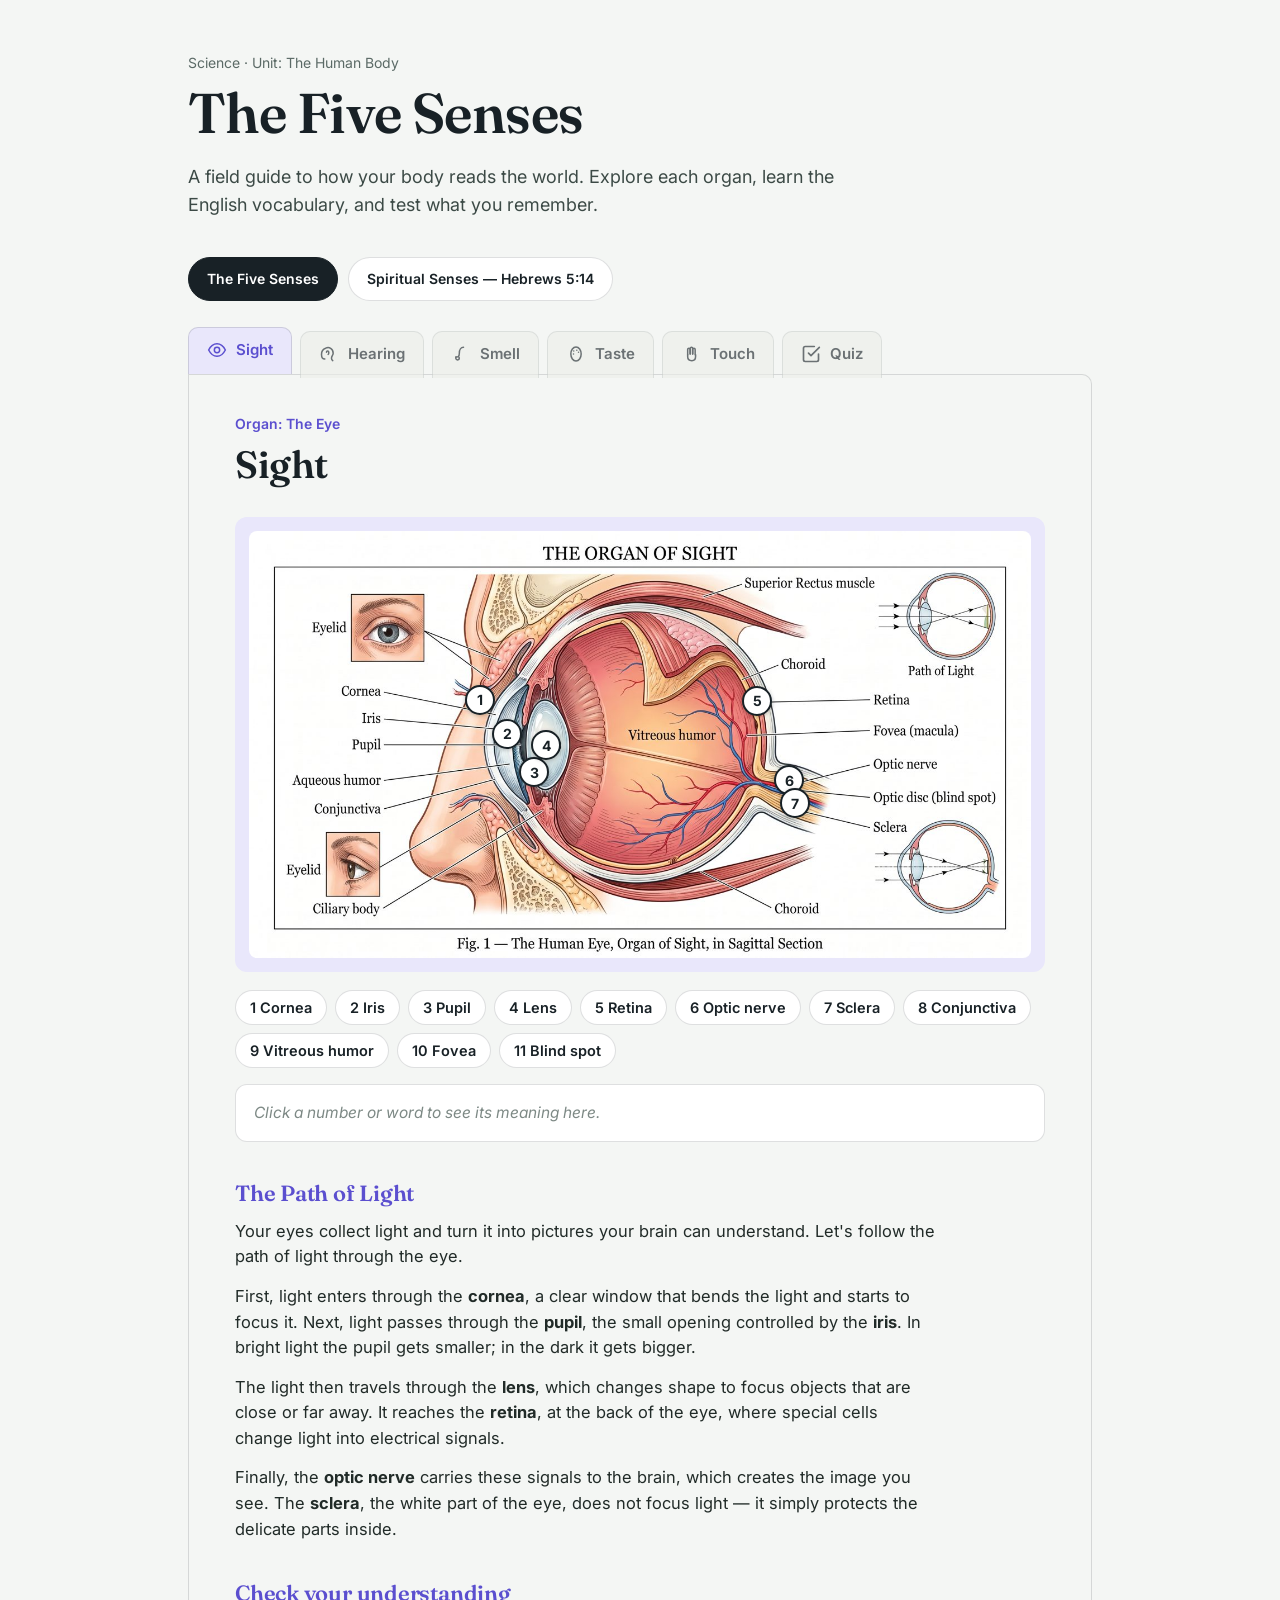
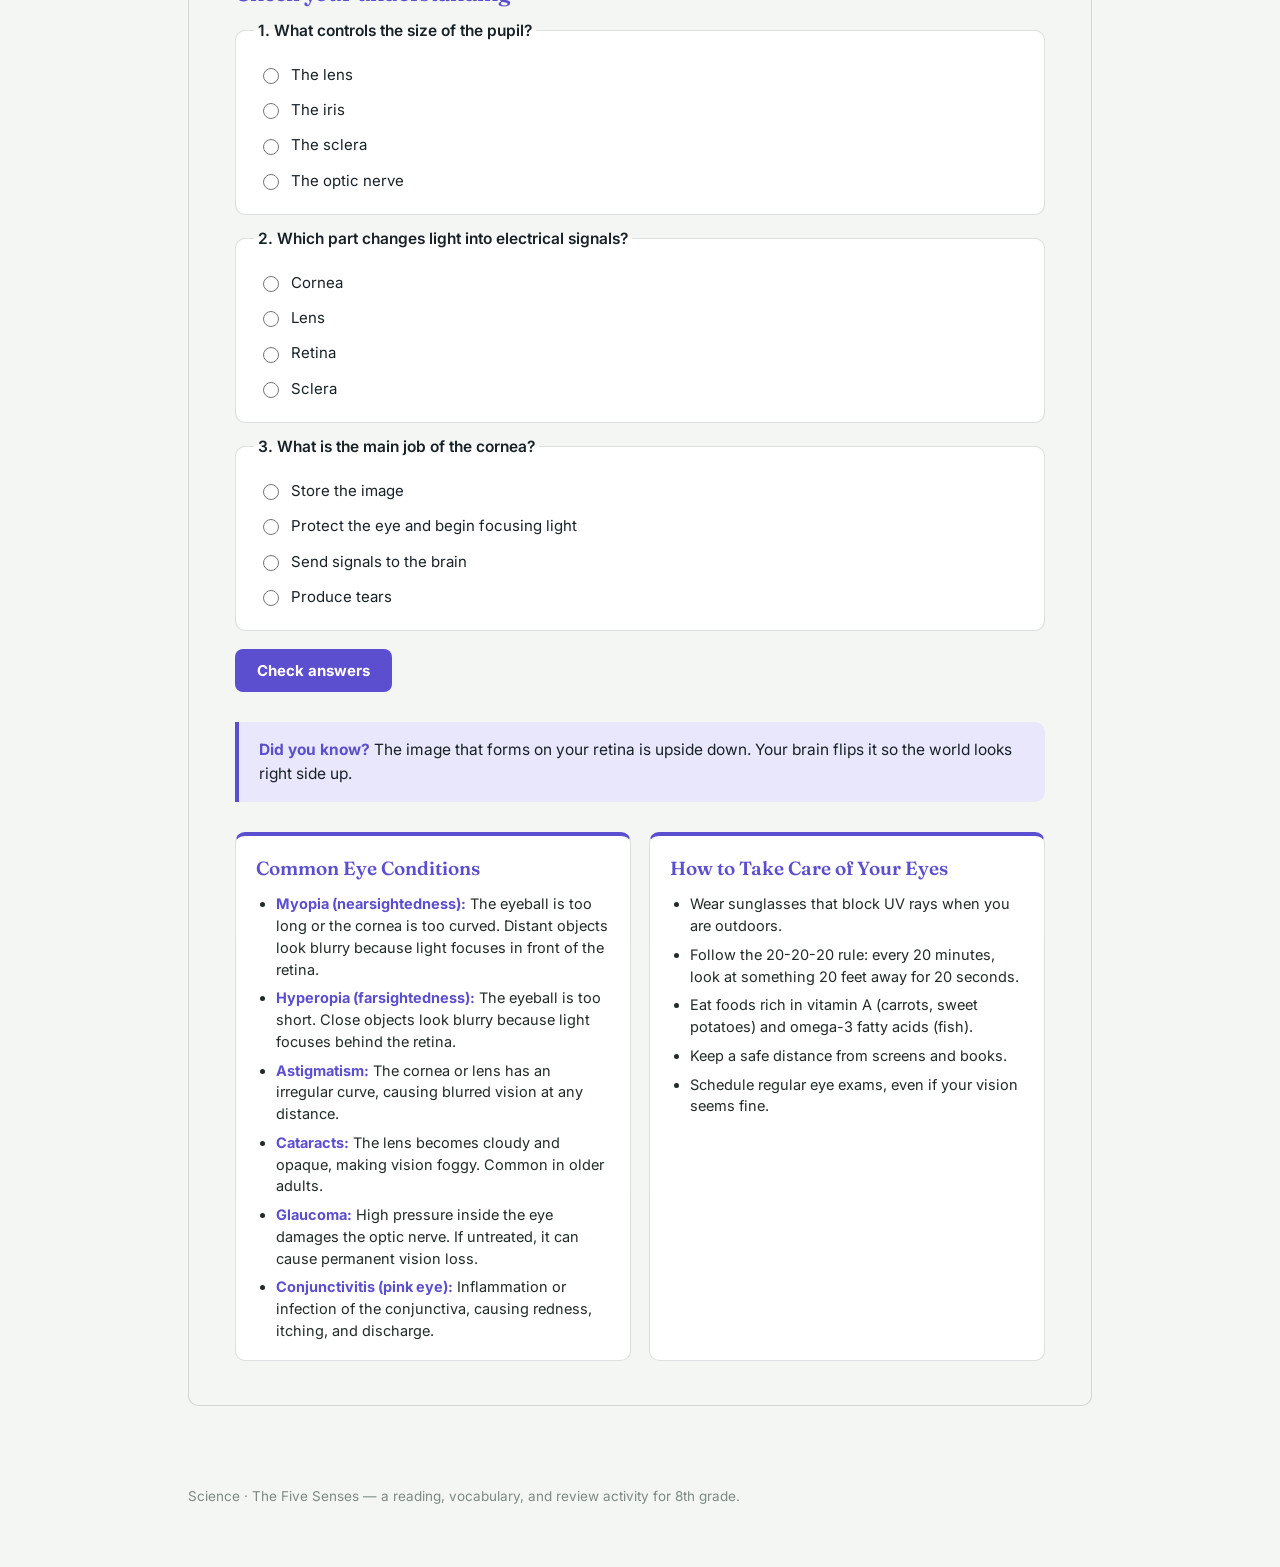
==== index.html @ 7118875b "Redesign part detail card and fix end-of-panel layout - Replace flex-row definition box with a block" ====
<!DOCTYPE html>
<html lang="en">
<head>
<meta charset="UTF-8">
<meta name="viewport" content="width=device-width, initial-scale=1.0">
<title>The Five Senses — A Field Guide</title>
<link rel="preconnect" href="https://fonts.googleapis.com">
<link href="https://fonts.googleapis.com/css2?family=Fraunces:ital,opsz,wght@0,9..144,400;0,9..144,600;0,9..144,700;1,9..144,500&family=Inter:wght@400;500;600;700&display=swap" rel="stylesheet">
<style>
  :root{
    --ink:#182126;
    --paper:#F4F6F4;
    --paper-2:#ECEFEA;
    --line: rgba(24,33,38,0.14);
    --sight:#5B4FCF;
    --sight-tint:#E9E7FB;
    --hearing:#D9822B;
    --hearing-tint:#FBEBD8;
    --smell:#2E9E63;
    --smell-tint:#E2F4E9;
    --taste:#D9436B;
    --taste-tint:#FBE3EA;
    --touch:#1E8F97;
    --touch-tint:#DFF1F2;
  }

  *{box-sizing:border-box;}
  html{scroll-behavior:smooth;}
  body{
    margin:0;
    background:var(--paper);
    color:var(--ink);
    font-family:'Inter', system-ui, sans-serif;
    line-height:1.55;
  }
  h1,h2,h3{
    font-family:'Fraunces', Georgia, serif;
    margin:0 0 0.4em 0;
    font-weight:600;
    letter-spacing:-0.01em;
  }

  .masthead{ max-width:960px; margin:0 auto; padding:52px 28px 20px; }
  .masthead .kicker{ font-size:14px; color:#5b6a66; margin-bottom:10px; }
  .masthead h1{ font-size:clamp(36px,6vw,56px); line-height:1.02; }
  .masthead p.lede{ max-width:60ch; font-size:18px; color:#3c4a46; margin-top:10px; }

  .tabbar{ max-width:960px; margin:26px auto 0; padding:0 28px; display:flex; gap:8px; flex-wrap:wrap; }
  .tab{
    font-family:'Inter',sans-serif; font-size:15px; font-weight:600; color:var(--ink);
    background:var(--paper-2); border:1px solid var(--line); border-bottom:none;
    padding:12px 18px 14px; border-radius:10px 10px 0 0; cursor:pointer;
    display:flex; align-items:center; gap:9px; opacity:0.62; transform:translateY(4px);
    transition:transform .16s ease, opacity .16s ease, background .16s ease;
  }
  .tab svg{width:20px;height:20px;flex:none;}
  .tab:hover{opacity:0.85;}
  .tab[aria-selected="true"]{ opacity:1; transform:translateY(0); background:var(--accent-tint, var(--paper)); border-color:var(--line); }
  .tab[data-target="sight"][aria-selected="true"]{ --accent-tint:var(--sight-tint); color:var(--sight); }
  .tab[data-target="hearing"][aria-selected="true"]{ --accent-tint:var(--hearing-tint); color:var(--hearing); }
  .tab[data-target="smell"][aria-selected="true"]{ --accent-tint:var(--smell-tint); color:var(--smell); }
  .tab[data-target="taste"][aria-selected="true"]{ --accent-tint:var(--taste-tint); color:var(--taste); }
  .tab[data-target="touch"][aria-selected="true"]{ --accent-tint:var(--touch-tint); color:var(--touch); }

  .panels{ max-width:960px; margin:0 auto 80px; padding:0 28px; }
  .panel{
    display:none; border:1px solid var(--line); border-radius:0 10px 10px 10px;
    padding:38px clamp(20px,4vw,46px) 44px; background:var(--paper); animation:fadein .35s ease;
  }
  .panel.active{display:block;}
  @keyframes fadein{ from{opacity:0; transform:translateY(6px);} to{opacity:1; transform:translateY(0);} }

  .panel[data-sense="sight"]{ --accent:var(--sight); --tint:var(--sight-tint); }
  .panel[data-sense="hearing"]{ --accent:var(--hearing); --tint:var(--hearing-tint); }
  .panel[data-sense="smell"]{ --accent:var(--smell); --tint:var(--smell-tint); }
  .panel[data-sense="taste"]{ --accent:var(--taste); --tint:var(--taste-tint); }
  .panel[data-sense="touch"]{ --accent:var(--touch); --tint:var(--touch-tint); }

  .organ-label{ font-size:14px; font-weight:600; color:var(--accent); margin-bottom:2px; }
  .panel h2{ font-size:clamp(28px,4vw,38px); color:var(--ink); }

  .diagram-wrap{ background:var(--tint); border-radius:12px; padding:14px; margin:22px 0 18px; }
  .img-frame{ position:relative; width:100%; border-radius:8px; overflow:hidden; line-height:0; background:#fff; }
  .img-frame img{ width:100%; height:auto; display:block; }

  .marker{
    position:absolute; width:30px; height:30px; margin-left:-15px; margin-top:-15px;
    border-radius:50%; background:#fff; border:2.5px solid var(--ink); cursor:pointer;
    display:flex; align-items:center; justify-content:center; padding:0;
    box-shadow:0 1px 4px rgba(0,0,0,0.25);
    transition:transform .15s ease, background .15s ease, border-color .15s ease;
  }
  .marker-num{ font-family:'Inter',sans-serif; font-weight:700; font-size:14px; color:var(--ink); pointer-events:none; }
  .marker:hover{ transform:scale(1.12); }
  .marker.active{ background:var(--accent); border-color:var(--accent); transform:scale(1.18); }
  .marker.active .marker-num{ color:#fff; }

  .chips{ display:flex; flex-wrap:wrap; gap:8px; margin:10px 0 16px; }
  .chip{
    font-family:'Inter',sans-serif; font-size:14.5px; font-weight:600; padding:8px 14px;
    border-radius:999px; border:1.5px solid var(--line); background:#fff; color:var(--ink);
    cursor:pointer; transition:all .15s ease;
  }
  .chip:hover{ border-color:var(--accent); }
  .chip.active{ background:var(--accent); border-color:var(--accent); color:#fff; }

  /* ---------- Part detail card (definition box) ---------- */
  .definition-box{
    background:#fff; border:1.5px solid var(--line); border-radius:12px;
    font-size:15.5px; overflow:hidden;
  }
  .definition-box .placeholder{ display:block; padding:16px 18px; color:#7d8985; font-style:italic; }
  .definition-box .def-word{ color:var(--accent); font-weight:700; margin-right:6px; }
  .definition-box .es{ color:#7d8985; font-size:14px; margin-left:6px;}

  /* header: number badge + part name + Spanish term + definition */
  .def-header{
    display:flex; flex-wrap:wrap; align-items:center; gap:6px 10px;
    padding:14px 18px; background:var(--tint); border-bottom:1.5px solid var(--line);
  }
  .def-num{
    flex:none; width:30px; height:30px; border-radius:50%;
    background:var(--accent); color:#fff; font-size:14px; font-weight:700;
    display:flex; align-items:center; justify-content:center;
  }
  .def-name{
    font-family:'Fraunces',Georgia,serif; font-size:21px; font-weight:600;
    color:var(--accent); line-height:1.15;
  }
  .def-es{
    font-size:13px; font-weight:600; color:#5b6a66; background:#fff;
    border:1px solid var(--line); border-radius:999px; padding:3px 10px;
  }
  .def-text{ flex-basis:100%; margin:2px 0 0; font-size:15px; line-height:1.5; color:#212b28; }

  /* body: function at full width, then a grid of condition/treatment/care cards */
  .def-section{ padding:16px 18px; }
  .def-func{ background:#fff; border-bottom:1.5px solid var(--line); }
  .def-func p{ font-size:15px; }
  .def-grid{
    display:grid; grid-template-columns:repeat(auto-fit,minmax(230px,1fr));
    gap:14px; padding:16px 18px; background:var(--paper-2);
  }
  .def-grid .def-section{
    background:#fff; border:1.5px solid var(--line); border-top-width:4px;
    border-radius:10px; padding:14px 16px;
  }
  .def-grid .def-dis{ border-top-color:#D9436B; background:#FDF3F6; }
  .def-grid .def-treat{ border-top-color:#5B4FCF; background:#F5F4FD; }
  .def-grid .def-care{ border-top-color:#2E9E63; background:#F1FAF4; }

  .definition-box .def-section h5{
    font-family:'Inter',sans-serif; font-size:13px; font-weight:700; text-transform:uppercase;
    letter-spacing:0.06em; margin:0 0 8px; display:flex; align-items:center; gap:6px;
  }
  .definition-box .def-section h5 .icon{ font-size:15px; }
  .definition-box .def-section ul{ margin:0; padding-left:18px; }
  .definition-box .def-section li{ margin-bottom:6px; font-size:14.5px; line-height:1.45; }
  .definition-box .def-section li:last-child{ margin-bottom:0; }
  .definition-box .def-section li strong{ color:var(--accent); }
  .definition-box .def-section p{ margin:0; font-size:14.5px; line-height:1.5; }
  .def-func h5{ color:var(--accent); }
  .def-dis h5{ color:#D9436B; }
  .def-treat h5{ color:#5B4FCF; }
  .def-care h5{ color:#2E9E63; }
  .def-grid .def-dis li strong{ color:#D9436B; }
  .def-grid .def-treat li strong{ color:#5B4FCF; }

  .reading{ margin-top:34px; }
  .reading h3{ font-size:22px; color:var(--accent); }
  .reading p{ font-size:16.5px; max-width:70ch; color:#212b28; margin:0 0 14px; }

  .quiz{ margin-top:34px; }
  .quiz h3{ font-size:22px; color:var(--accent); }
  .quizq{ border:1px solid var(--line); border-radius:10px; padding:14px 18px 16px; margin:0 0 12px; background:#fff; }
  .quizq legend{ font-weight:600; padding:0 4px; font-size:15.5px; }
  .quizq .opt{ display:flex; align-items:center; gap:9px; padding:6px 4px; font-size:15px; cursor:pointer; border-radius:7px; }
  .quizq .opt:hover{ background:var(--tint); }
  .quizq input{ accent-color:var(--accent); width:16px; height:16px; }
  .quizq.correct{ border-color:#2E9E63; background:#F1FAF4; }
  .quizq.incorrect{ border-color:#D9436B; background:#FDF1F4; }
  .quiz-btn{
    font-family:'Inter',sans-serif; font-weight:700; font-size:15px; color:#fff; background:var(--accent);
    border:none; padding:12px 22px; border-radius:8px; cursor:pointer; margin-top:6px;
  }
  .quiz-btn:hover{ filter:brightness(1.08); }
  .quiz-result{ margin-left:14px; font-weight:600; font-size:15px; }

  .funfact{
    margin-top:30px; background:var(--tint); border-left:4px solid var(--accent);
    border-radius:0 10px 10px 0; padding:16px 20px; font-size:15.5px;
  }
  .funfact strong{ color:var(--accent); }

  /* closing blocks: common conditions + care tips, side by side on wide screens */
  .end-grid{
    display:grid; grid-template-columns:repeat(auto-fit,minmax(280px,1fr));
    gap:18px; margin-top:30px;
  }
  .end-grid .conditions,
  .end-grid .care-tips{
    margin-top:0; background:#fff; border:1.5px solid var(--line);
    border-top:4px solid var(--accent); border-radius:10px; padding:18px 20px;
  }
  .end-grid h4{
    font-family:'Fraunces',Georgia,serif; font-size:19px; font-weight:600;
    color:var(--accent); margin:0 0 10px;
  }
  .end-grid ul{ margin:0; padding-left:20px; }
  .end-grid li{ font-size:14.5px; line-height:1.5; margin-bottom:7px; color:#212b28; }
  .end-grid li:last-child{ margin-bottom:0; }
  .end-grid li strong{ color:var(--accent); }

  .page-nav{ max-width:960px; margin:0 auto; padding:0 28px; display:flex; gap:10px; flex-wrap:wrap; }
  .page-nav a{
    font-family:'Inter',sans-serif; font-size:14px; font-weight:600; text-decoration:none;
    padding:10px 18px; border-radius:999px; border:1.5px solid var(--line); background:#fff; color:var(--ink);
    transition:all .15s ease;
  }
  .page-nav a:hover{ border-color:var(--gold); color:var(--gold); }
  .page-nav a.active{ background:var(--ink); color:#fff; border-color:var(--ink); }

  footer{ max-width:960px; margin:0 auto 60px; padding:0 28px; color:#7d8985; font-size:13.5px; }

  @media (max-width:600px){
    .panel{ padding:28px 18px 34px; }
    .tab{ padding:10px 13px 12px; font-size:14px; }
    .tab span.tab-text{ display:none; }
    .marker{ width:24px; height:24px; margin-left:-12px; margin-top:-12px; }
    .marker-num{ font-size:12px; }
    .def-grid{ grid-template-columns:1fr; padding:14px; gap:12px; }
    .def-header{ padding:12px 14px; }
    .def-name{ font-size:19px; }
    .def-section{ padding:14px; }
  }
</style>
</head>
<body>

<div class="masthead">
  <div class="kicker">Science · Unit: The Human Body</div>
  <h1>The Five Senses</h1>
  <p class="lede">A field guide to how your body reads the world. Explore each organ, learn the English vocabulary, and test what you remember.</p>
</div>

<div class="page-nav">
  <a href="index.html" class="active">The Five Senses</a>
  <a href="biblical_senses.html">Spiritual Senses — Hebrews 5:14</a>
</div>

<div class="tabbar" role="tablist">
  <button class="tab" data-target="sight" role="tab" aria-selected="true">
    <svg viewBox="0 0 24 24" fill="none"><path d="M2 12C4.5 7 8 4.5 12 4.5S19.5 7 22 12C19.5 17 16 19.5 12 19.5S4.5 17 2 12Z" stroke="currentColor" stroke-width="1.8"/><circle cx="12" cy="12" r="3.2" stroke="currentColor" stroke-width="1.8"/></svg>
    <span class="tab-text">Sight</span>
  </button>
  <button class="tab" data-target="hearing" role="tab" aria-selected="false">
    <svg viewBox="0 0 24 24" fill="none"><path d="M8 5C4.5 6 3 9.5 3 12.5C3 16 5 18 7 18M8 5C12 3 17 5.5 17 11C17 13.5 15 14.5 15 17C15 19 16.5 20 16.5 20" stroke="currentColor" stroke-width="1.8" stroke-linecap="round"/><path d="M9 10C9 8.5 10 8 11 8.5C12 9 12 12 11 12.5" stroke="currentColor" stroke-width="1.8" stroke-linecap="round"/></svg>
    <span class="tab-text">Hearing</span>
  </button>
  <button class="tab" data-target="smell" role="tab" aria-selected="false">
    <svg viewBox="0 0 24 24" fill="none"><path d="M15 4C12 4 10 7 10 11C10 15 8 16 6 15.5" stroke="currentColor" stroke-width="1.8" stroke-linecap="round"/><path d="M6 15.5C5 17.5 6.5 19.5 8.5 19C10 18.6 10.3 17 9.5 16" stroke="currentColor" stroke-width="1.8" stroke-linecap="round"/></svg>
    <span class="tab-text">Smell</span>
  </button>
  <button class="tab" data-target="taste" role="tab" aria-selected="false">
    <svg viewBox="0 0 24 24" fill="none"><ellipse cx="12" cy="12" rx="6.2" ry="8.5" stroke="currentColor" stroke-width="1.8"/><circle cx="9.3" cy="8.5" r="0.9" fill="currentColor"/><circle cx="13" cy="7.6" r="0.9" fill="currentColor"/><circle cx="15" cy="10" r="0.9" fill="currentColor"/><circle cx="9" cy="12" r="0.9" fill="currentColor"/></svg>
    <span class="tab-text">Taste</span>
  </button>
  <button class="tab" data-target="touch" role="tab" aria-selected="false">
    <svg viewBox="0 0 24 24" fill="none"><path d="M8 13V6.5C8 5.7 8.7 5 9.5 5C10.3 5 11 5.7 11 6.5V12" stroke="currentColor" stroke-width="1.8" stroke-linecap="round"/><path d="M11 12V5.5C11 4.7 11.7 4 12.5 4C13.3 4 14 4.7 14 5.5V12" stroke="currentColor" stroke-width="1.8" stroke-linecap="round"/><path d="M14 12V6.5C14 5.7 14.7 5 15.5 5C16.3 5 17 5.7 17 6.5V13" stroke="currentColor" stroke-width="1.8" stroke-linecap="round"/><path d="M8 13V15C8 18 10 20 13 20C16 20 17.5 18 17.5 15V13" stroke="currentColor" stroke-width="1.8" stroke-linecap="round"/></svg>
    <span class="tab-text">Touch</span>
  </button>
  <button class="tab" data-target="quiz" role="tab" aria-selected="false">
    <svg viewBox="0 0 24 24" fill="none"><path d="M9 11l3 3L22 4" stroke="currentColor" stroke-width="2" stroke-linecap="round" stroke-linejoin="round"/><path d="M21 12v7a2 2 0 01-2 2H5a2 2 0 01-2-2V5a2 2 0 012-2h11" stroke="currentColor" stroke-width="2" stroke-linecap="round" stroke-linejoin="round"/></svg>
    <span class="tab-text">Quiz</span>
  </button>
</div>

<div class="panels">

  <section class="panel active" data-sense="sight" id="panel-sight">
    <div class="organ-label">Organ: The Eye</div>
    <h2>Sight</h2>

    <div class="diagram-wrap">
      <div class="img-frame">
        <img src="[data-uri]" alt="Diagram of The Eye">
        <button class="marker" style="left:29.5%; top:39.5%;" data-part="sight-cornea" aria-label="Cornea"><span class="marker-num">1</span></button><button class="marker" style="left:33.0%; top:47.5%;" data-part="sight-iris" aria-label="Iris"><span class="marker-num">2</span></button><button class="marker" style="left:36.5%; top:56.5%;" data-part="sight-pupil" aria-label="Pupil"><span class="marker-num">3</span></button><button class="marker" style="left:38.0%; top:50.1%;" data-part="sight-lens" aria-label="Lens"><span class="marker-num">4</span></button><button class="marker" style="left:65.0%; top:39.7%;" data-part="sight-retina" aria-label="Retina"><span class="marker-num">5</span></button><button class="marker" style="left:69.1%; top:58.3%;" data-part="sight-optic" aria-label="Optic nerve"><span class="marker-num">6</span></button><button class="marker" style="left:69.8%; top:63.8%;" data-part="sight-sclera" aria-label="Sclera"><span class="marker-num">7</span></button>
      </div>
    </div>

    <div class="chips">
      <button class="chip" data-part="sight-cornea" data-def="<span class='def-word'>1 · Cornea</span> The clear, curved layer at the front of the eye. It protects the eye and helps focus light.<span class='es'>· córnea</span>" data-function="Refracts 65% of incoming light to begin focusing images onto the retina. Also acts as a protective barrier against dust, germs, and UV radiation." data-diseases="<li><strong>Keratoconus:</strong> The cornea thins and bulges into a cone shape, causing blurred and distorted vision. Common in teenagers and young adults.</li><li><strong>Corneal ulcer:</strong> An open sore on the cornea caused by infection (bacterial, fungal, or viral). Causes severe pain, redness, and light sensitivity.</li><li><strong>Fuchs' dystrophy:</strong> Gradual loss of endothelial cells on the inner cornea, causing swelling and cloudy vision. Usually inherited.</li>" data-treatments="<li><strong>Cross-linking (CXL):</strong> Uses UV light and vitamin B2 to strengthen corneal tissue and stop keratoconus from worsening.</li><li><strong>Amniotic membrane transplant (AMT):</strong> A thin membrane placed over the cornea to promote healing of ulcers.</li><li><strong>Corneal transplant:</strong> Replacing the damaged cornea with donor tissue. Success rates exceed 90%.</li>" data-care="<li>Wear UV-blocking sunglasses outdoors.</li><li>Avoid rubbing your eyes, especially if you have keratoconus.</li><li>Never wear contact lenses longer than recommended.</li><li>Use artificial tears if your eyes feel dry.</li>">1 Cornea</button><button class="chip" data-part="sight-iris" data-def="<span class='def-word'>2 · Iris</span> The colored part of the eye. It controls how much light enters through the pupil.<span class='es'>· iris</span>" data-function="Controls pupil size through two muscle groups: the dilator (opens pupil in dark) and sphincter (closes pupil in bright light). Its pigment determines eye color." data-diseases="<li><strong>Iritis:</strong> Inflammation of the iris causing eye pain, redness, and light sensitivity. Can be autoimmune or infectious.</li><li><strong>Aniridia:</strong> Complete or partial absence of the iris from birth. Causes light sensitivity and vision problems.</li><li><strong>Angle-closure glaucoma:</strong> The iris blocks drainage angle, causing sudden eye pressure increase. Emergency condition.</li>" data-treatments="<li><strong>Iritis:</strong> Treated with steroid eye drops to reduce inflammation and pupil-dilating drops to prevent scarring.</li><li><strong>Aniridia:</strong> Managed with tinted contact lenses or iris implants for cosmetic and light protection.</li><li><strong>Angle-closure:</strong> Emergency laser treatment (iridotomy) to create a small hole in the iris for fluid drainage.</li>" data-care="<li>Wear sunglasses if you are sensitive to bright light.</li><li>Report sudden eye pain or vision changes immediately.</li><li>Get regular eye exams to check eye pressure.</li>">2 Iris</button><button class="chip" data-part="sight-pupil" data-def="<span class='def-word'>3 · Pupil</span> The small black opening in the center of the iris. Light passes through it.<span class='es'>· pupila</span>" data-function="The black opening in the center of the iris. Dilates (gets bigger) in darkness to let in more light, constricts (gets smaller) in bright light to protect the retina." data-diseases="<li><strong>Abnormal pupil response:</strong> Can indicate neurological problems like optic nerve damage or brain injury.</li><li><strong>Adie's pupil:</strong> One pupil is permanently dilated and reacts slowly to light. Usually benign but requires evaluation.</li><li><strong>Horner's syndrome:</strong> A small pupil on one side accompanied by drooping eyelid and reduced sweating. Indicates nerve damage.</li>" data-treatments="<li><strong>Abnormal response:</strong> Treatment depends on the underlying cause -- may require neurological evaluation.</li><li><strong>Adie's pupil:</strong> Managed with special glasses (pinhole lenses) to reduce light sensitivity.</li><li><strong>Horner's syndrome:</strong> MRI or CT scans to find the cause; treatment targets the underlying condition.</li>" data-care="<li>Protect your eyes from bright light with sunglasses.</li><li>Any sudden change in pupil size or symmetry requires immediate medical attention.</li><li>During eye exams, pupils are dilated with drops to examine the retina.</li>">3 Pupil</button><button class="chip" data-part="sight-lens" data-def="<span class='def-word'>4 · Lens</span> A clear, flexible part behind the pupil. It focuses light onto the retina.<span class='es'>· cristalino</span>" data-function="A clear, flexible structure behind the iris that changes shape (accommodation) to focus light on the retina. Allows you to see both near and far objects clearly." data-diseases="<li><strong>Cataracts:</strong> The lens becomes cloudy and opaque, making vision foggy. The leading cause of blindness worldwide, mostly age-related.</li><li><strong>Presbyopia:</strong> Age-related loss of lens flexibility, making it hard to focus on close objects. Affects everyone over 40.</li><li><strong>Lens dislocation:</strong> The lens shifts out of position due to trauma or genetic conditions like Marfan syndrome.</li>" data-treatments="<li><strong>Cataracts:</strong> Phacoemulsification -- ultrasonic breakdown of the cloudy lens, replaced with an artificial intraocular lens (IOL). Recovery takes 1-2 weeks.</li><li><strong>Presbyopia:</strong> Corrected with reading glasses, bifocals, multifocal contact lenses, or refractive surgery.</li><li><strong>Lens dislocation:</strong> Surgical repositioning or removal of the displaced lens.</li>" data-care="<li>Wear sunglasses to slow UV-related lens yellowing.</li><li>Eat foods rich in vitamin C and antioxidants (citrus, berries, spinach).</li><li>Control blood sugar -- diabetes accelerates cataract formation.</li><li>Schedule regular eye exams after age 40.</li>">4 Lens</button><button class="chip" data-part="sight-retina" data-def="<span class='def-word'>5 · Retina</span> The layer at the back of the eye. It changes light into signals for the brain.<span class='es'>· retina</span>" data-function="The light-sensitive layer at the back of the eye containing rods (night vision, peripheral) and cones (color, detail). Converts light into electrical signals for the brain." data-diseases="<li><strong>Retinal detachment:</strong> The retina pulls away from its blood supply. Causes floaters, flashes, and vision loss. Surgical emergency.</li><li><strong>Diabetic retinopathy:</strong> Damaged blood vessels in the retina from uncontrolled diabetes. Leading cause of blindness in working-age adults.</li><li><strong>Macular degeneration:</strong> Deterioration of the central retina (macula). Causes loss of central vision. Leading cause of vision loss over 50.</li>" data-treatments="<li><strong>Retinal detachment:</strong> Pneumatic retinopexy (gas bubble injection), scleral buckle (silicone band), or vitrectomy surgery.</li><li><strong>Diabetic retinopathy:</strong> Anti-VEGF injections, laser photocoagulation, or vitrectomy in advanced cases.</li><li><strong>Macular degeneration:</strong> Anti-VEGF injections (monthly or as needed), AREDS2 vitamin supplements, and lifestyle changes.</li>" data-care="<li>Control diabetes and blood pressure to prevent diabetic retinopathy.</li><li>Wear UV-protective sunglasses.</li><li>Eat leafy greens and fish rich in omega-3 fatty acids.</li><li>Get a dilated eye exam every 1-2 years after age 50.</li><li>Seek immediate care for sudden floaters, flashes, or vision loss.</li>">5 Retina</button><button class="chip" data-part="sight-optic" data-def="<span class='def-word'>6 · Optic nerve</span> The nerve that carries visual signals from the retina to the brain.<span class='es'>· nervio óptico</span>" data-function="A bundle of over 1 million nerve fibers that carries electrical signals from the retina to the brain's visual cortex. The point where it exits the eye creates the blind spot." data-diseases="<li><strong>Optic neuritis:</strong> Inflammation of the optic nerve, often from multiple sclerosis. Causes painful vision loss that usually recovers.</li><li><strong>Glaucoma:</strong> High eye pressure damages optic nerve fibers, causing peripheral vision loss. Often painless until advanced.</li><li><strong>Optic nerve hypoplasia:</strong> Underdeveloped optic nerve from birth. Causes reduced vision that cannot be corrected.</li>" data-treatments="<li><strong>Optic neuritis:</strong> High-dose IV corticosteroids to speed recovery. Most patients recover vision within 2-3 months.</li><li><strong>Glaucoma:</strong> Prostaglandin eye drops to lower pressure, laser trabeculoplasty, or filtering surgery.</li><li><strong>Optic nerve hypoplasia:</strong> Vision therapy and educational support; no surgical cure exists.</li>" data-care="<li>Get regular eye pressure checks, especially if you have a family history of glaucoma.</li><li>Report any sudden loss of vision or pain with eye movement.</li><li>Maintain healthy blood pressure and avoid smoking.</li>">6 Optic nerve</button><button class="chip" data-part="sight-sclera" data-def="<span class='def-word'>7 · Sclera</span> The white, tough outer layer of the eye. It protects the eyeball.<span class='es'>· esclerótica</span>" data-function="The tough, white outer coat of the eye. Provides structural support and protection. Six extraocular muscles attach to it to control eye movement." data-diseases="<li><strong>Scleritis:</strong> Deep inflammation of the sclera causing severe eye pain and redness. Often linked to autoimmune diseases like rheumatoid arthritis.</li><li><strong>Episcleritis:</strong> Milder inflammation of tissue over the sclera. Causes redness but usually no pain or vision change.</li><li><strong>Scleral thinning:</strong> Age-related or disease-related thinning that can expose the blue uvea underneath (blue sclera).</li>" data-treatments="<li><strong>Scleritis:</strong> Oral NSAIDs or immunosuppressive drugs for severe cases. Steroid eye drops may help.</li><li><strong>Episcleritis:</strong> Usually resolves on its own. Artificial tears and mild anti-inflammatory drops for comfort.</li><li><strong>Scleral thinning:</strong> Monitored by an ophthalmologist. Scleral patch grafts may be needed in extreme cases.</li>" data-care="<li>Report any persistent redness or eye pain to your doctor.</li><li>Manage underlying autoimmune conditions with your rheumatologist.</li><li>Avoid trauma -- wear protective eyewear during sports.</li>">7 Sclera</button><button class="chip" data-part="sight-conjunctiva" data-def="<span class='def-word'>8 · Conjunctiva</span> A thin, transparent membrane covering the white of the eye and inner eyelids.<span class='es'>· conjuntiva</span>" data-function="A thin, transparent membrane covering the white of the eye and inner eyelids. Produces tears and mucus to lubricate the eye and trap dust and germs." data-diseases="<li><strong>Viral conjunctivitis (pink eye):</strong> Highly contagious infection causing red, watery eyes with discharge. Usually resolves in 7-14 days.</li><li><strong>Allergic conjunctivitis:</strong> Itchy, red, watery eyes from allergens like pollen or dust. Seasonal or year-round.</li><li><strong>Pterygium:</strong> A wedge-shaped growth of tissue extending onto the cornea. From UV exposure and dry, dusty environments.</li>" data-treatments="<li><strong>Viral conjunctivitis:</strong> No antibiotics needed -- cool compresses and artificial tears for comfort. Wash hands frequently to prevent spread.</li><li><strong>Allergic conjunctivitis:</strong> Antihistamine eye drops (ketotifen) or mast cell stabilizers.</li><li><strong>Pterygium:</strong> Surgical removal (pterygium excision) with conjunctival graft if it threatens vision.</li>" data-care="<li>Wear wraparound sunglasses to protect from UV and dust.</li><li>Replace eye makeup every 3 months to prevent bacterial contamination.</li><li>Never share towels or eye drops with someone who has pink eye.</li><li>Take breaks from screens to blink fully and maintain tear film.</li>">8 Conjunctiva</button><button class="chip" data-part="sight-vitreous" data-def="<span class='def-word'>9 · Vitreous humor</span> A clear, gel-like substance filling the space between the lens and retina.<span class='es'>· humor vítreo</span>" data-function="A clear, gel-like substance filling the space between the lens and retina. Maintains the eye's round shape and allows light to pass through to the retina." data-diseases="<li><strong>Floaters:</strong> Small clumps in the vitreous that cast shadows on the retina. Common with age. Usually harmless but sudden increase needs urgent exam.</li><li><strong>Posterior vitreous detachment (PVD):</strong> The vitreous pulls away from the retina with aging. Causes floaters and flashes. Usually harmless but can cause retinal tears.</li><li><strong>Vitreous hemorrhage:</strong> Bleeding into the vitreous from damaged retinal blood vessels (diabetes, trauma). Causes sudden vision loss.</li>" data-treatments="<li><strong>Floaters:</strong> Usually harmless -- the brain adapts and learns to ignore them. Monitor for changes.</li><li><strong>PVD:</strong> Requires urgent eye exam to rule out retinal tears. Most cases resolve safely on their own.</li><li><strong>Vitreous hemorrhage:</strong> Laser photocoagulation or vitrectomy surgery to remove blood and treat the underlying cause.</li>" data-care="<li>Seek immediate care for sudden new floaters, flashing lights, or a curtain-like shadow over vision.</li><li>Control diabetes to prevent vitreous hemorrhage.</li><li>Annual dilated eye exams after age 50 are essential.</li>">9 Vitreous humor</button><button class="chip" data-part="sight-fovea" data-def="<span class='def-word'>10 · Fovea</span> A tiny pit in the center of the macula containing the highest concentration of cone cells.<span class='es'>· fóvea</span>" data-function="A tiny pit in the center of the macula containing the highest concentration of cone cells. Responsible for sharp, detailed central vision needed for reading, driving, and recognizing faces." data-diseases="<li><strong>Macular hole:</strong> A small break in the fovea causing blurry or distorted central vision. More common in women over 60.</li><li><strong>Macular edema:</strong> Swelling in the macula from leaking blood vessels. Causes distorted central vision. Complication of diabetes or eye surgery.</li><li><strong>Central serous chorioretinopathy:</strong> Fluid builds up under the fovea, causing blurred or distorted vision. Common in stressed middle-aged men.</li>" data-treatments="<li><strong>Macular hole:</strong> Vitrectomy surgery with gas bubble placement. Face-down positioning for 1-2 weeks. 95% success rate.</li><li><strong>Macular edema:</strong> Anti-VEGF injections or corticosteroid implants (Ozurdex, Iluvien).</li><li><strong>Central serous chorioretinopathy:</strong> Often resolves on its own. Laser or photodynamic therapy in persistent cases.</li>" data-care="<li>Monitor vision daily with an Amsler grid (check for distortion).</li><li>Eat foods rich in lutein and zeaxanthin (eggs, corn, kale).</li><li>Protect eyes from UV light.</li><li>Report any distortion or blurring of central vision immediately.</li>">10 Fovea</button><button class="chip" data-part="sight-blindspot" data-def="<span class='def-word'>11 · Blind spot</span> The point on the retina where the optic nerve exits the eye.<span class='es'>· punto ciego</span>" data-function="The point on the retina where the optic nerve exits the eye. No photoreceptor cells are present here, so no light can be detected. Your brain fills in the missing information." data-diseases="<li><strong>Papilledema:</strong> Swelling of the optic disc (blind spot area) from increased intracurebral pressure. A medical emergency.</li><li><strong>Optic disc drusen:</strong> Calcified deposits in the optic nerve head that can enlarge the blind spot. Usually benign.</li><li><strong>Glaucomatous cupping:</strong> Enlargement of the blind spot from optic nerve damage in glaucoma.</li>" data-treatments="<li><strong>Papilledema:</strong> Urgent neurological workup -- MRI/CT scan and lumbar puncture to find and treat the cause.</li><li><strong>Optic disc drusen:</strong> Monitored with visual field tests and OCT scans. No treatment usually needed.</li><li><strong>Glaucomatous cupping:</strong> Managed with pressure-lowering eye drops, laser, or surgery to prevent further nerve damage.</li>" data-care="<li>Regular eye exams can detect optic disc changes early.</li><li>Report persistent headaches, especially with vision changes.</li><li>Know that everyone has a blind spot -- it is normal.</li>">11 Blind spot</button>
    </div>
    <div class="definition-box" id="defbox-sight"><span class="placeholder">Click a number or word to see its meaning here.</span></div>

    <div class="reading">
      <h3>The Path of Light</h3>
      <p>Your eyes collect light and turn it into pictures your brain can understand. Let's follow the path of light through the eye.</p>
      <p>First, light enters through the <strong>cornea</strong>, a clear window that bends the light and starts to focus it. Next, light passes through the <strong>pupil</strong>, the small opening controlled by the <strong>iris</strong>. In bright light the pupil gets smaller; in the dark it gets bigger.</p>
      <p>The light then travels through the <strong>lens</strong>, which changes shape to focus objects that are close or far away. It reaches the <strong>retina</strong>, at the back of the eye, where special cells change light into electrical signals.</p>
      <p>Finally, the <strong>optic nerve</strong> carries these signals to the brain, which creates the image you see. The <strong>sclera</strong>, the white part of the eye, does not focus light — it simply protects the delicate parts inside.</p>
    </div>

    <div class="quiz" data-quiz="sight">
      <h3>Check your understanding</h3>
      <fieldset class="quizq" data-correct="b">
        <legend>1. What controls the size of the pupil?</legend>
        <label class="opt"><input type="radio" name="sight-q1" value="a"> The lens</label>
        <label class="opt"><input type="radio" name="sight-q1" value="b"> The iris</label>
        <label class="opt"><input type="radio" name="sight-q1" value="c"> The sclera</label>
        <label class="opt"><input type="radio" name="sight-q1" value="d"> The optic nerve</label>
      </fieldset>
      <fieldset class="quizq" data-correct="c">
        <legend>2. Which part changes light into electrical signals?</legend>
        <label class="opt"><input type="radio" name="sight-q2" value="a"> Cornea</label>
        <label class="opt"><input type="radio" name="sight-q2" value="b"> Lens</label>
        <label class="opt"><input type="radio" name="sight-q2" value="c"> Retina</label>
        <label class="opt"><input type="radio" name="sight-q2" value="d"> Sclera</label>
      </fieldset>
      <fieldset class="quizq" data-correct="b">
        <legend>3. What is the main job of the cornea?</legend>
        <label class="opt"><input type="radio" name="sight-q3" value="a"> Store the image</label>
        <label class="opt"><input type="radio" name="sight-q3" value="b"> Protect the eye and begin focusing light</label>
        <label class="opt"><input type="radio" name="sight-q3" value="c"> Send signals to the brain</label>
        <label class="opt"><input type="radio" name="sight-q3" value="d"> Produce tears</label>
      </fieldset>
      <button class="quiz-btn" type="button" data-check="sight">Check answers</button>
      <span class="quiz-result" data-result="sight"></span>
    </div>

    <div class="funfact"><strong>Did you know?</strong> The image that forms on your retina is upside down. Your brain flips it so the world looks right side up.</div>

    <div class="end-grid">
    <div class="conditions">
      <h4>Common Eye Conditions</h4>
      <ul>
        <li><strong>Myopia (nearsightedness):</strong> The eyeball is too long or the cornea is too curved. Distant objects look blurry because light focuses in front of the retina.</li>
        <li><strong>Hyperopia (farsightedness):</strong> The eyeball is too short. Close objects look blurry because light focuses behind the retina.</li>
        <li><strong>Astigmatism:</strong> The cornea or lens has an irregular curve, causing blurred vision at any distance.</li>
        <li><strong>Cataracts:</strong> The lens becomes cloudy and opaque, making vision foggy. Common in older adults.</li>
        <li><strong>Glaucoma:</strong> High pressure inside the eye damages the optic nerve. If untreated, it can cause permanent vision loss.</li>
        <li><strong>Conjunctivitis (pink eye):</strong> Inflammation or infection of the conjunctiva, causing redness, itching, and discharge.</li>
      </ul>
    </div>

    <div class="care-tips">
      <h4>How to Take Care of Your Eyes</h4>
      <ul>
        <li>Wear sunglasses that block UV rays when you are outdoors.</li>
        <li>Follow the 20-20-20 rule: every 20 minutes, look at something 20 feet away for 20 seconds.</li>
        <li>Eat foods rich in vitamin A (carrots, sweet potatoes) and omega-3 fatty acids (fish).</li>
        <li>Keep a safe distance from screens and books.</li>
        <li>Schedule regular eye exams, even if your vision seems fine.</li>
      </ul>
    </div>
    </div>
  </section>

  <section class="panel" data-sense="hearing" id="panel-hearing">
    <div class="organ-label">Organ: The Ear</div>
    <h2>Hearing</h2>

    <div class="diagram-wrap">
      <div class="img-frame">
        <img src="[data-uri]" alt="Diagram of The Ear">
        <button class="marker" style="left:10.9%; top:32.7%;" data-part="hearing-pinna" aria-label="Pinna"><span class="marker-num">1</span></button><button class="marker" style="left:30.2%; top:57.0%;" data-part="hearing-canal" aria-label="Ear canal"><span class="marker-num">2</span></button><button class="marker" style="left:50.6%; top:52.1%;" data-part="hearing-eardrum" aria-label="Eardrum"><span class="marker-num">3</span></button><button class="marker" style="left:51.3%; top:40.4%;" data-part="hearing-ossicles" aria-label="Ossicles"><span class="marker-num">4</span></button><button class="marker" style="left:74.4%; top:51.9%;" data-part="hearing-cochlea" aria-label="Cochlea"><span class="marker-num">5</span></button><button class="marker" style="left:79.5%; top:38.2%;" data-part="hearing-nerve" aria-label="Auditory nerve"><span class="marker-num">6</span></button>
      </div>
    </div>

    <div class="chips">
      <button class="chip" data-part="hearing-pinna" data-def="<span class='def-word'>1 · Pinna</span> The visible part of the ear. It collects sound waves and directs them inward.<span class='es'>· pabellón auricular</span>" data-function="The visible part of the outer ear. Made of cartilage covered by skin. Its funnel shape collects sound waves and channels them into the ear canal. Also helps determine the direction of sound." data-diseases="<li><strong>Cauliflower ear:</strong> Blood clot (hematoma) from trauma that deforms the ear cartilage. Common in wrestlers and rugby players.</li><li><strong>Ear infections (otitis externa):</strong> Infection of the pinna skin from swimming or inserting objects.</li><li><strong>Ear deformities:</strong> Congenital differences in pinna shape like prominent ears or microtia (underdeveloped ear).</li>" data-treatments="<li><strong>Aural hematoma:</strong> Needle drainage and compression dressing within 24 hours. If untreated, surgical removal of scar tissue may be needed.</li><li><strong>Congenital deformities:</strong> Otoplasty surgery (ear pinning) for protruding ears. Reconstruction with rib cartilage for microtia.</li><li><strong>Skin cancer:</strong> Surgical excision, Mohs surgery, or radiation therapy.</li>" data-care="<li>Wear a helmet during contact sports to prevent cauliflower ear.</li><li>Apply sunscreen to ears when outdoors.</li><li>Protect ears from extreme cold to prevent frostbite.</li><li>Never pierce ears with unsterilized equipment.</li>">1 Pinna</button><button class="chip" data-part="hearing-canal" data-def="<span class='def-word'>2 · Ear canal</span> A tube that carries sound waves from the pinna to the eardrum.<span class='es'>· conducto auditivo</span>" data-function="A tube about 2.5 cm long that carries sound from the pinna to the eardrum. Produces cerumen (earwax) that traps dust and protects the ear from infection." data-diseases="<li><strong>Cerumen impaction:</strong> Excess earwax blocking the canal, causing hearing loss and discomfort. Affects 1 in 20 adults.</li><li><strong>Swimmer's ear (otitis externa):</strong> Infection of the ear canal from water retention. Causes pain, swelling, and discharge.</li><li><strong>Canal stenosis:</strong> Narrowing of the ear canal from chronic inflammation or trauma.</li>" data-treatments="<li><strong>Cerumen impaction:</strong> Wax softening drops (carbamide peroxide), irrigation with warm water, or manual removal with curette by a professional.</li><li><strong>Swimmer's ear:</strong> Antibiotic ear drops (ciprofloxacin, polymyxin B) for 7-14 days. Keep ears dry during treatment.</li><li><strong>Canal stenosis:</strong> Surgical widening (canaloplasty) in severe cases.</li>" data-care="<li>Never insert cotton swabs, fingers, or objects into the ear canal -- they push wax deeper.</li><li>Use ear drops after swimming to keep the canal dry.</li><li>Leave earwax alone -- it is the ear's natural cleaning system.</li><li>If you feel hearing loss, see a doctor rather than self-treating.</li>">2 Ear canal</button><button class="chip" data-part="hearing-eardrum" data-def="<span class='def-word'>3 · Eardrum</span> A thin, tight membrane that vibrates when sound waves hit it.<span class='es'>· tímpano</span>" data-function="A thin, cone-shaped membrane that vibrates when sound waves strike it. These vibrations are passed to the ossicles. Also protects the middle ear from water, bacteria, and foreign objects." data-diseases="<li><strong>Perforated eardrum:</strong> A hole or tear in the eardrum from infection, loud noise, or trauma. Causes pain, hearing loss, and sometimes drainage.</li><li><strong>Otitis media:</strong> Middle ear infection behind the eardrum. Causes pain, fever, and fluid buildup. Most common in children.</li><li><strong>Tympanosclerosis:</strong> Scarring and calcification of the eardrum from chronic infections. Can stiffen the membrane and reduce hearing.</li>" data-treatments="<li><strong>Perforated eardrum:</strong> Most heal on their own in 2-3 months. Tympanoplasty (surgical patch) for large or persistent holes.</li><li><strong>Otitis media:</strong> Antibiotics (amoxicillin) for bacterial infections. Tubes (myringotomy) for recurrent cases in children.</li><li><strong>Tympanosclerosis:</strong> Monitored if minor. Tympanoplasty if hearing is affected.</li>" data-care="<li>Never put objects in your ear -- even cotton swabs can cause perforation.</li><li>Treat ear infections promptly to prevent eardrum damage.</li><li>Blow your nose gently (one nostril at a time) to avoid pressure damage.</li><li>Use ear protection during air travel when sick to prevent barotrauma.</li>">3 Eardrum</button><button class="chip" data-part="hearing-ossicles" data-def="<span class='def-word'>4 · Ossicles</span> Three tiny bones that amplify (strengthen) the vibrations from the eardrum.<span class='es'>· huesecillos</span>" data-function="Three tiny bones in the middle ear: hammer (malleus), anvil (incus), and stirrup (stapes). They amplify vibrations from the eardrum and transmit them to the cochlea. The stirrup is the smallest bone in the body." data-diseases="<li><strong>Otosclerosis:</strong> Abnormal bone growth that fixes the stapes in place, causing progressive conductive hearing loss. More common in women.</li><li><strong>Ossicular chain disruption:</strong> Trauma that separates the ossicle chain, causing sudden hearing loss.</li><li><strong>Cholesteatoma:</strong> Abnormal skin growth in the middle ear that can erode the ossicles and cause hearing loss.</li>" data-treatments="<li><strong>Otosclerosis:</strong> Stapedectomy or stapedotomy -- replacing the fixed stapes with a tiny prosthesis. Success rate over 90%.</li><li><strong>Ossicular chain disruption:</strong> Ossiculoplasty -- reconstructing the ossicle chain with prosthetic implants.</li><li><strong>Cholesteatoma:</strong> Surgical removal (canal wall up or down mastoidectomy) to prevent bone erosion.</li>" data-care="<li>Seek medical attention for persistent hearing loss or ear drainage.</li><li>Treat ear infections to prevent ossicle damage.</li><li>During air travel, swallow frequently or use decongestants to equalize pressure.</li>">4 Ossicles</button><button class="chip" data-part="hearing-cochlea" data-def="<span class='def-word'>5 · Cochlea</span> A spiral-shaped organ filled with liquid. It changes vibrations into electrical signals.<span class='es'>· cóclea</span>" data-function="A snail-shaped, fluid-filled organ in the inner ear. Contains thousands of tiny hair cells that convert sound vibrations into electrical signals sent to the brain via the auditory nerve." data-diseases="<li><strong>Presbycusis:</strong> Age-related hearing loss from gradual hair cell death. Affects high frequencies first. Affects 1 in 3 people over 65.</li><li><strong>Noise-induced hearing loss:</strong> Permanent damage to hair cells from loud sounds. Most common preventable cause of hearing loss.</li><li><strong>Ménière's disease:</strong> Excess fluid in the cochlea causing episodes of vertigo, tinnitus, and fluctuating hearing loss.</li>" data-treatments="<li><strong>Presbycusis:</strong> Hearing aids with digital noise reduction. Cochlear implants for severe-to-profound loss.</li><li><strong>Noise-induced hearing loss:</strong> Prevention is key. Hearing aids for existing damage. No treatment can restore lost hair cells yet.</li><li><strong>Ménière's disease:</strong> Low-salt diet, diuretics, intratympanic gentamicin injections, or vestibular nerve section for severe cases.</li>" data-care="<li>Keep headphone volume below 60% and limit use to 60 minutes at a time.</li><li>Wear earplugs at concerts and in noisy environments.</li><li>Avoid sudden exposure to very loud sounds.</li><li>Get a baseline hearing test at age 40, then every 3-5 years.</li>">5 Cochlea</button><button class="chip" data-part="hearing-nerve" data-def="<span class='def-word'>6 · Auditory nerve</span> The nerve that carries sound signals from the cochlea to the brain.<span class='es'>· nervio auditivo</span>" data-function="The cranial nerve (VIII) that carries electrical signals from the cochlea to the brain's auditory cortex. Also carries balance information from the vestibular system." data-diseases="<li><strong>Vestibular schwannoma (acoustic neuroma):</strong> Benign tumor on the auditory nerve. Causes gradual hearing loss and balance problems on one side.</li><li><strong>Auditory neuropathy spectrum disorder (ANSD):</strong> Sound enters the ear normally but is not transmitted properly to the brain. Causes variable hearing loss.</li><li><strong>Acoustic trauma:</strong> Sudden damage from an extremely loud sound (explosion, gunshot). Can cause immediate hearing loss and tinnitus.</li>" data-treatments="<li><strong>Vestibular schwannoma:</strong> Observation for small tumors, stereotactic radiosurgery (Gamma Knife), or microsurgical removal for larger ones.</li><li><strong>ANSD:</strong> Hearing aids for mild cases, cochlear implants for severe cases. Auditory training therapy.</li><li><strong>Acoustic trauma:</strong> High-dose corticosteroids within 2 weeks of injury may restore some hearing.</li>" data-care="<li>Report sudden hearing loss or one-sided tinnitus immediately -- time-sensitive treatment.</li><li>Use hearing protection around heavy machinery or firearms.</li><li>Keep regular audiometric checkups.</li>">6 Auditory nerve</button><button class="chip" data-part="hearing-semicircular" data-def="<span class='def-word'>7 · Semicircular canals</span> Three fluid-filled loops in the inner ear that detect rotational head movements.<span class='es'>· canales semicirculares</span>" data-function="Three fluid-filled loops in the inner ear arranged at right angles to each other. Detect rotational head movements and send signals to the brain to maintain balance and coordinate eye movements." data-diseases="<li><strong>BPPV (benign paroxysmal positional vertigo):</strong> Tiny calcium crystals break loose and enter the canals, causing brief episodes of intense vertigo with head movements.</li><li><strong>Labyrinthitis:</strong> Inflammation of the inner ear (including semicircular canals) from infection. Causes vertigo, nausea, and hearing loss.</li><li><strong>Vestibular hypofunction:</strong> Reduced function of the vestibular system from aging, infection, or medication. Causes chronic imbalance.</li>" data-treatments="<li><strong>BPPV:</strong> Epley maneuver -- a series of head movements to reposition crystals out of the canals. Curable in 80% of cases with one treatment.</li><li><strong>Labyrinthitis:</strong> Vestibular rehabilitation therapy (VRT), antihistamines for vertigo, and steroids in early stages.</li><li><strong>Vestibular hypofunction:</strong> VRT exercises to retrain the brain to use remaining balance signals. Takes 6-12 weeks.</li>" data-care="<li>Move slowly when getting up from bed or a chair if you have BPPV.</li><li>Stay hydrated -- dehydration worsens dizziness.</li><li>Avoid sudden head movements during vertigo episodes.</li><li>Complete VRT exercises as prescribed for best recovery.</li>">7 Semicircular canals</button><button class="chip" data-part="hearing-eustachian" data-def="<span class='def-word'>8 · Eustachian tube</span> A narrow tube connecting the middle ear to the back of the nose.<span class='es'>· trompa de Eustaquio</span>" data-function="A narrow tube connecting the middle ear to the back of the nose (nasopharynx). Equalizes air pressure on both sides of the eardrum. Opens when you swallow, yawn, or chew." data-diseases="<li><strong>Eustachian tube dysfunction:</strong> The tube fails to open properly, causing muffled hearing, popping, and a feeling of fullness in the ear. Common with colds and allergies.</li><li><strong>Otitis media with effusion (OME):</strong> Fluid accumulates in the middle ear because the Eustachian tube is blocked. Common in children.</li><li><strong>Patulous Eustachian tube:</strong> The tube stays open too much, causing autophony (hearing your own voice and breathing loudly in your ear).</li>" data-treatments="<li><strong>Eustachian tube dysfunction:</strong> Nasal steroids (fluticasone), decongestants, and autoinsufflation (Valsalva maneuver). Balloon tuboplasty for chronic cases.</li><li><strong>OME:</strong> Watchful waiting in children -- most resolve in 3 months. Ear tubes (myringotomy) if persistent.</li><li><strong>Patulous tube:</strong> Weight gain if underweight, estrogen nasal drops, or surgical narrowing of the tube.</li>" data-care="<li>Swallow, chew gum, or yawn during altitude changes to equalize pressure.</li><li>Treat nasal congestion promptly -- it blocks the Eustachian tube.</li><li>Never fly with an active ear infection.</li><li>Use nasal saline spray to keep the tube clear.</li>">8 Eustachian tube</button>
    </div>
    <div class="definition-box" id="defbox-hearing"><span class="placeholder">Click a number or word to see its meaning here.</span></div>

    <div class="reading">
      <h3>The Path of Sound</h3>
      <p>Every sound starts as a vibration in the air called a sound wave. Your ear collects these waves and turns them into information your brain can understand.</p>
      <p>First, the <strong>pinna</strong> collects sound waves and sends them into the <strong>ear canal</strong>. The waves travel to the <strong>eardrum</strong>, a thin membrane, and make it vibrate.</p>
      <p>These vibrations move three tiny bones called the <strong>ossicles</strong>. They amplify the vibrations and pass them to the <strong>cochlea</strong>, a spiral organ filled with liquid, where tiny hair cells turn the vibrations into electrical signals.</p>
      <p>Finally, the <strong>auditory nerve</strong> carries these signals to the brain, which interprets them as sound — music, voices, or noise.</p>
    </div>

    <div class="quiz" data-quiz="hearing">
      <h3>Check your understanding</h3>
      <fieldset class="quizq" data-correct="b">
        <legend>1. What happens to the eardrum when sound waves arrive?</legend>
        <label class="opt"><input type="radio" name="hearing-q1" value="a"> It produces liquid</label>
        <label class="opt"><input type="radio" name="hearing-q1" value="b"> It vibrates</label>
        <label class="opt"><input type="radio" name="hearing-q1" value="c"> It changes color</label>
        <label class="opt"><input type="radio" name="hearing-q1" value="d"> It stops the sound</label>
      </fieldset>
      <fieldset class="quizq" data-correct="a">
        <legend>2. What is the job of the ossicles?</legend>
        <label class="opt"><input type="radio" name="hearing-q2" value="a"> Amplify vibrations</label>
        <label class="opt"><input type="radio" name="hearing-q2" value="b"> Produce saliva</label>
        <label class="opt"><input type="radio" name="hearing-q2" value="c"> Detect light</label>
        <label class="opt"><input type="radio" name="hearing-q2" value="d"> Store memories</label>
      </fieldset>
      <fieldset class="quizq" data-correct="c">
        <legend>3. Which part changes vibrations into electrical signals?</legend>
        <label class="opt"><input type="radio" name="hearing-q3" value="a"> Pinna</label>
        <label class="opt"><input type="radio" name="hearing-q3" value="b"> Ear canal</label>
        <label class="opt"><input type="radio" name="hearing-q3" value="c"> Cochlea</label>
        <label class="opt"><input type="radio" name="hearing-q3" value="d"> Eardrum</label>
      </fieldset>
      <button class="quiz-btn" type="button" data-check="hearing">Check answers</button>
      <span class="quiz-result" data-result="hearing"></span>
    </div>

    <div class="funfact"><strong>Did you know?</strong> The stirrup, one of the ossicles, is the smallest bone in your whole body — smaller than a grain of rice.</div>

    <div class="end-grid">
    <div class="conditions">
      <h4>Common Ear Conditions</h4>
      <ul>
        <li><strong>Tinnitus:</strong> A constant ringing, buzzing, or hissing sound in the ears with no external source. Often caused by loud noise exposure.</li>
        <li><strong>Presbycusis:</strong> Age-related hearing loss that gradually reduces the ability to hear high-pitched sounds.</li>
        <li><strong>Otitis media:</strong> An infection of the middle ear, common in children, that causes pain and fluid buildup behind the eardrum.</li>
        <li><strong>Ménière's disease:</strong> A disorder of the inner ear that causes vertigo (spinning sensation), tinnitus, and hearing loss.</li>
        <li><strong>Noise-induced hearing loss:</strong> Damage to the hair cells in the cochlea caused by prolonged exposure to loud sounds. It is permanent and cannot be reversed.</li>
      </ul>
    </div>

    <div class="care-tips">
      <h4>How to Take Care of Your Ears</h4>
      <ul>
        <li>Keep volume below 60% when using headphones or earbuds.</li>
        <li>Wear earplugs in loud environments (concerts, construction sites).</li>
        <li>Keep ears dry after swimming to prevent infections.</li>
        <li>Never insert cotton swabs or sharp objects into the ear canal.</li>
        <li>Get your hearing checked regularly, especially if you work around loud noise.</li>
      </ul>
    </div>
    </div>
  </section>

  <section class="panel" data-sense="smell" id="panel-smell">
    <div class="organ-label">Organ: The Nose</div>
    <h2>Smell</h2>

    <div class="diagram-wrap">
      <div class="img-frame">
        <img src="[data-uri]" alt="Diagram of The Nose">
        <button class="marker" style="left:19.7%; top:69.1%;" data-part="smell-nostril" aria-label="Nostril"><span class="marker-num">1</span></button><button class="marker" style="left:32.8%; top:46.7%;" data-part="smell-cavity" aria-label="Nasal cavity"><span class="marker-num">2</span></button><button class="marker" style="left:59.0%; top:48.5%;" data-part="smell-receptors" aria-label="Olfactory receptors"><span class="marker-num">3</span></button><button class="marker" style="left:62.5%; top:30.5%;" data-part="smell-bulb" aria-label="Olfactory bulb"><span class="marker-num">4</span></button><button class="marker" style="left:53.5%; top:40.0%;" data-part="smell-nerve" aria-label="Olfactory nerve"><span class="marker-num">5</span></button>
      </div>
    </div>

    <div class="chips">
      <button class="chip" data-part="smell-nostril" data-def="<span class='def-word'>1 · Nostril</span> One of the two openings where air and smells enter the nose.<span class='es'>· fosa nasal</span>" data-function="The external opening of each nasal passage. Hairs inside the nostrils filter large particles (dust, insects) from entering the nasal cavity. The left and right nostrils alternate dominance in airflow." data-diseases="<li><strong>Nasal vestibulitis:</strong> Infection of the nostril skin from plucking nose hairs. Causes redness, bumps, and pain.</li><li><strong>Nasal polyps:</strong> Soft, painless growths on the lining of the nostrils or sinuses that can block airflow and reduce smell.</li><li><strong>Deviated septum:</strong> The wall between nostrils is off-center, restricting airflow through one or both sides.</li>" data-treatments="<li><strong>Nasal vestibulitis:</strong> Topical antibiotics (mupirocin) and warm compresses. Avoid plucking nose hairs.</li><li><strong>Nasal polyps:</strong> Corticosteroid sprays (fluticasone) to shrink polyps. Surgery (polypectomy) for large polyps.</li><li><strong>Deviated septum:</strong> Nasal steroid sprays for symptoms. Septoplasty surgery for severe cases.</li>" data-care="<li>Trim nose hair rather than plucking it to prevent infection.</li><li>Use a saline nasal spray to keep nostrils moist.</li><li>Avoid picking your nose -- it can introduce bacteria.</li><li>Breathe through your nose when possible to filter and warm air.</li>">1 Nostril</button><button class="chip" data-part="smell-cavity" data-def="<span class='def-word'>2 · Nasal cavity</span> The space inside the nose where air travels.<span class='es'>· cavidad nasal</span>" data-function="The large air-filled space behind the nostrils, divided by the nasal septum. Lined with mucous membranes and tiny hairs (cilia) that warm, humidify, and clean inhaled air. Contains the olfactory epithelium for smell." data-diseases="<li><strong>Sinusitis:</strong> Inflammation or infection of the sinus cavities surrounding the nasal cavity. Causes facial pain, congestion, and reduced smell.</li><li><strong>Rhinitis:</strong> Inflammation of the nasal mucosa causing runny nose, sneezing, and congestion. Allergic or non-allergic.</li><li><strong>Nasal congestion:</strong> Swollen blood vessels in the nasal passages. Can be from colds, allergies, or structural problems.</li>" data-treatments="<li><strong>Sinusitis:</strong> Saline rinses, nasal steroid sprays, and antibiotics for bacterial infections. Endoscopic sinus surgery for chronic cases.</li><li><strong>Rhinitis:</strong> Antihistamines for allergic rhinitis, nasal corticosteroid sprays, and avoidance of triggers.</li><li><strong>Nasal congestion:</strong> Decongestants (short-term), nasal steroid sprays, and saline irrigation.</li>" data-care="<li>Use a neti pot or saline squeeze bottle daily to flush the nasal cavity.</li><li>Keep indoor humidity between 30-50% to prevent dryness.</li><li>Avoid known allergens and irritants (smoke, strong perfumes).</li><li>Stay hydrated to keep mucus thin and flowing.</li>">2 Nasal cavity</button><button class="chip" data-part="smell-receptors" data-def="<span class='def-word'>3 · Olfactory receptors</span> Special cells that detect tiny smell molecules in the air.<span class='es'>· receptores olfativos</span>" data-function="Specialized nerve cells in the upper nasal cavity that detect odor molecules. Each receptor type detects specific chemical groups. Humans have about 400 types. Signals are sent to the olfactory bulb for processing." data-diseases="<li><strong>Anosmia:</strong> Complete loss of smell. Can be from viral infections (COVID-19, flu), head trauma, or neurodegenerative diseases (Parkinson's, Alzheimer's).</li><li><strong>Hyposmia:</strong> Partial reduction in smell ability. Common after nasal surgery, with aging, or from chronic sinus disease.</li><li><strong>Parosmia:</strong> Distorted sense of smell -- pleasant odors smell foul. Often occurs during recovery from anosmia.</li>" data-treatments="<li><strong>Anosmia:</strong> Smell training (sniffing 4 scents daily for months), treating underlying cause. Most viral anosmia resolves in weeks.</li><li><strong>Hyposmia:</strong> Nasal steroid sprays, treatment of nasal polyps or sinus disease. Smell training.</li><li><strong>Parosmia:</strong> Usually self-resolving over months. Avoid strong triggers. Smell training helps recovery.</li>" data-care="<li>Practice smell training: sniff rose, eucalyptus, lemon, and clove for 20 seconds each, twice daily.</li><li>Protect your nose from head injuries during sports.</li><li>Avoid smoking and chemical fumes that damage receptors.</li><li>Report sudden loss of smell to a doctor promptly.</li>">3 Olfactory receptors</button><button class="chip" data-part="smell-bulb" data-def="<span class='def-word'>4 · Olfactory bulb</span> A structure that collects signals from the olfactory receptors.<span class='es'>· bulbo olfativo</span>" data-function="A neural structure at the base of the front brain that receives signals from olfactory receptors. It is the first processing station for smell information. Unlike other senses, smell signals reach the brain without first passing through the thalamus." data-diseases="<li><strong>Olfactory groove meningioma:</strong> Benign tumor near the olfactory bulb that can compress it and cause smell loss.</li><li><strong>Frontal lobe damage:</strong> Trauma or stroke affecting the frontal lobe can disrupt olfactory bulb function.</li><li><strong>Normal aging:</strong> The olfactory bulb gradually loses neurons with age, reducing smell sensitivity.</li>" data-treatments="<li><strong>Meningioma:</strong> Surgical removal or stereotactic radiosurgery depending on size and location.</li><li><strong>Frontal lobe damage:</strong> Rehabilitation therapy, smell training. Recovery depends on extent of damage.</li><li><strong>Age-related decline:</strong> Smell training, maintaining good cardiovascular health, and avoiding toxins.</li>" data-care="<li>Keep your brain active with learning and social engagement.</li><li>Exercise regularly -- it increases blood flow to the brain including olfactory areas.</li><li>Eat a diet rich in antioxidants (berries, leafy greens) to protect neural tissue.</li>">4 Olfactory bulb</button><button class="chip" data-part="smell-nerve" data-def="<span class='def-word'>5 · Olfactory nerve</span> The nerve that carries smell signals to the brain.<span class='es'>· nervio olfativo</span>" data-function="Cranial nerve I. Carries smell signals from the olfactory bulb to the olfactory cortex, amygdala, and hippocampus in the brain. This direct connection to emotion and memory centers explains why smells trigger strong memories." data-diseases="<li><strong>Post-traumatic anosmia:</strong> Head injury can tear the delicate olfactory nerve fibers. One of the most common causes of permanent smell loss.</li><li><strong>COVID-19 related anosmia:</strong> The virus can damage olfactory nerve support cells, causing sudden smell loss. Usually recovers in weeks to months.</li><li><strong>Kallmann syndrome:</strong> Genetic condition where the olfactory nerve fails to develop, causing absent smell from birth.</li>" data-treatments="<li><strong>Post-traumatic anosmia:</strong> Smell training, time (up to 18 months for recovery). Some cases are permanent.</li><li><strong>COVID-19 anosmia:</strong> Smell training, nasal steroid sprays. Most recover within 2-6 weeks. Persistent cases may need specialist referral.</li><li><strong>Kallmann syndrome:</strong> No cure for smell loss. Hormone replacement therapy for associated growth and puberty issues.</li>" data-care="<li>Wear helmets during contact sports to prevent head injury.</li><li>Practice smell training after any smell loss.</li><li>Report sudden smell loss to your doctor -- early treatment improves outcomes.</li>">5 Olfactory nerve</button><button class="chip" data-part="smell-septum" data-def="<span class='def-word'>6 · Nasal septum</span> The thin wall of cartilage and bone that divides the nasal cavity.<span class='es'>· tabique nasal</span>" data-function="The thin wall of cartilage and bone that divides the nasal cavity into left and right halves. Provides structural support to the nose and helps direct airflow. Covered by mucous membrane." data-diseases="<li><strong>Deviated septum:</strong> Off-center septum that blocks one nasal passage. Affects 80% of people to some degree. Can cause chronic congestion, nosebleeds, and sinus infections.</li><li><strong>Septal hematoma:</strong> Blood collection between cartilage and membrane after trauma. Requires emergency drainage to prevent cartilage death.</li><li><strong>Perforated septum:</strong> A hole in the septum from trauma, drug use, or excessive nose picking. Causes whistling, crusting, and nosebleeds.</li>" data-treatments="<li><strong>Deviated septum:</strong> Nasal decongestants and steroid sprays for mild cases. Septoplasty (surgical correction) for severe obstruction.</li><li><strong>Septal hematoma:</strong> Emergency surgical drainage within 24-48 hours to prevent permanent damage.</li><li><strong>Perforated septum:</strong> Nasal saline, ointments for small perforations. Surgical repair (septal button or flap) for larger ones.</li>" data-care="<li>Never pick your nose aggressively -- it can damage the septum.</li><li>Treat allergies promptly to reduce nasal rubbing and inflammation.</li><li>Wear protective gear during contact sports to prevent septal injury.</li><li>Use a humidifier in dry environments to prevent septal crusting.</li>">6 Nasal septum</button><button class="chip" data-part="smell-turbinates" data-def="<span class='def-word'>7 · Turbinates</span> Curved bony structures on the lateral walls of the nasal cavity.<span class='es'>· cornetes nasales</span>" data-function="Curved bony structures on the lateral walls of the nasal cavity covered by soft tissue. Three pairs (superior, middle, inferior) increase surface area to warm, humidify, and filter inhaled air. The inferior turbinates are largest and regulate most airflow." data-diseases="<li><strong>Turbinate hypertrophy:</strong> Enlarged turbinates that block nasal airflow, causing chronic congestion and mouth breathing. From allergies or chronic rhinitis.</li><li><strong>Vasomotor rhinitis:</strong> Turbinates overreact to non-allergic triggers (temperature changes, strong odors), causing runny nose and congestion.</li><li><strong>Turbinate reduction syndrome:</strong> Over-resection of turbinates during surgery causes excessive dryness, crusting, and a sensation of nasal blockage.</li>" data-treatments="<li><strong>Turbinate hypertrophy:</strong> Nasal steroid sprays, antihistamines. Radiofrequency turbinate reduction or partial turbinectomy for severe cases.</li><li><strong>Vasomotor rhinitis:</strong> Ipratropium bromide nasal spray, antihistamines. Avoid triggers.</li><li><strong>Post-surgical syndrome:</strong> Saline rinses, nasal moisturizers. Rarely requires surgical revision.</li>" data-care="<li>Use saline nasal spray daily to keep turbinates moist and functioning.</li><li>Avoid triggers like strong perfumes, smoke, and extreme temperature changes.</li><li>Treat allergies early to prevent chronic turbinate swelling.</li><li>Breathe through your nose, not your mouth, to allow turbinates to properly condition air.</li>">7 Turbinates</button>
    </div>
    <div class="definition-box" id="defbox-smell"><span class="placeholder">Click a number or word to see its meaning here.</span></div>

    <div class="reading">
      <h3>The Path of Smell</h3>
      <p>Every smell begins with tiny molecules floating in the air. When you breathe in, these molecules enter your nose through the <strong>nostrils</strong> and travel into the <strong>nasal cavity</strong>.</p>
      <p>At the top of the nasal cavity, millions of <strong>olfactory receptors</strong> detect the smell molecules. They send signals to the <strong>olfactory bulb</strong>, a small structure just above the nasal cavity.</p>
      <p>The <strong>olfactory nerve</strong> carries these signals from the bulb directly to the brain, which compares them with smells you already know and identifies the smell — coffee, flowers, or rain.</p>
    </div>

    <div class="quiz" data-quiz="smell">
      <h3>Check your understanding</h3>
      <fieldset class="quizq" data-correct="b">
        <legend>1. Where do smell molecules first enter your body?</legend>
        <label class="opt"><input type="radio" name="smell-q1" value="a"> Ear canal</label>
        <label class="opt"><input type="radio" name="smell-q1" value="b"> Nostrils</label>
        <label class="opt"><input type="radio" name="smell-q1" value="c"> Taste buds</label>
        <label class="opt"><input type="radio" name="smell-q1" value="d"> Skin</label>
      </fieldset>
      <fieldset class="quizq" data-correct="a">
        <legend>2. What do olfactory receptors do?</legend>
        <label class="opt"><input type="radio" name="smell-q2" value="a"> Detect smell molecules</label>
        <label class="opt"><input type="radio" name="smell-q2" value="b"> Produce sound</label>
        <label class="opt"><input type="radio" name="smell-q2" value="c"> Digest food</label>
        <label class="opt"><input type="radio" name="smell-q2" value="d"> Detect light</label>
      </fieldset>
      <fieldset class="quizq" data-correct="c">
        <legend>3. What carries smell signals to the brain?</legend>
        <label class="opt"><input type="radio" name="smell-q3" value="a"> Optic nerve</label>
        <label class="opt"><input type="radio" name="smell-q3" value="b"> Auditory nerve</label>
        <label class="opt"><input type="radio" name="smell-q3" value="c"> Olfactory nerve</label>
        <label class="opt"><input type="radio" name="smell-q3" value="d"> Spinal nerve</label>
      </fieldset>
      <button class="quiz-btn" type="button" data-check="smell">Check answers</button>
      <span class="quiz-result" data-result="smell"></span>
    </div>

    <div class="funfact"><strong>Did you know?</strong> Smell is closely connected to memory. That is why a smell can suddenly remind you of a place or a person.</div>

    <div class="end-grid">
    <div class="conditions">
      <h4>Common Nose &amp; Smell Conditions</h4>
      <ul>
        <li><strong>Anosmia:</strong> Complete loss of the sense of smell. It can be caused by viral infections (like COVID-19), head injuries, or neurological conditions.</li>
        <li><strong>Hyposmia:</strong> A reduced ability to detect smells. It may be temporary (from a cold) or permanent.</li>
        <li><strong>Parosmia:</strong> Smells are distorted — something pleasant may smell foul. Often occurs during recovery from anosmia.</li>
        <li><strong>Rhinitis:</strong> Inflammation of the nasal lining, causing a runny or stuffy nose, sneezing, and reduced smell. Can be allergic or non-allergic.</li>
        <li><strong>Sinusitis:</strong> Inflammation or infection of the sinuses (air-filled cavities around the nose), causing pain, pressure, and temporary loss of smell.</li>
      </ul>
    </div>

    <div class="care-tips">
      <h4>How to Take Care of Your Nose &amp; Smell</h4>
      <ul>
        <li>Blow your nose gently, one nostril at a time, to avoid pushing mucus into the sinuses.</li>
        <li>Use a saline rinse to keep nasal passages clean and moist.</li>
        <li>Avoid smoking and strong chemical irritants that damage olfactory receptors.</li>
        <li>Use a humidifier in dry environments to prevent nasal dryness.</li>
        <li>If you lose your sense of smell suddenly, see a doctor — early treatment improves recovery.</li>
      </ul>
    </div>
    </div>
  </section>

  <section class="panel" data-sense="taste" id="panel-taste">
    <div class="organ-label">Organ: The Tongue</div>
    <h2>Taste</h2>

    <div class="diagram-wrap">
      <div class="img-frame">
        <img src="[data-uri]" alt="Diagram of The Tongue">
        <button class="marker" style="left:28.8%; top:35.7%;" data-part="taste-papillae" aria-label="Papillae"><span class="marker-num">1</span></button><button class="marker" style="left:83.3%; top:12.4%;" data-part="taste-buds" aria-label="Taste buds"><span class="marker-num">2</span></button><button class="marker" style="left:88.8%; top:26.0%;" data-part="taste-cells" aria-label="Taste cells"><span class="marker-num">3</span></button><button class="marker" style="left:87.2%; top:41.0%;" data-part="taste-nerve" aria-label="Gustatory nerve"><span class="marker-num">4</span></button>
      </div>
    </div>

    <div class="chips">
      <button class="chip" data-part="taste-papillae" data-def="<span class='def-word'>1 · Papillae</span> Small bumps on the surface of the tongue. Most taste buds are located inside them.<span class='es'>· papilas</span>" data-function="Three types of papillae line the tongue surface. Fungiform (front and sides, mushroom-shaped) contain taste buds. Circumvallate (back of tongue, large) detect bitter. Filiform (most of tongue) provide texture sensation but no taste buds." data-diseases="<li><strong>Glossitis:</strong> Inflammation of papillae causing smooth, red tongue. From iron, B12, or folate deficiency, or infections.</li><li><strong>Transient lingual papillitis (lie bumps):</strong> Inflamed fungiform papillae appearing as white-topped red bumps. Painful but resolve in days.</li><li><strong>Filiform papillae hypertrophy:</strong> Overgrowth causing hairy tongue appearance. From poor oral hygiene or antibiotics.</li>" data-treatments="<li><strong>Glossitis:</strong> Vitamin supplements (B12, iron, folate). Treat underlying deficiency.</li><li><strong>Lie bumps:</strong> Salt rinses, topical benzocaine. Usually self-resolving.</li><li><strong>Hairy tongue:</strong> Tongue scraping, improved hygiene, discontinued offending medications.</li>" data-care="<li>Brush your tongue gently with a tongue scraper daily.</li><li>Maintain good oral hygiene to prevent papillae overgrowth.</li><li>Eat a balanced diet with adequate B vitamins and iron.</li>">1 Papillae</button><button class="chip" data-part="taste-buds" data-def="<span class='def-word'>2 · Taste buds</span> Small groups of cells inside the papillae. They detect chemicals from food.<span class='es'>· botones gustativos</span>" data-function="Small sensory organs embedded in papillae. Each bud contains 50-100 taste cells arranged like segments of an orange. Taste buds regenerate every 10-14 days. We are born with about 10,000; the number decreases with age." data-diseases="<li><strong>Ageusia:</strong> Complete loss of taste. Often occurs with anosmia since flavor depends on both taste and smell.</li><li><strong>Hypogeusia:</strong> Reduced ability to taste. Certain flavors (salty and sweet) become harder to detect.</li><li><strong>Fungiform papillae hypertrophy:</strong> Enlarged taste buds on the tongue tip, sometimes from acid reflux or spicy food irritation.</li>" data-treatments="<li><strong>Ageusia:</strong> Treat underlying cause (medication review, zinc supplements, smell training). Most recover with time.</li><li><strong>Hypogeusia:</strong> Zinc supplements, switching medications if drug-induced, addressing nutritional deficiencies.</li><li><strong>Traumatic taste loss:</strong> Usually recovers as taste buds regenerate within 2 weeks.</li>" data-care="<li>Maintain good oral hygiene to keep taste buds functioning.</li><li>Avoid very hot foods that can damage taste buds.</li><li>Stay hydrated -- saliva is essential for dissolving taste chemicals.</li><li>Don't smoke -- it damages taste buds and reduces taste sensitivity.</li>">2 Taste buds</button><button class="chip" data-part="taste-cells" data-def="<span class='def-word'>3 · Taste cells</span> Cells inside each taste bud. They react to sweet, sour, salty, bitter, or umami flavors.<span class='es'>· células gustativas</span>" data-function="Specialized epithelial cells within taste buds that detect the five basic tastes: sweet (sugars), sour (acids), salty (sodium), bitter (toxins), and umami (glutamate/protein). Each cell responds to one taste type and sends signals to the brain." data-diseases="<li><strong>Ageusia:</strong> Complete loss of taste sensation. Can be from viral infections, medications (ACE inhibitors, chemotherapy), or nerve damage.</li><li><strong>Dysgeusia:</strong> Distorted or abnormal taste. Food may taste metallic, salty, or foul. Common side effect of medications and radiation therapy.</li><li><strong>Burning mouth syndrome:</strong> Chronic burning sensation on the tongue without visible cause. Often linked to neuropathic pain.</li>" data-treatments="<li><strong>Ageusia:</strong> Identify and remove offending medications. Zinc supplementation. Taste buds regenerate in 10-14 days after removal of cause.</li><li><strong>Dysgeusia:</strong> Change medications if possible. Oral rinses, zinc supplements. Usually resolves after treatment ends.</li><li><strong>Burning mouth syndrome:</strong> Low-dose clonazepam, capsaicin rinse, cognitive behavioral therapy for chronic cases.</li>" data-care="<li>Avoid foods that trigger dysgeusia (highly acidic or metallic-tasting foods).</li><li>Chew sugar-free gum to stimulate saliva production.</li><li>Keep a food diary if you notice abnormal taste reactions.</li><li>Stay hydrated throughout the day.</li>">3 Taste cells</button><button class="chip" data-part="taste-nerve" data-def="<span class='def-word'>4 · Gustatory nerve</span> The nerve that carries taste signals from the tongue to the brain.<span class='es'>· nervio gustativo</span>" data-function="Three cranial nerves carry taste signals: facial nerve (VII) from the front two-thirds of the tongue, glossopharyngeal nerve (IX) from the back third, and vagus nerve (X) from the throat and epiglottis. They send taste signals to the brainstem." data-diseases="<li><strong>Bell's palsy:</strong> Facial nerve paralysis that can temporarily reduce taste on the front two-thirds of the tongue.</li><li><strong>Glossopharyngeal neuralgia:</strong> Severe throat and tongue pain from nerve dysfunction. Rare but debilitating.</li><li><strong>Post-surgical taste loss:</strong> Taste nerve damage during oral or throat surgery (tonsillectomy, dental procedures).</li>" data-treatments="<li><strong>Bell's palsy:</strong> Corticosteroids (prednisone) started within 72 hours. Taste usually recovers as facial function returns.</li><li><strong>Glossopharyngeal neuralgia:</strong> Carbamazepine or oxcarbazepine for pain. Microvascular decompression surgery for severe cases.</li><li><strong>Post-surgical loss:</strong> Usually temporary as nerves regenerate (weeks to months). Taste retraining exercises help recovery.</li>" data-care="<li>Practice taste retraining with sweet, sour, salty, and bitter solutions daily after nerve injury.</li><li>Avoid very spicy or acidic foods during recovery.</li><li>Report persistent taste changes to your doctor -- nerve function can often be restored.</li>">4 Gustatory nerve</button><button class="chip" data-part="taste-salivary" data-def="<span class='def-word'>5 · Salivary glands</span> Three pairs of major glands that produce saliva to begin digestion.<span class='es'>· glándulas salivales</span>" data-function="Three pairs of major glands (parotid, submandibular, sublingual) produce 1-1.5 liters of saliva daily. Saliva contains enzymes (amylase) that begin digestion, lubricates food for swallowing, and dissolves taste chemicals so they can reach taste buds." data-diseases="<li><strong>Sialolithiasis (salivary stones):</strong> Calcium deposits blocking salivary ducts. Causes painful swelling of the gland, especially while eating.</li><li><strong>Sjögren's syndrome:</strong> Autoimmune disease attacking salivary and tear glands. Causes dry mouth and dry eyes.</li><li><strong>Mumps:</strong> Viral infection causing painful swelling of the parotid glands. Largely prevented by MMR vaccination.</li>" data-treatments="<li><strong>Sialolithiasis:</strong> Hydration, sour candy to stimulate flow, massage. Large stones may need surgical removal or lithotripsy.</li><li><strong>Sjögren's syndrome:</strong> Artificial saliva, pilocarpine to stimulate flow, immunosuppressants for severe cases.</li><li><strong>Mumps:</strong> Supportive care (fluids, rest, pain relief). MMR vaccine prevents most cases.</li>" data-care="<li>Stay well hydrated to maintain saliva production.</li><li>Chew sugar-free gum to stimulate salivary flow.</li><li>Avoid medications that cause dry mouth when possible (antihistamines, antidepressants).</li><li>Report persistent dry mouth to your doctor -- it can indicate systemic disease.</li>">5 Salivary glands</button><button class="chip" data-part="taste-muscle" data-def="<span class='def-word'>6 · Tongue muscle</span> Eight intrinsic and extrinsic muscles that allow precise movements.<span class='es'>· músculo lingual</span>" data-function="The tongue contains eight intrinsic and extrinsic muscles that allow precise movements for speech, chewing, swallowing, and tasting. It can move in all directions and is one of the strongest muscles in the body relative to its size." data-diseases="<li><strong>Glossodynia (burning tongue):</strong> Chronic pain or burning on the tongue without visible cause. More common in postmenopausal women.</li><li><strong>Tongue-tie (ankyloglossia):</strong> Short frenulum restricting tongue movement. Can affect speech, eating, and breastfeeding in infants.</li><li><strong>Oral cancer:</strong> Malignant growth on the tongue, often related to tobacco and alcohol use. Painful ulcer that doesn't heal.</li>" data-treatments="<li><strong>Glossodynia:</strong> Low-dose clonazepam, capsaicin mouth rinse, alpha-lipoic acid supplements. Cognitive behavioral therapy for chronic pain.</li><li><strong>Tongue-tie:</strong> Frenotomy (simple snip) for infants. Frenuloplasty for older children and adults with speech difficulty.</li><li><strong>Oral cancer:</strong> Surgery, radiation, chemotherapy, or immunotherapy depending on stage. Early detection is key.</li>" data-care="<li>Perform tongue stretches and exercises if you have restricted movement.</li><li>Avoid tobacco and excessive alcohol to reduce oral cancer risk.</li><li>Include tongue inspection in your oral hygiene routine -- check for unusual patches or sores.</li><li>Visit your dentist regularly for oral cancer screenings.</li>">6 Tongue muscle</button>
    </div>
    <div class="definition-box" id="defbox-taste"><span class="placeholder">Click a number or word to see its meaning here.</span></div>

    <div class="reading">
      <h3>The Path of Taste</h3>
      <p>When you eat, saliva dissolves tiny chemicals from your food. Only dissolved chemicals can be tasted. They touch the <strong>papillae</strong>, the small bumps you can see on your tongue.</p>
      <p>Inside the papillae are <strong>taste buds</strong>, and each taste bud contains many <strong>taste cells</strong>. Taste cells react to five basic tastes: sweet, sour, salty, bitter, and umami (a savory taste).</p>
      <p>When a taste cell detects a flavor, it sends a signal through the <strong>gustatory nerve</strong> to the brain, which identifies the taste and combines it with smell to create flavor.</p>
    </div>

    <div class="quiz" data-quiz="taste">
      <h3>Check your understanding</h3>
      <fieldset class="quizq" data-correct="a">
        <legend>1. What must happen to food chemicals before you can taste them?</legend>
        <label class="opt"><input type="radio" name="taste-q1" value="a"> They must be dissolved in saliva</label>
        <label class="opt"><input type="radio" name="taste-q1" value="b"> They must be heated</label>
        <label class="opt"><input type="radio" name="taste-q1" value="c"> They must touch your nostrils</label>
        <label class="opt"><input type="radio" name="taste-q1" value="d"> They must be chewed twice</label>
      </fieldset>
      <fieldset class="quizq" data-correct="b">
        <legend>2. Where are taste buds located?</legend>
        <label class="opt"><input type="radio" name="taste-q2" value="a"> In the ear canal</label>
        <label class="opt"><input type="radio" name="taste-q2" value="b"> Inside the papillae</label>
        <label class="opt"><input type="radio" name="taste-q2" value="c"> In the nasal cavity</label>
        <label class="opt"><input type="radio" name="taste-q2" value="d"> In the epidermis</label>
      </fieldset>
      <fieldset class="quizq" data-correct="c">
        <legend>3. Which of these is NOT one of the five basic tastes?</legend>
        <label class="opt"><input type="radio" name="taste-q3" value="a"> Sweet</label>
        <label class="opt"><input type="radio" name="taste-q3" value="b"> Bitter</label>
        <label class="opt"><input type="radio" name="taste-q3" value="c"> Spicy</label>
        <label class="opt"><input type="radio" name="taste-q3" value="d"> Umami</label>
      </fieldset>
      <button class="quiz-btn" type="button" data-check="taste">Check answers</button>
      <span class="quiz-result" data-result="taste"></span>
    </div>

    <div class="funfact"><strong>Did you know?</strong> Flavor is a mix of taste AND smell. That is why food tastes different when you have a cold and your nose is blocked.</div>

    <div class="end-grid">
    <div class="conditions">
      <h4>Common Taste Conditions</h4>
      <ul>
        <li><strong>Ageusia:</strong> Complete loss of taste. It often occurs alongside anosmia (loss of smell) because flavor depends on both senses.</li>
        <li><strong>Hypogeusia:</strong> A reduced ability to taste. Certain flavors (especially salty and sweet) may become harder to detect.</li>
        <li><strong>Dysgeusia:</strong> A distorted sense of taste. Food may taste metallic, salty, or foul even when it is fresh.</li>
        <li><strong>Burning mouth syndrome:</strong> A painful sensation of burning on the tongue and roof of the mouth, often without a visible cause. It can be chronic and stressful.</li>
        <li><strong>Geographic tongue:</strong> Smooth, red patches with white borders appear on the tongue. It is harmless but can cause sensitivity to certain foods.</li>
      </ul>
    </div>

    <div class="care-tips">
      <h4>How to Take Care of Your Tongue &amp; Taste</h4>
      <ul>
        <li>Maintain good oral hygiene: brush your tongue gently along with your teeth.</li>
        <li>Stay well hydrated — saliva is essential for dissolving food chemicals so you can taste them.</li>
        <li>Eat a balanced diet with enough vitamin B12 and zinc, which support taste cell health.</li>
        <li>Avoid extremely hot food or drinks that can damage taste buds.</li>
        <li>If you notice a persistent change in taste, consult a doctor — it may signal an infection or medication side effect.</li>
      </ul>
    </div>
    </div>
  </section>

  <section class="panel" data-sense="touch" id="panel-touch">
    <div class="organ-label">Organ: The Skin</div>
    <h2>Touch</h2>

    <div class="diagram-wrap">
      <div class="img-frame">
        <img src="[data-uri]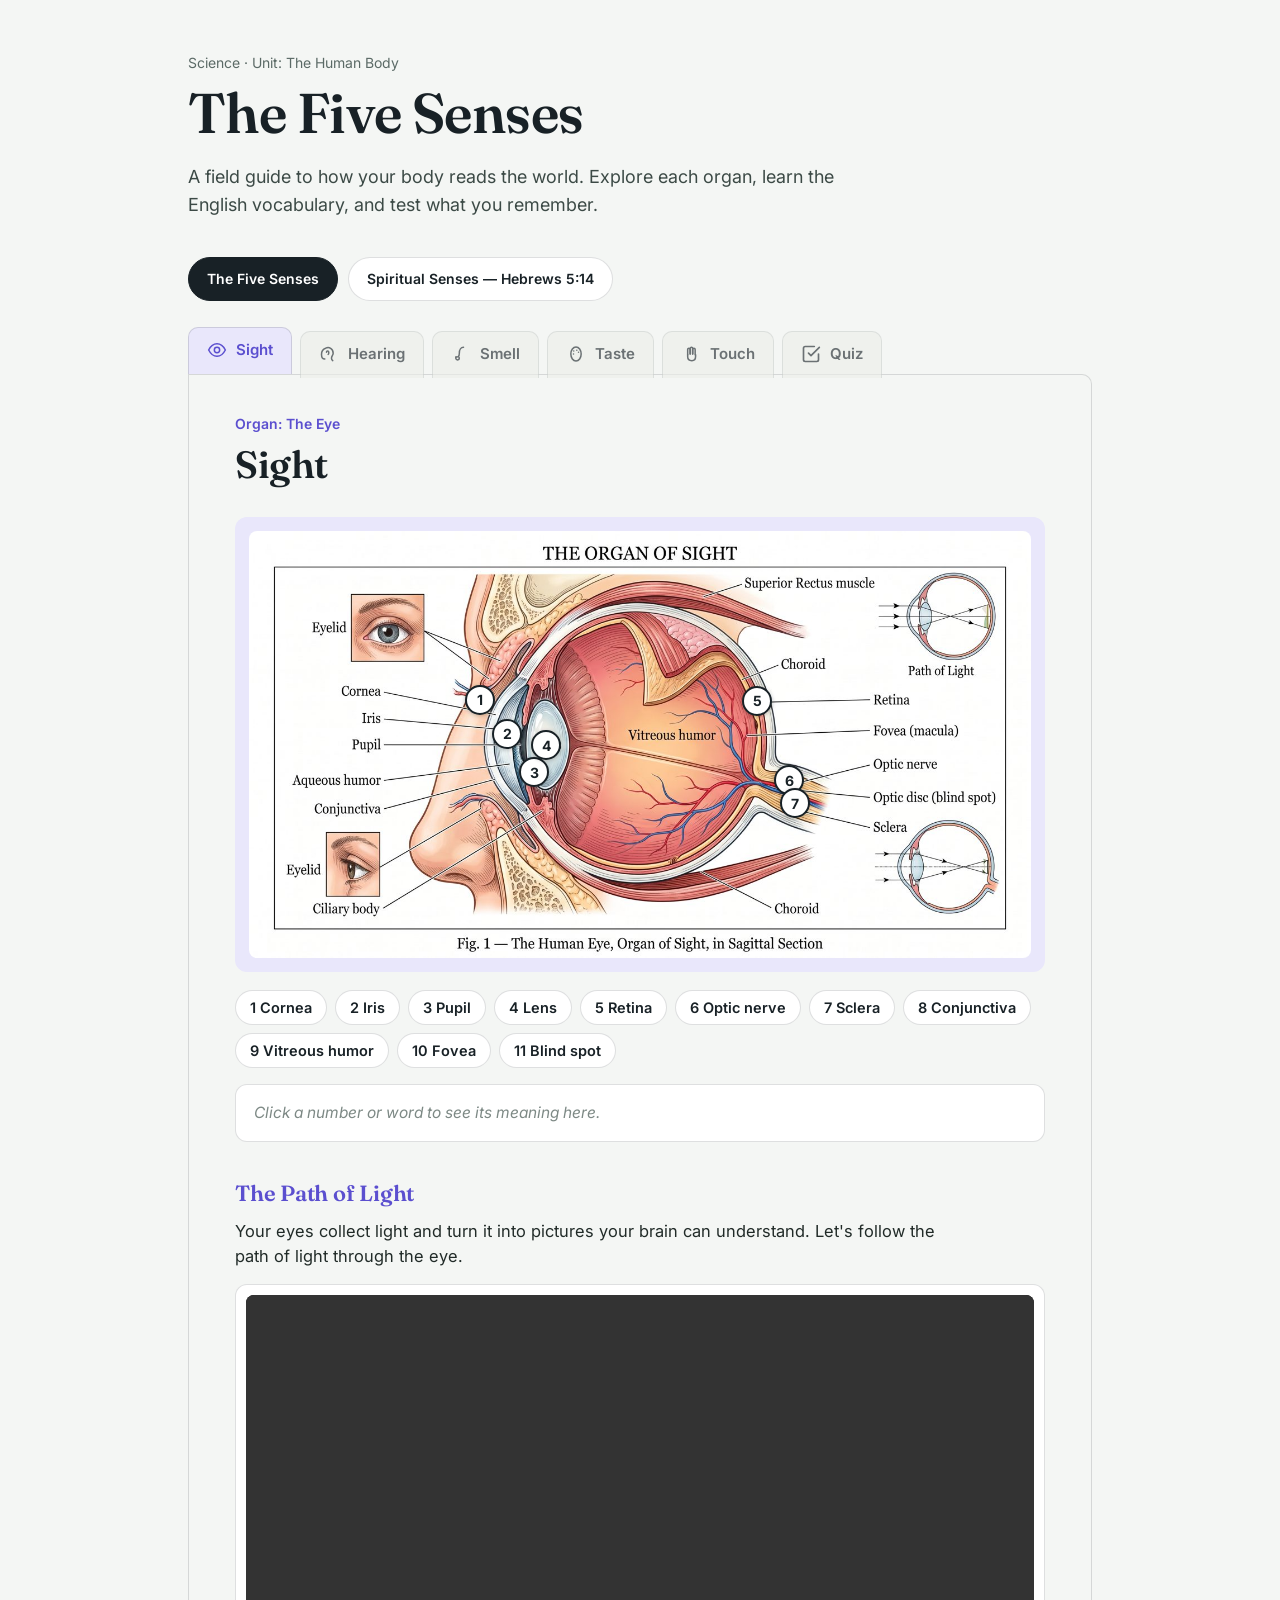
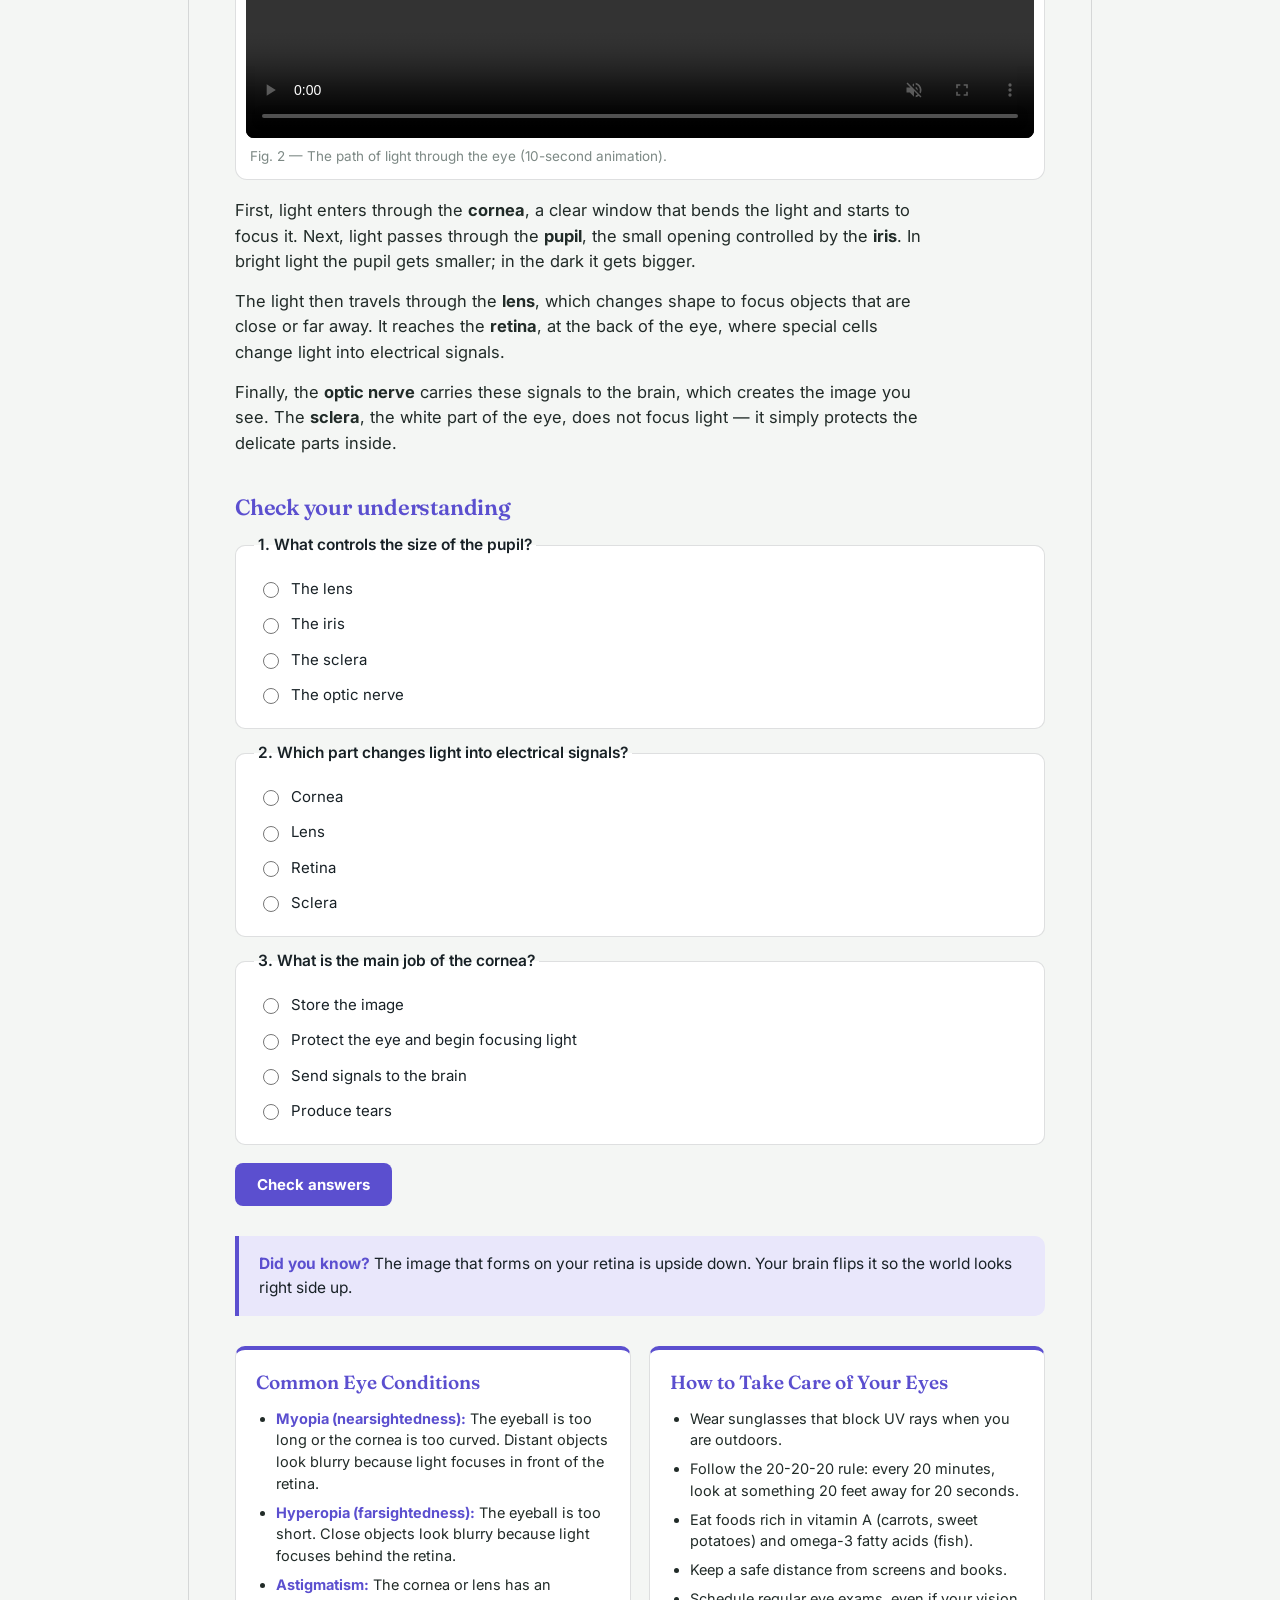
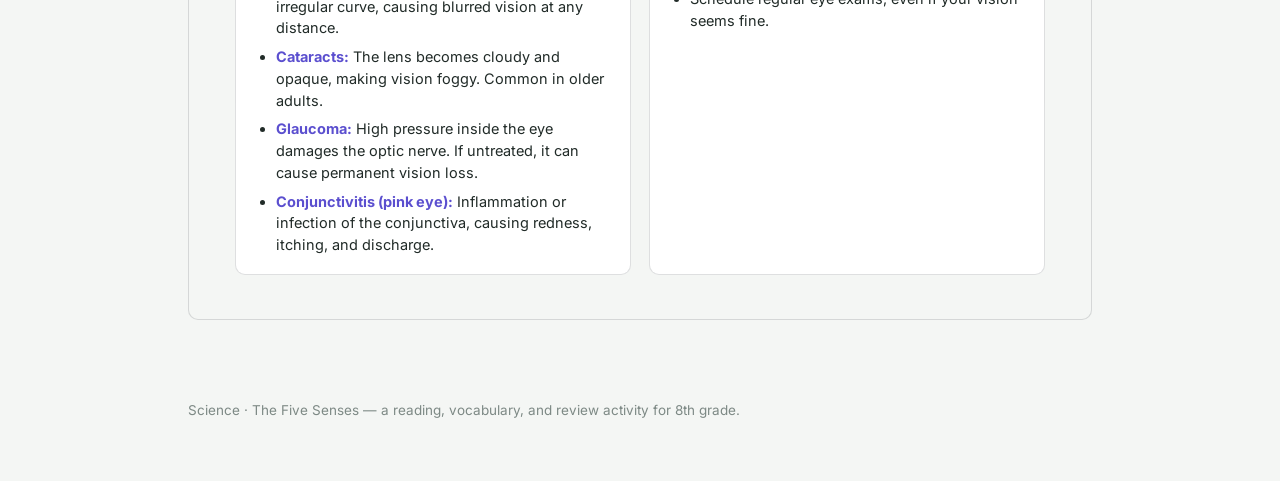
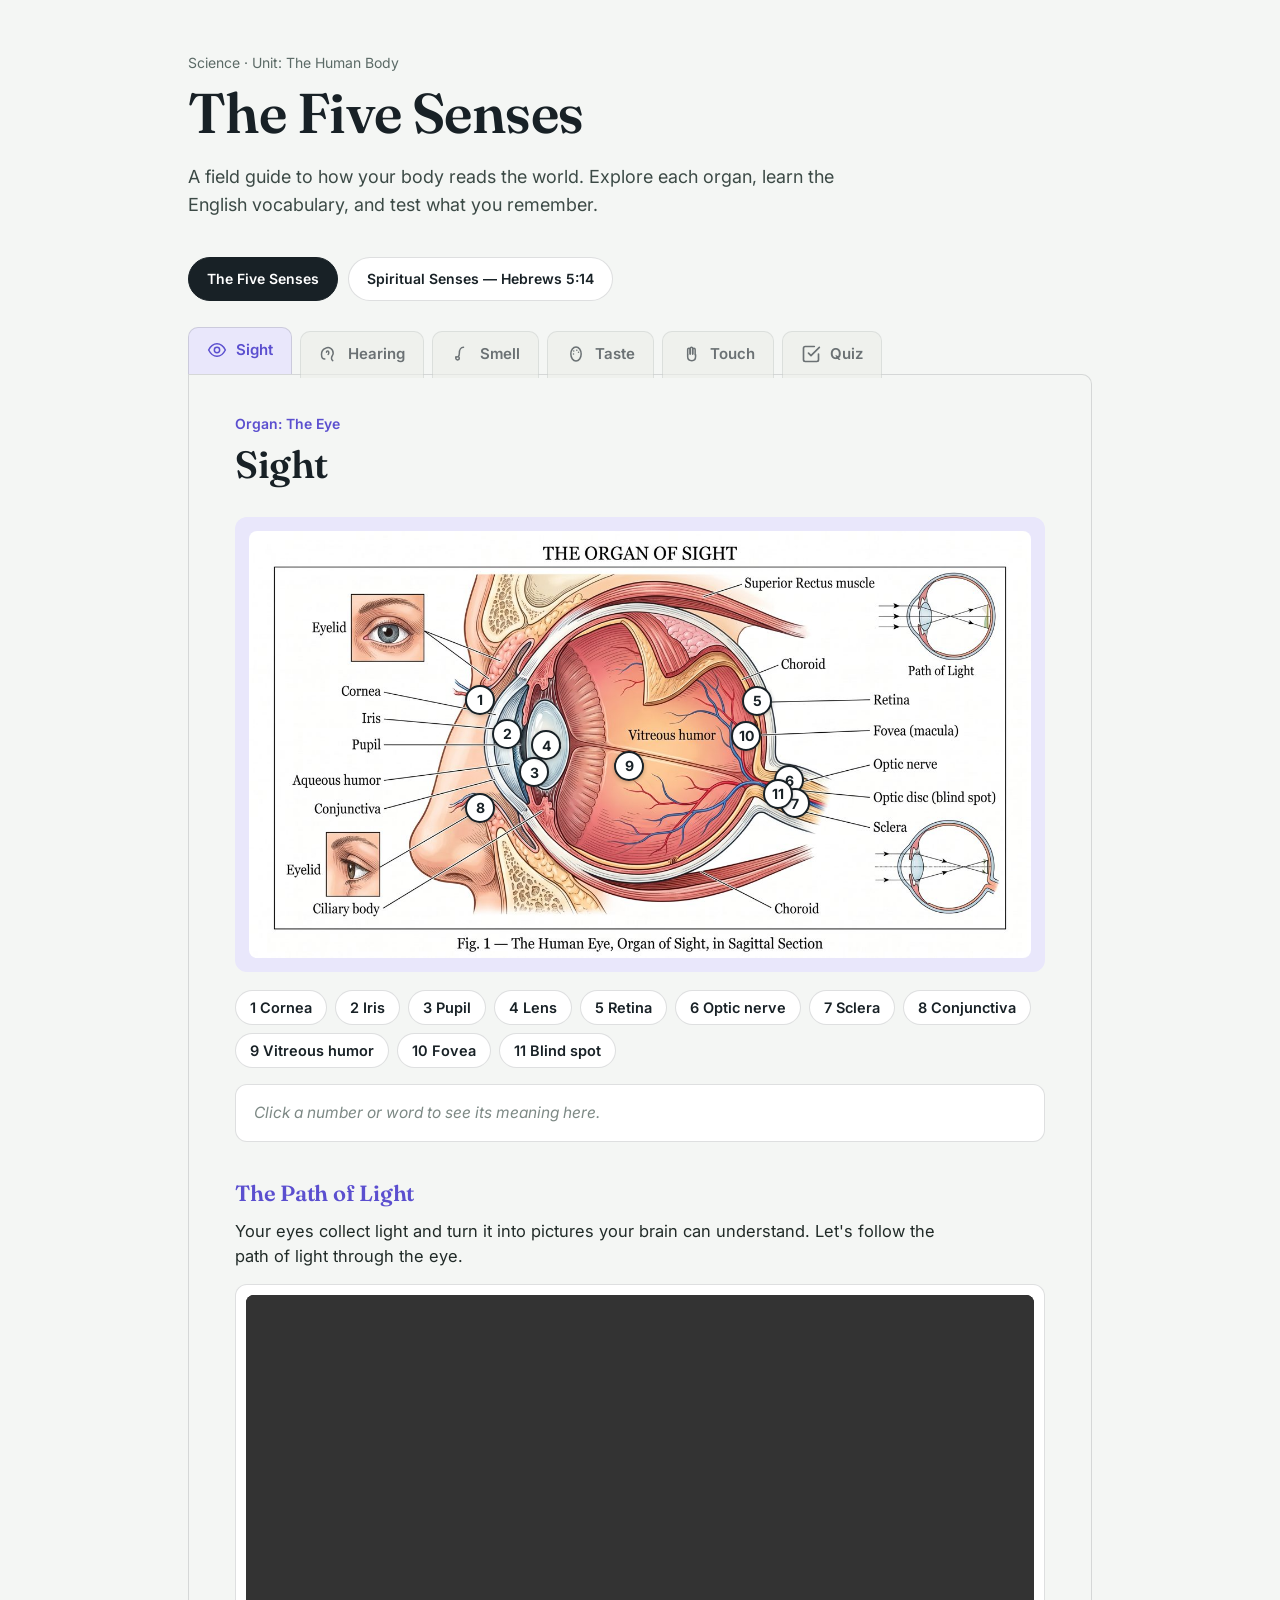
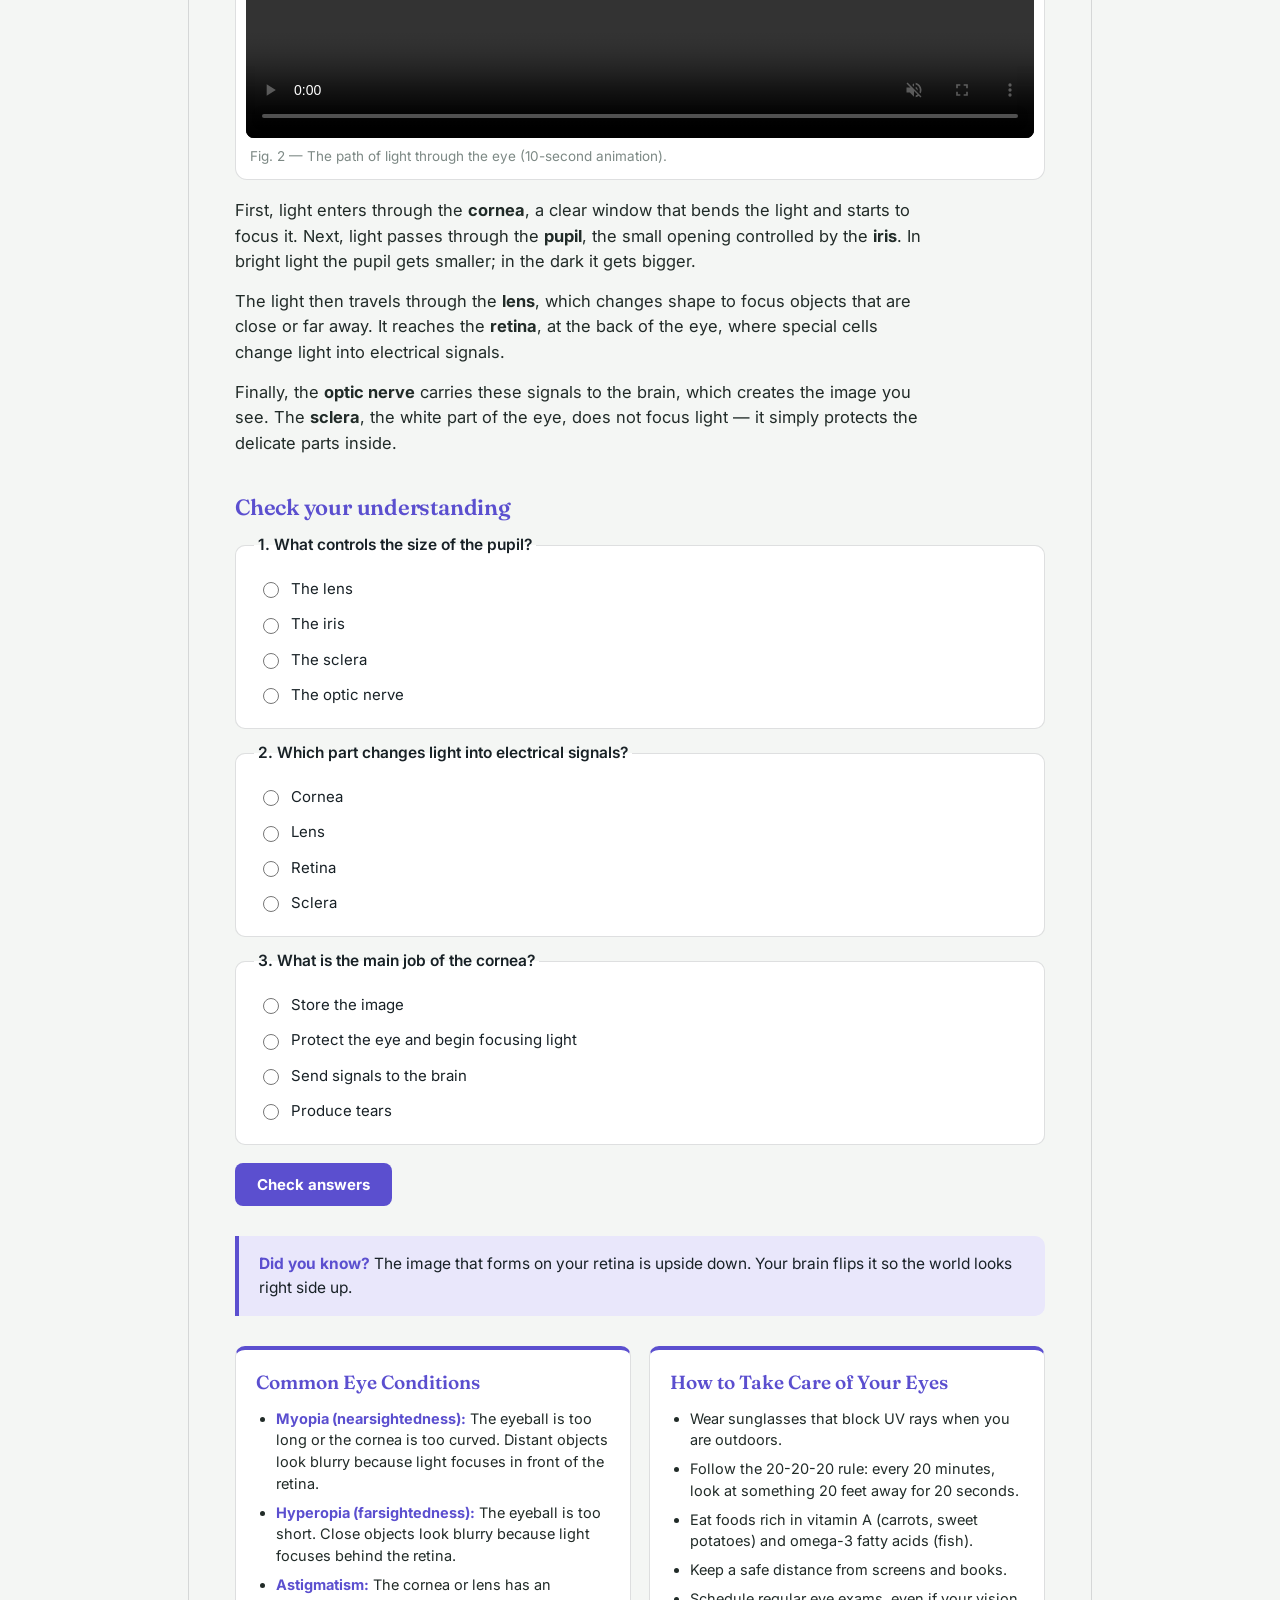
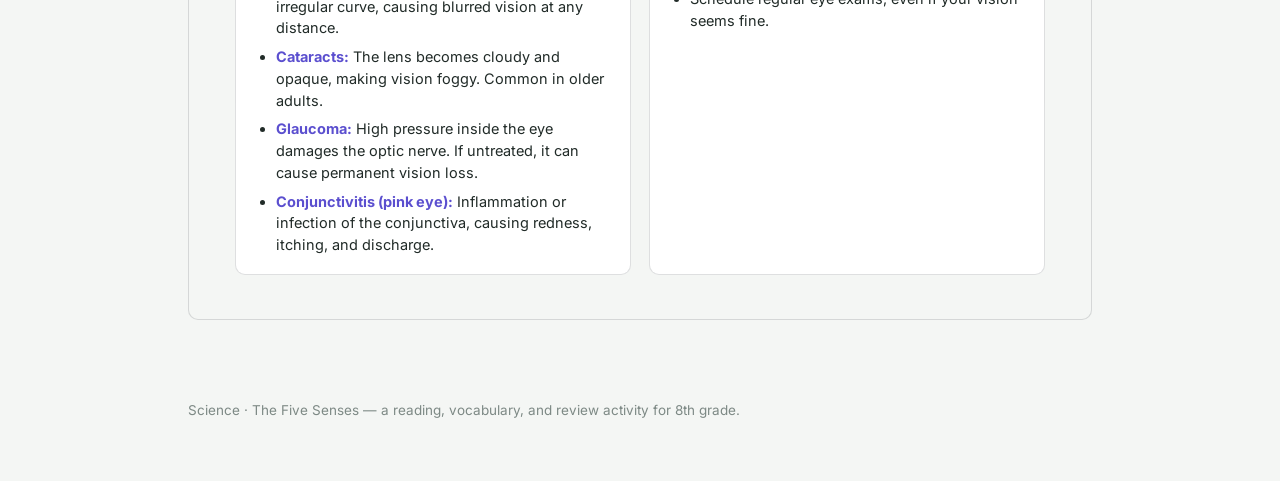
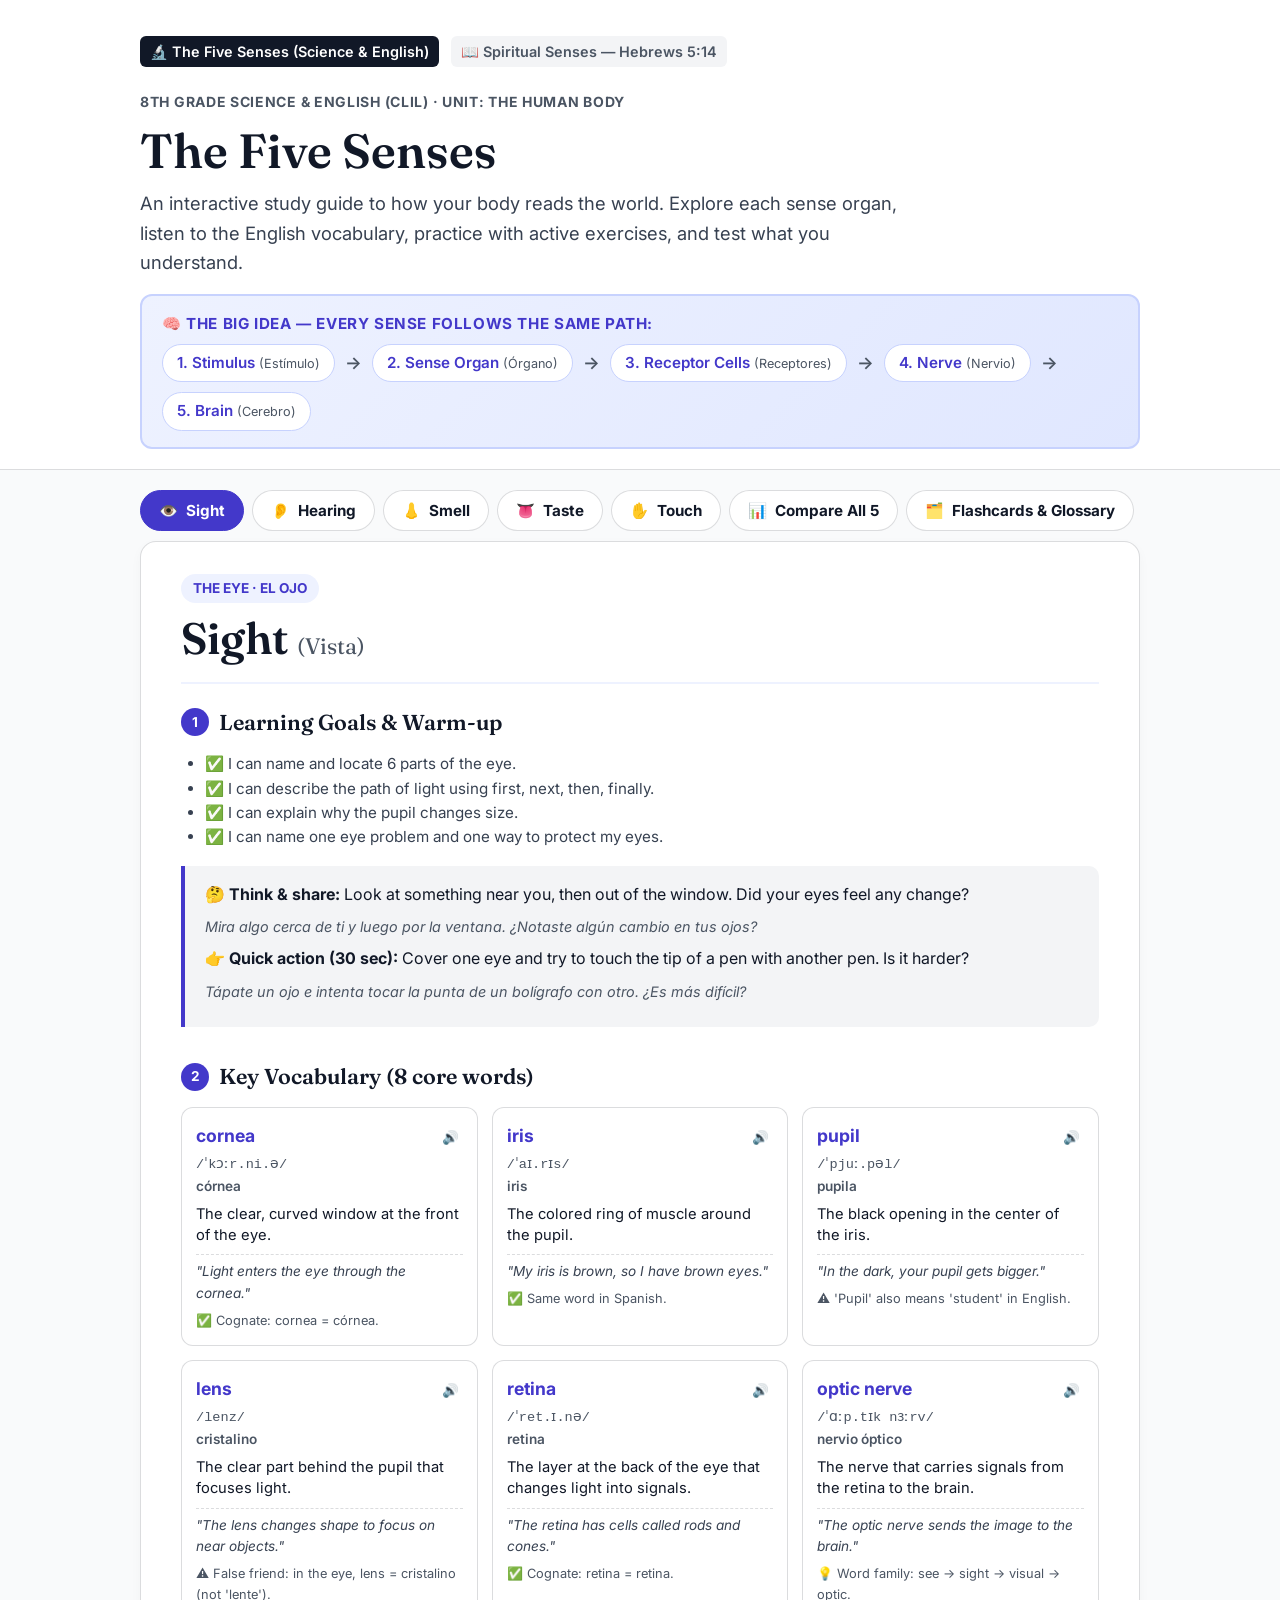
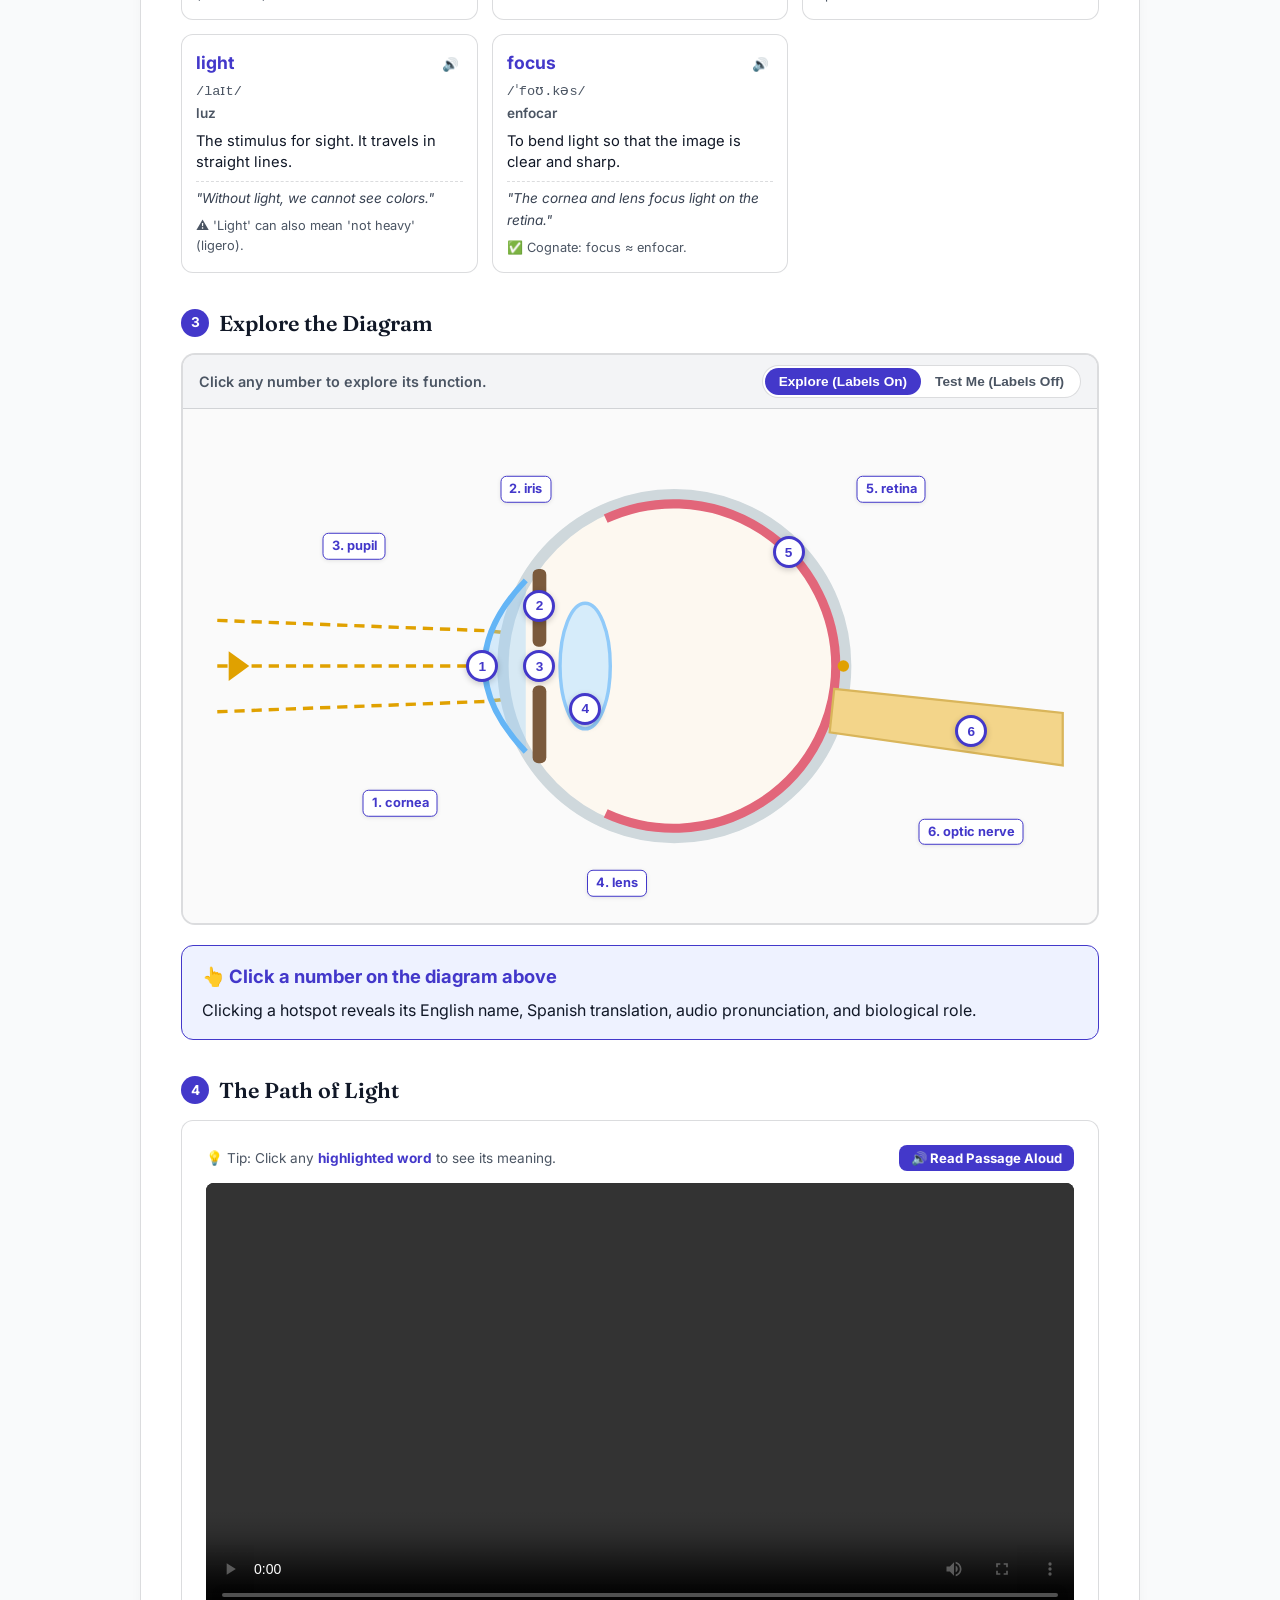
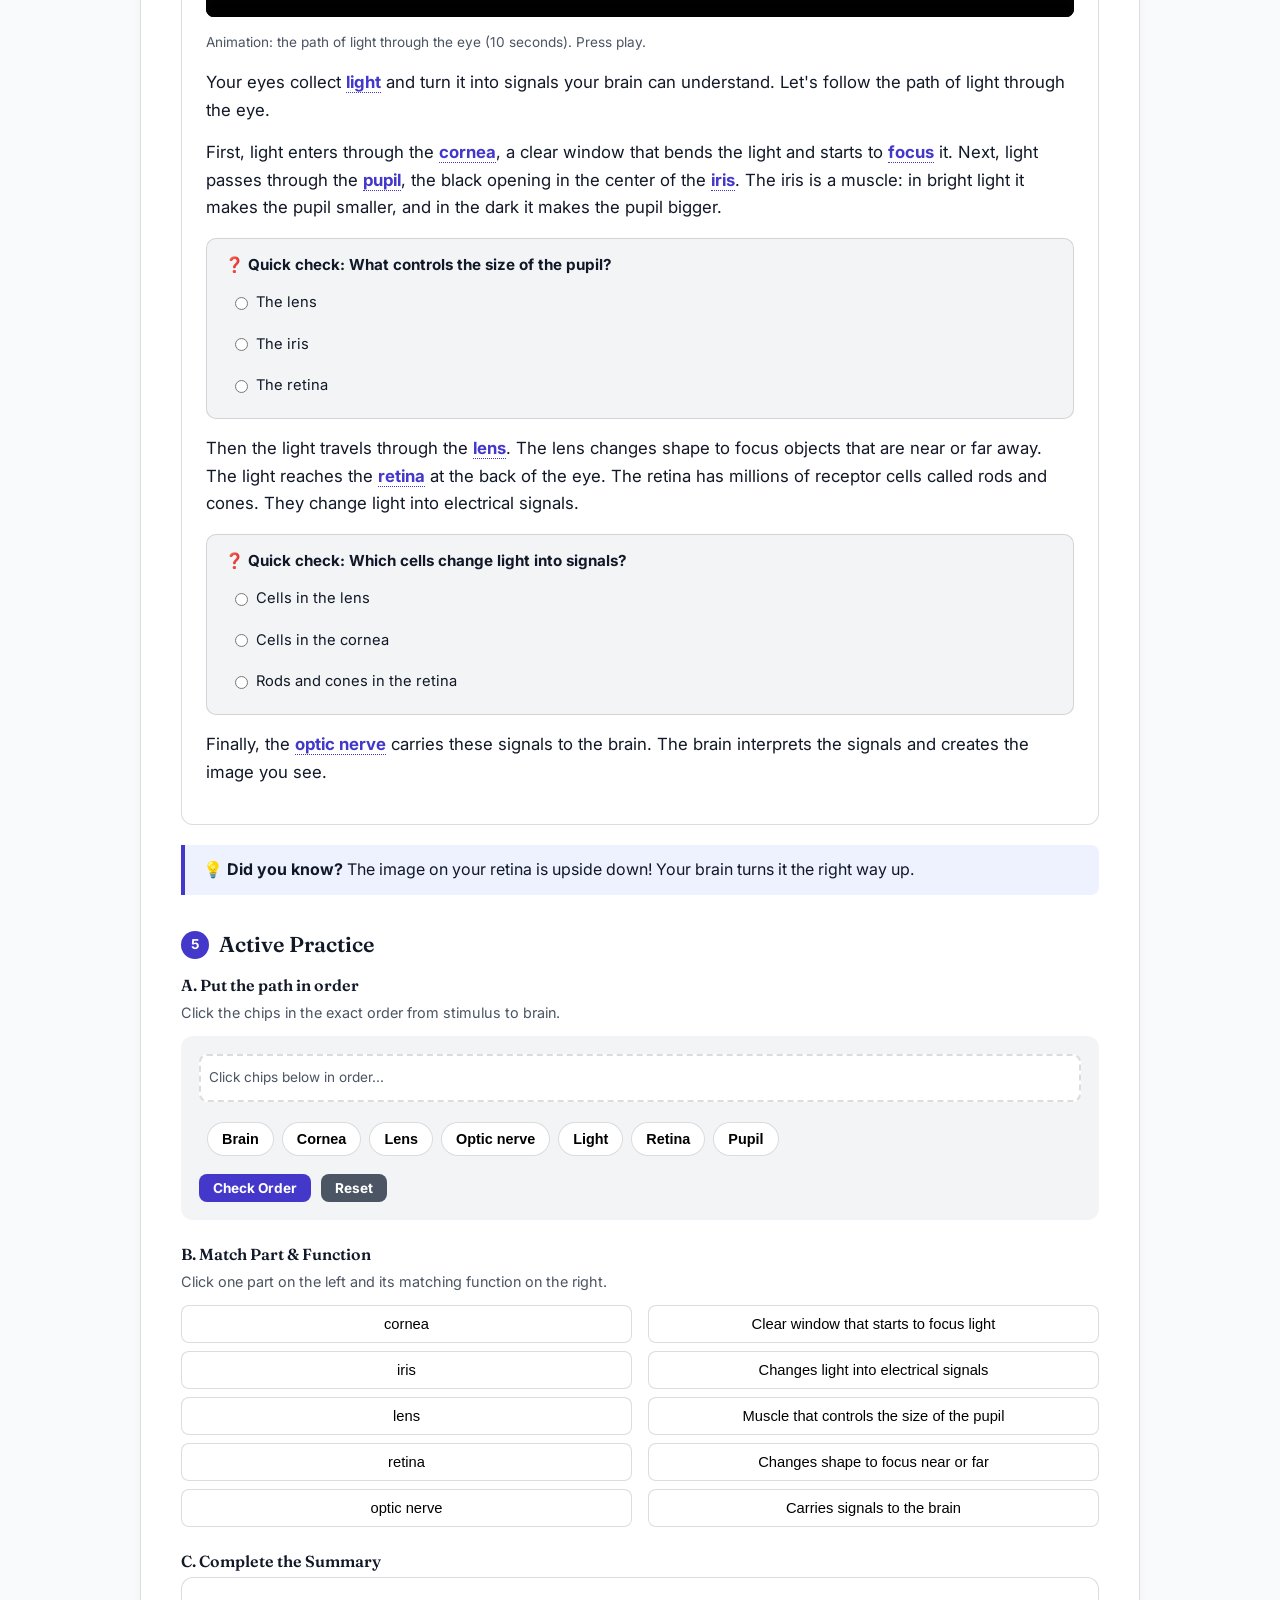
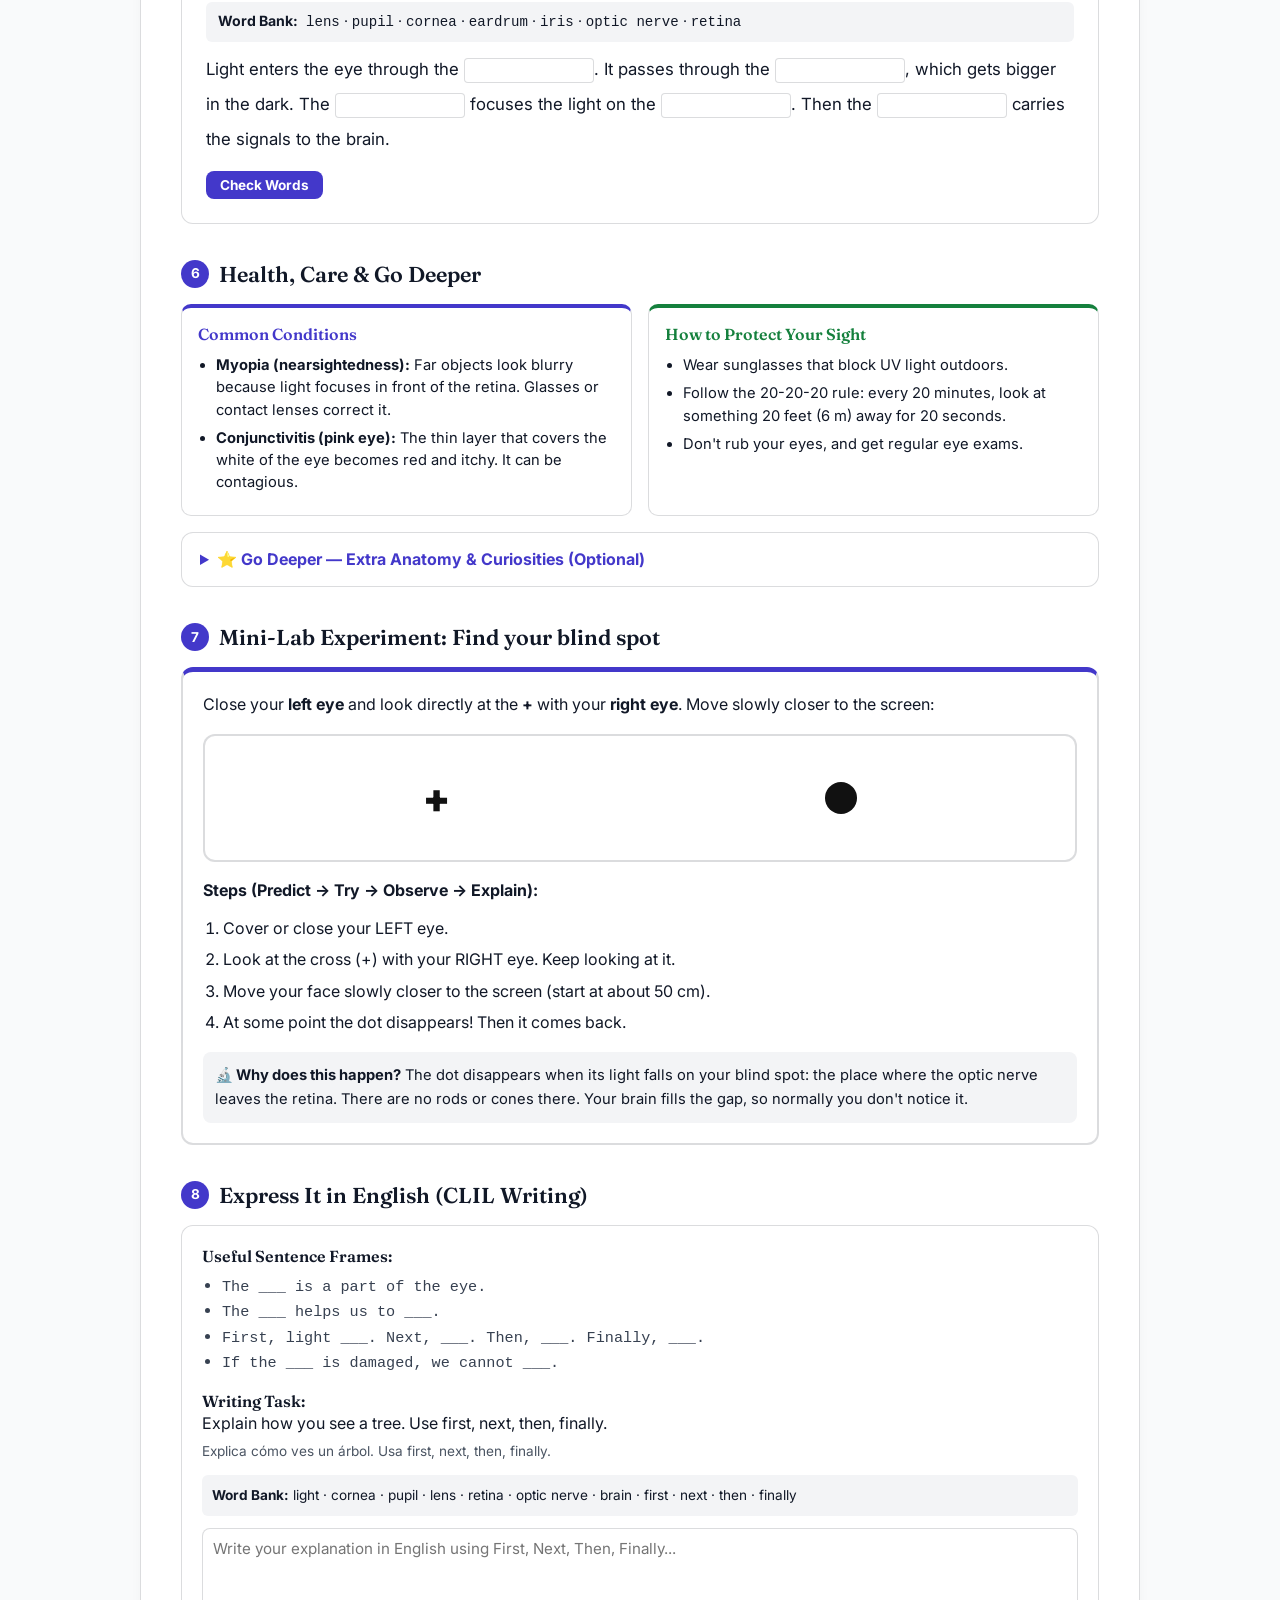
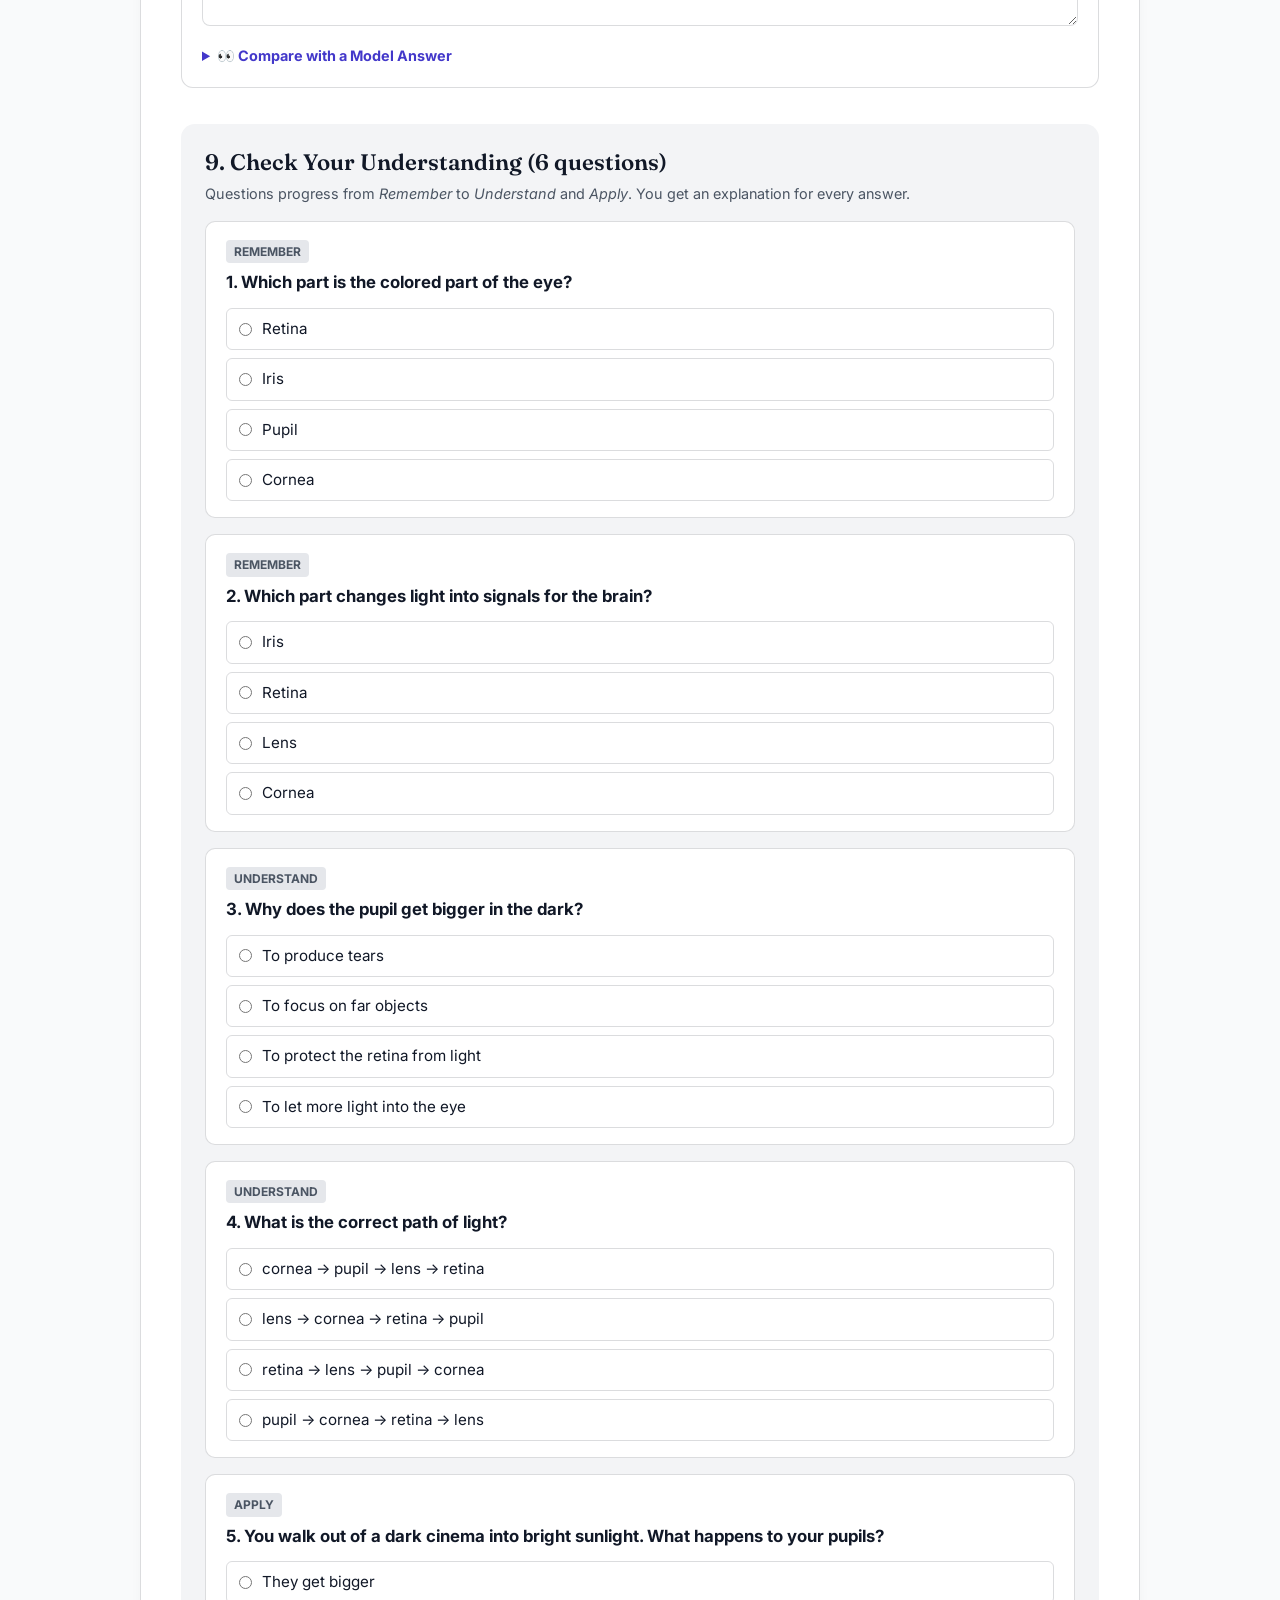
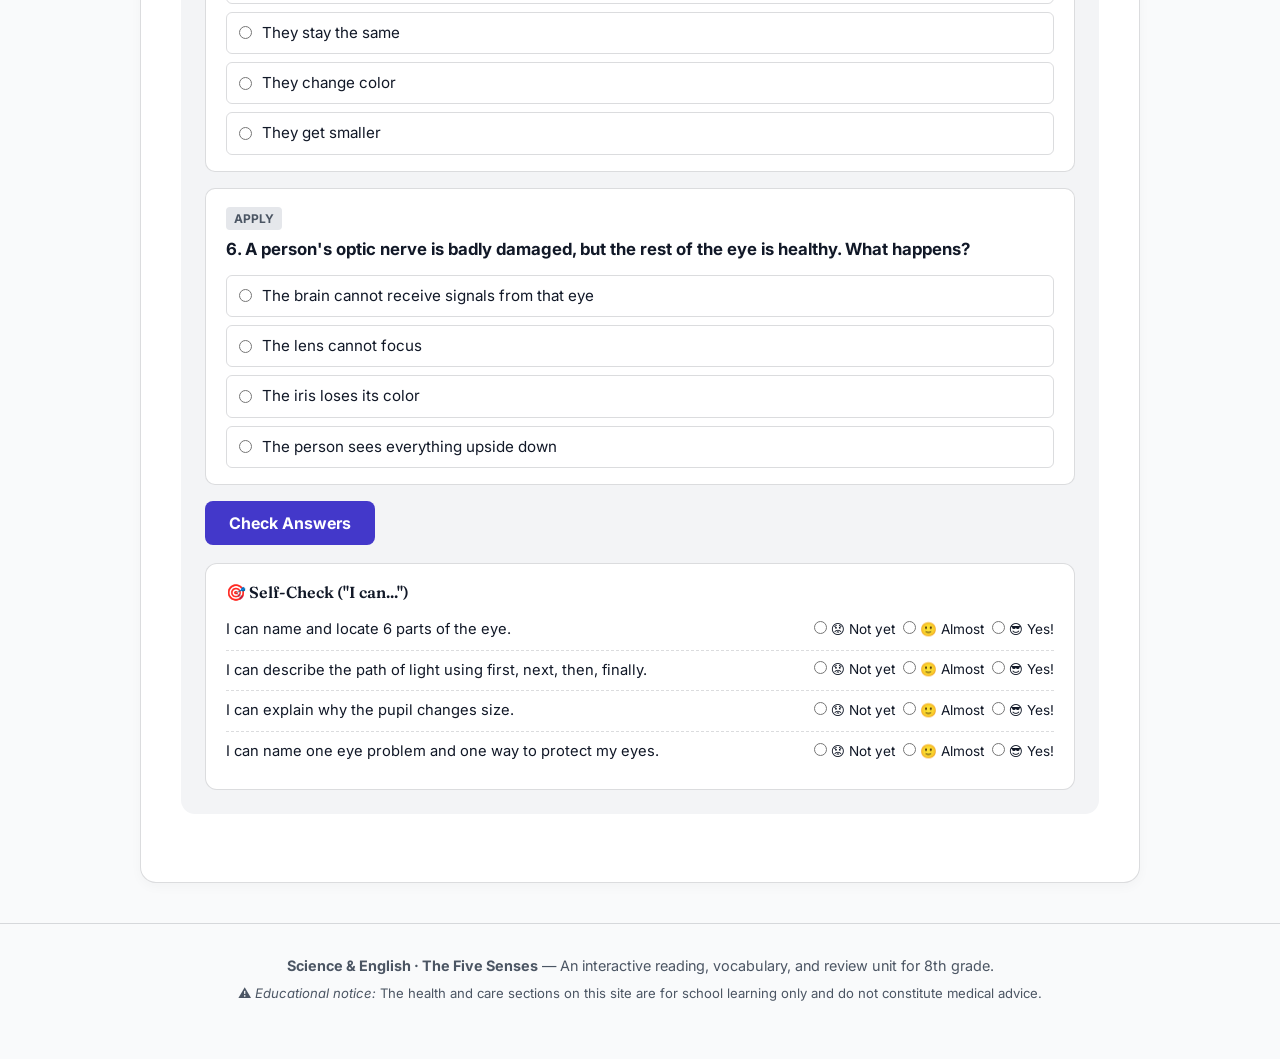
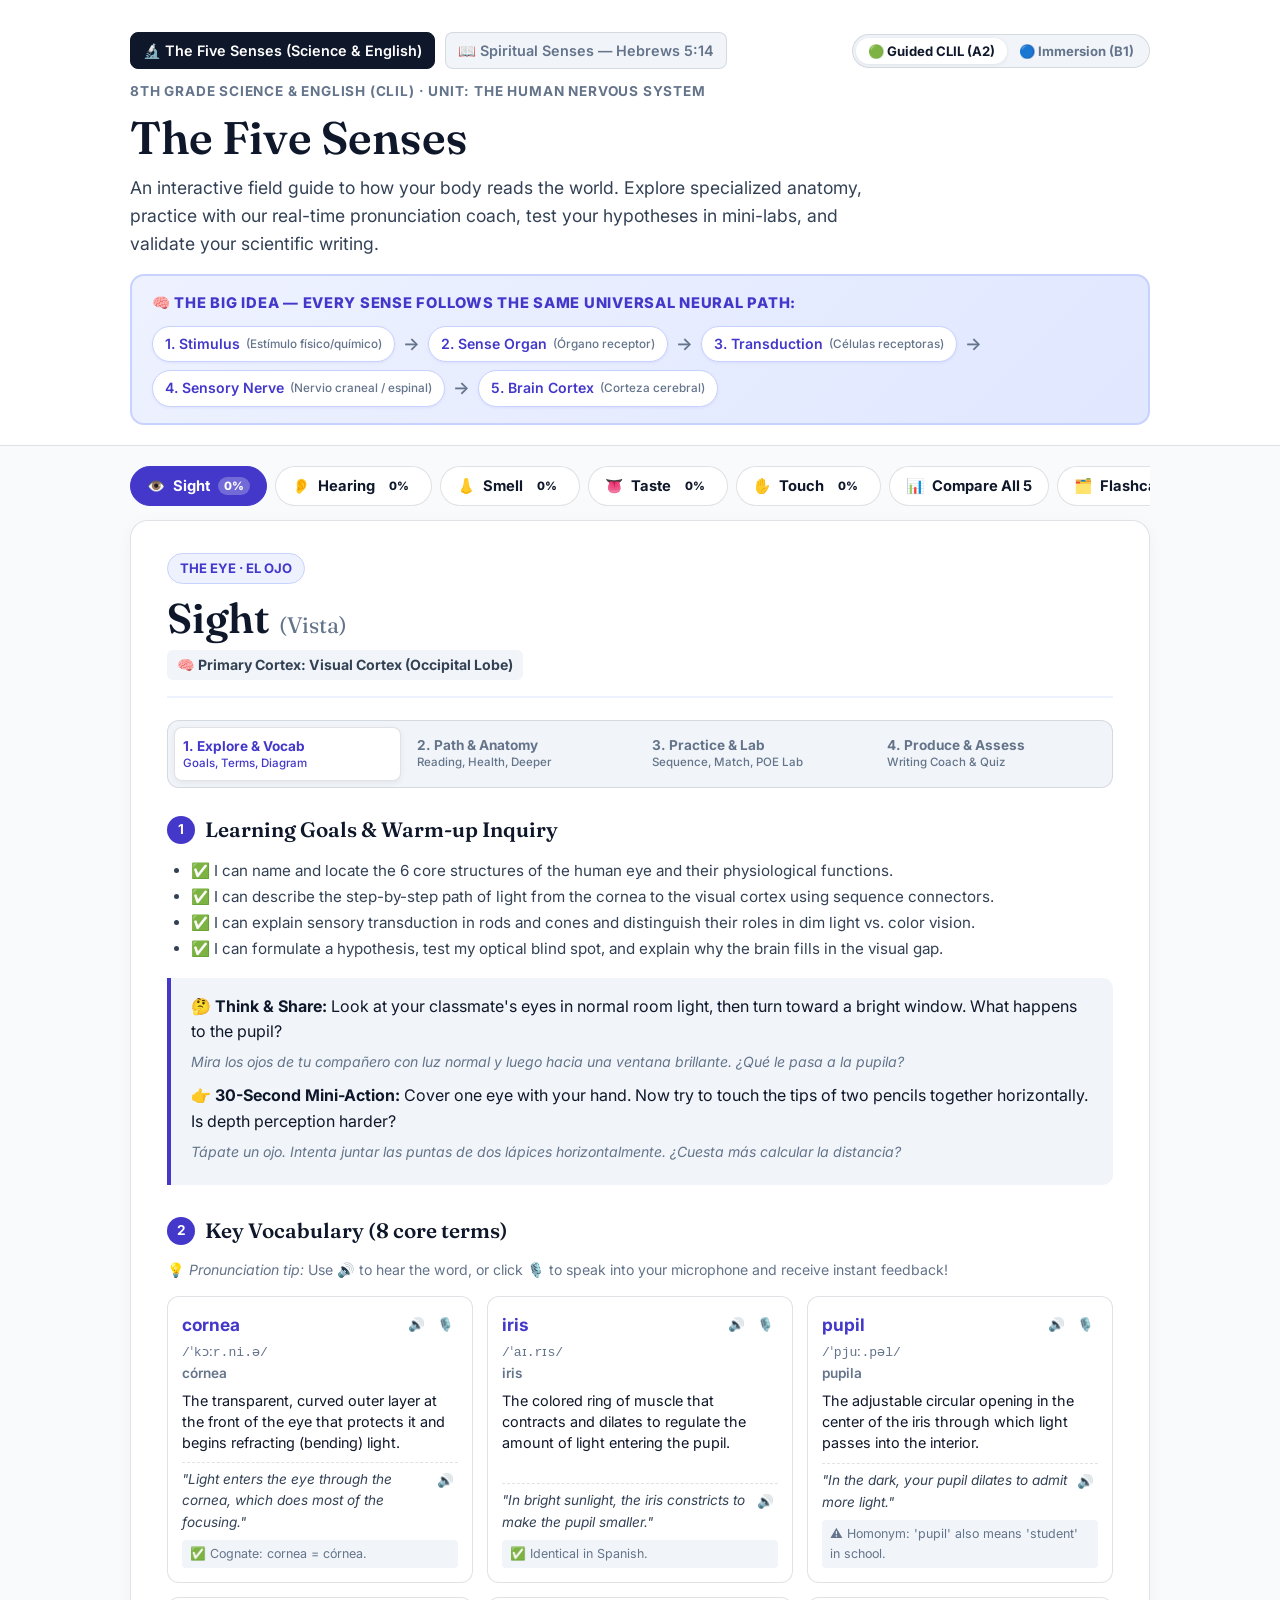
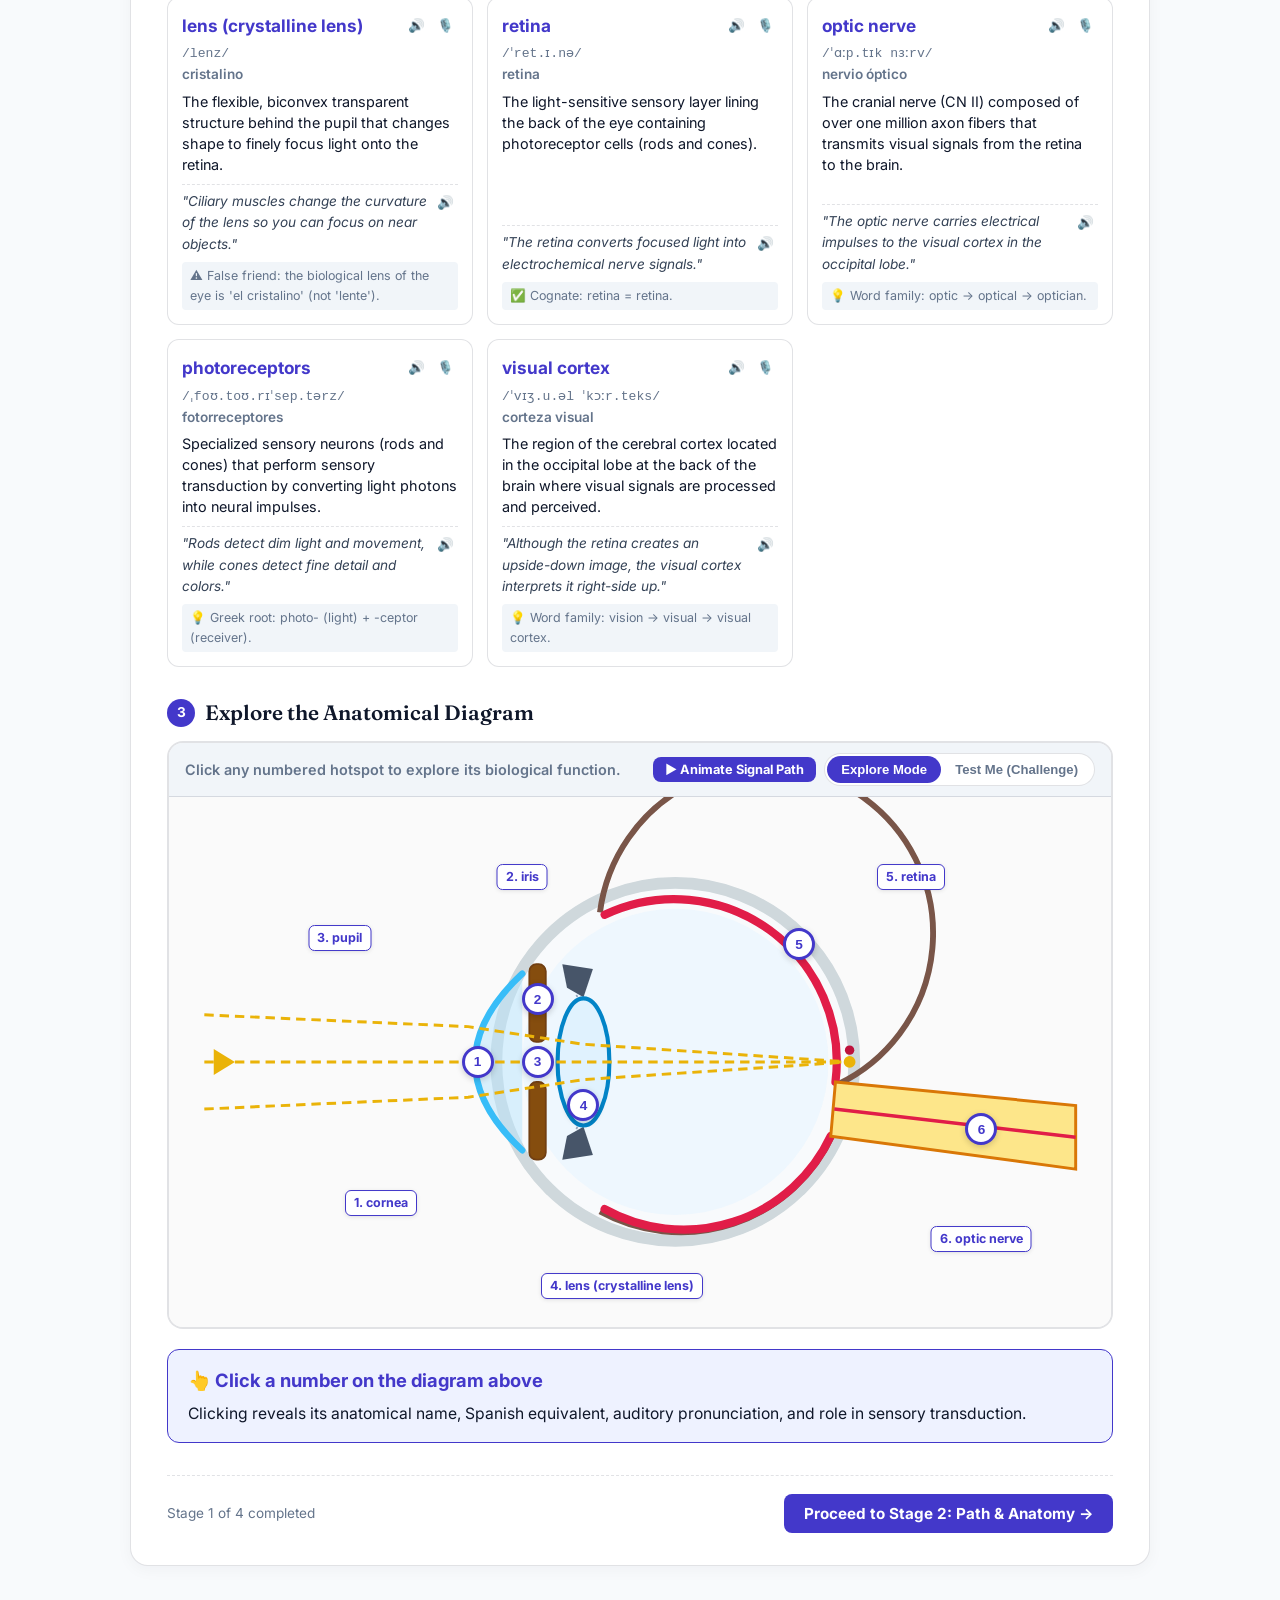
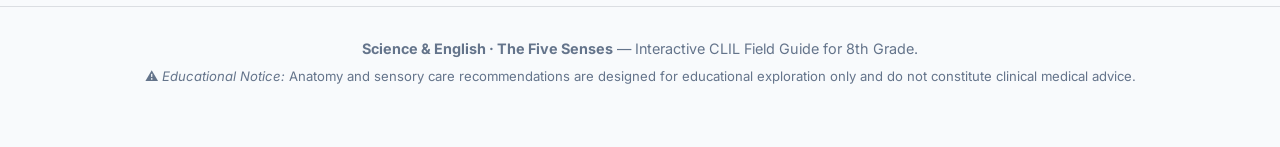
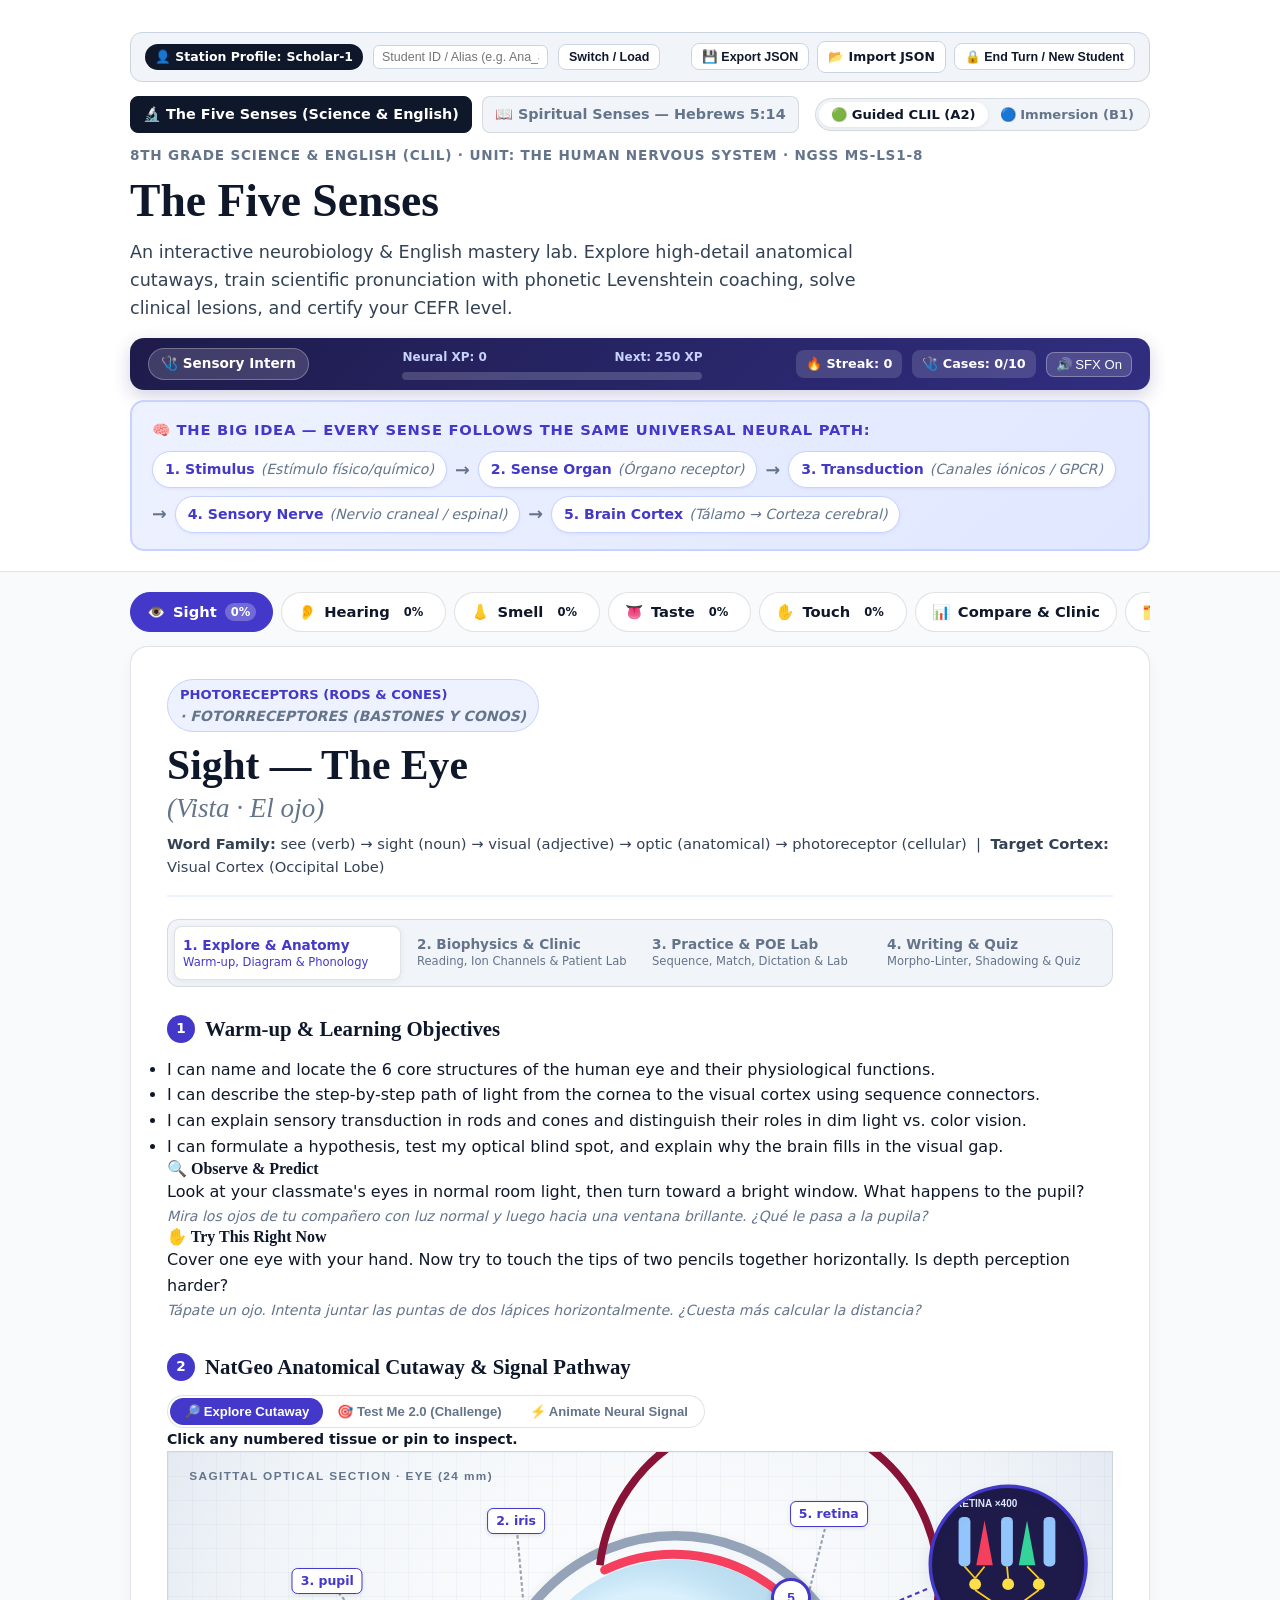
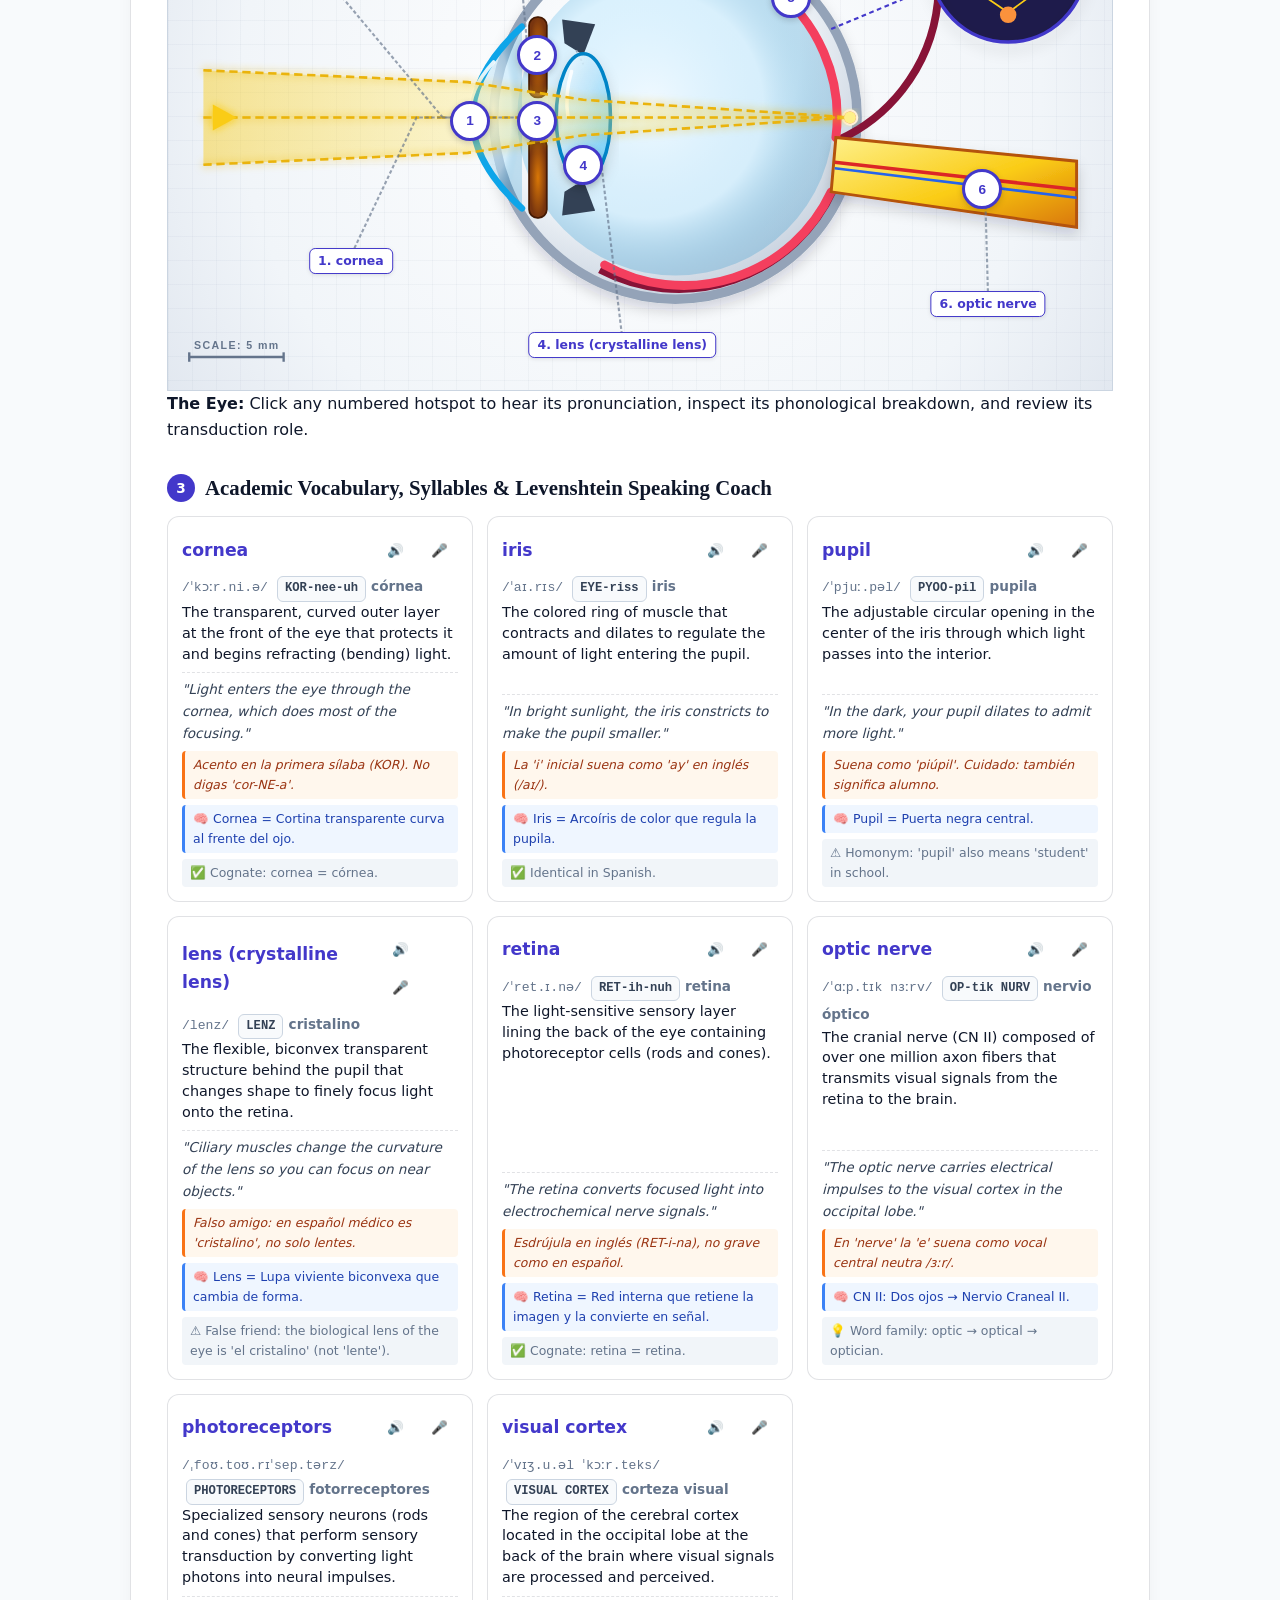
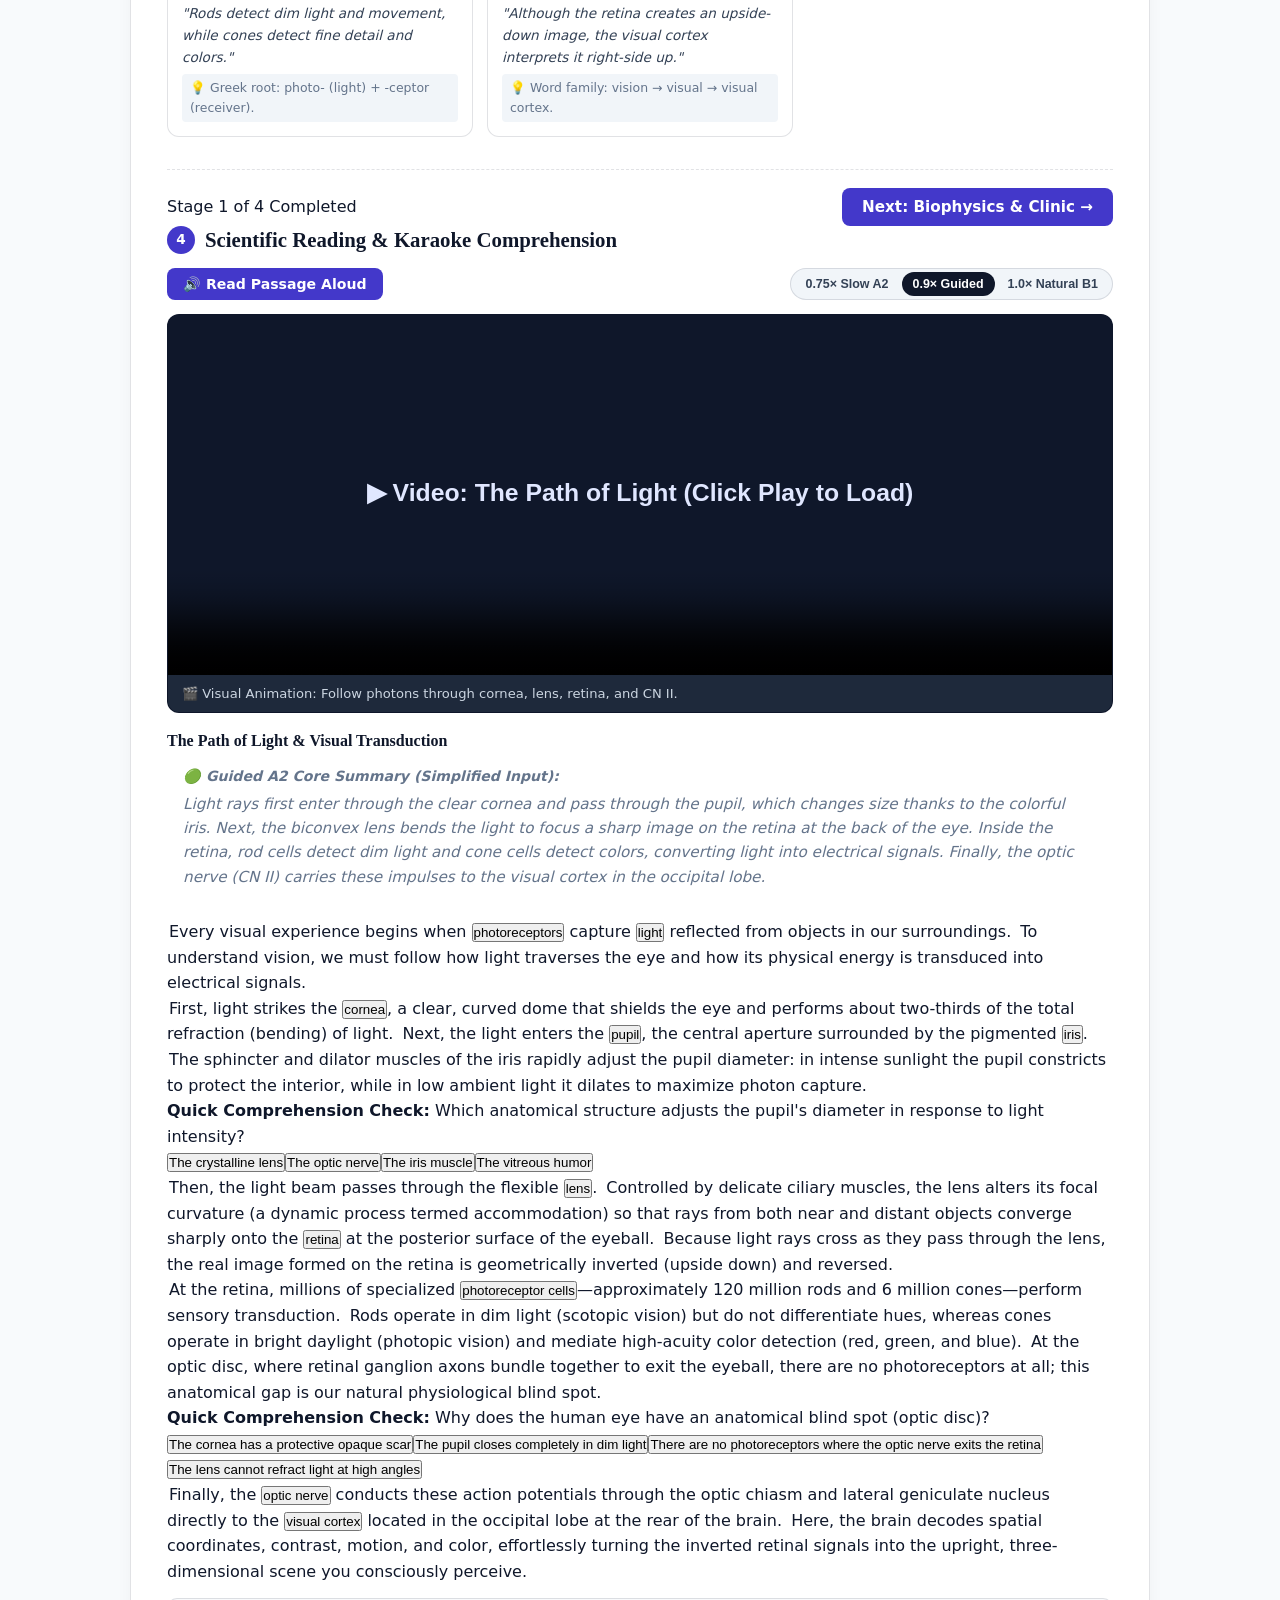
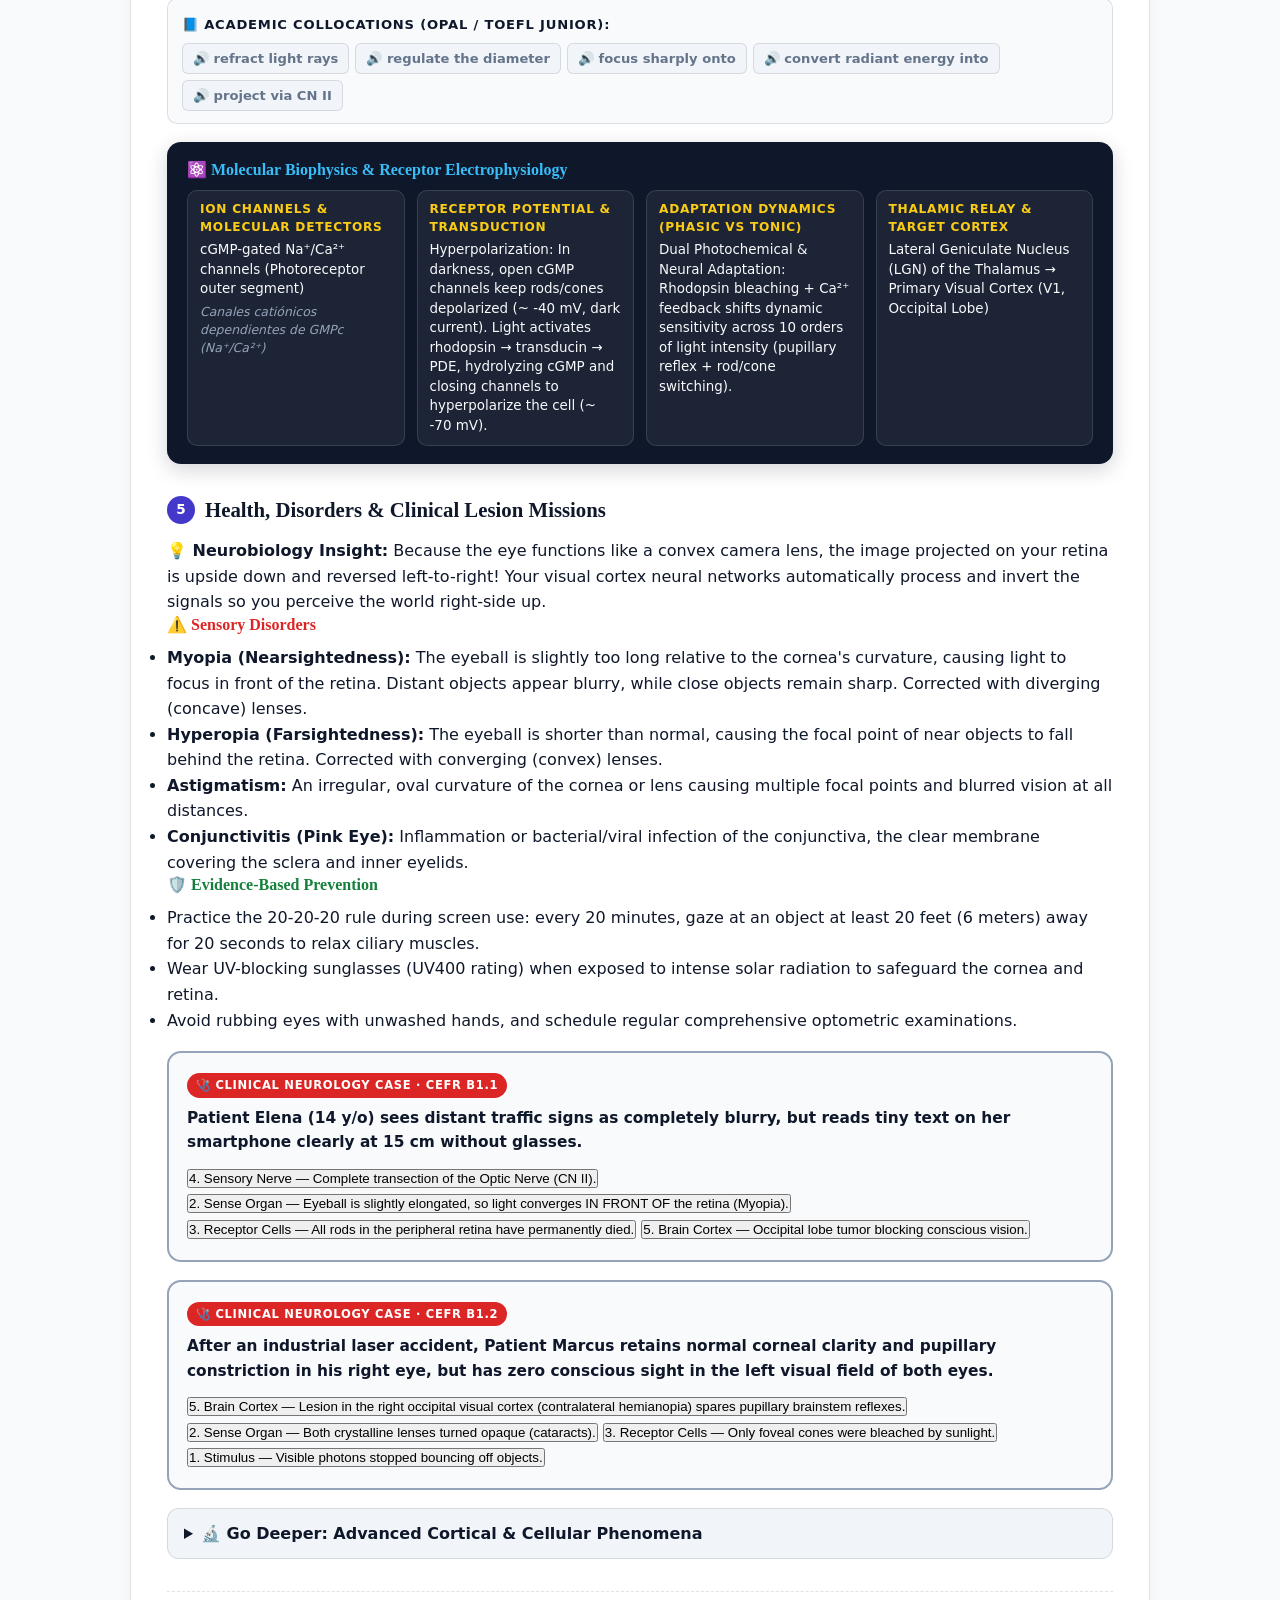
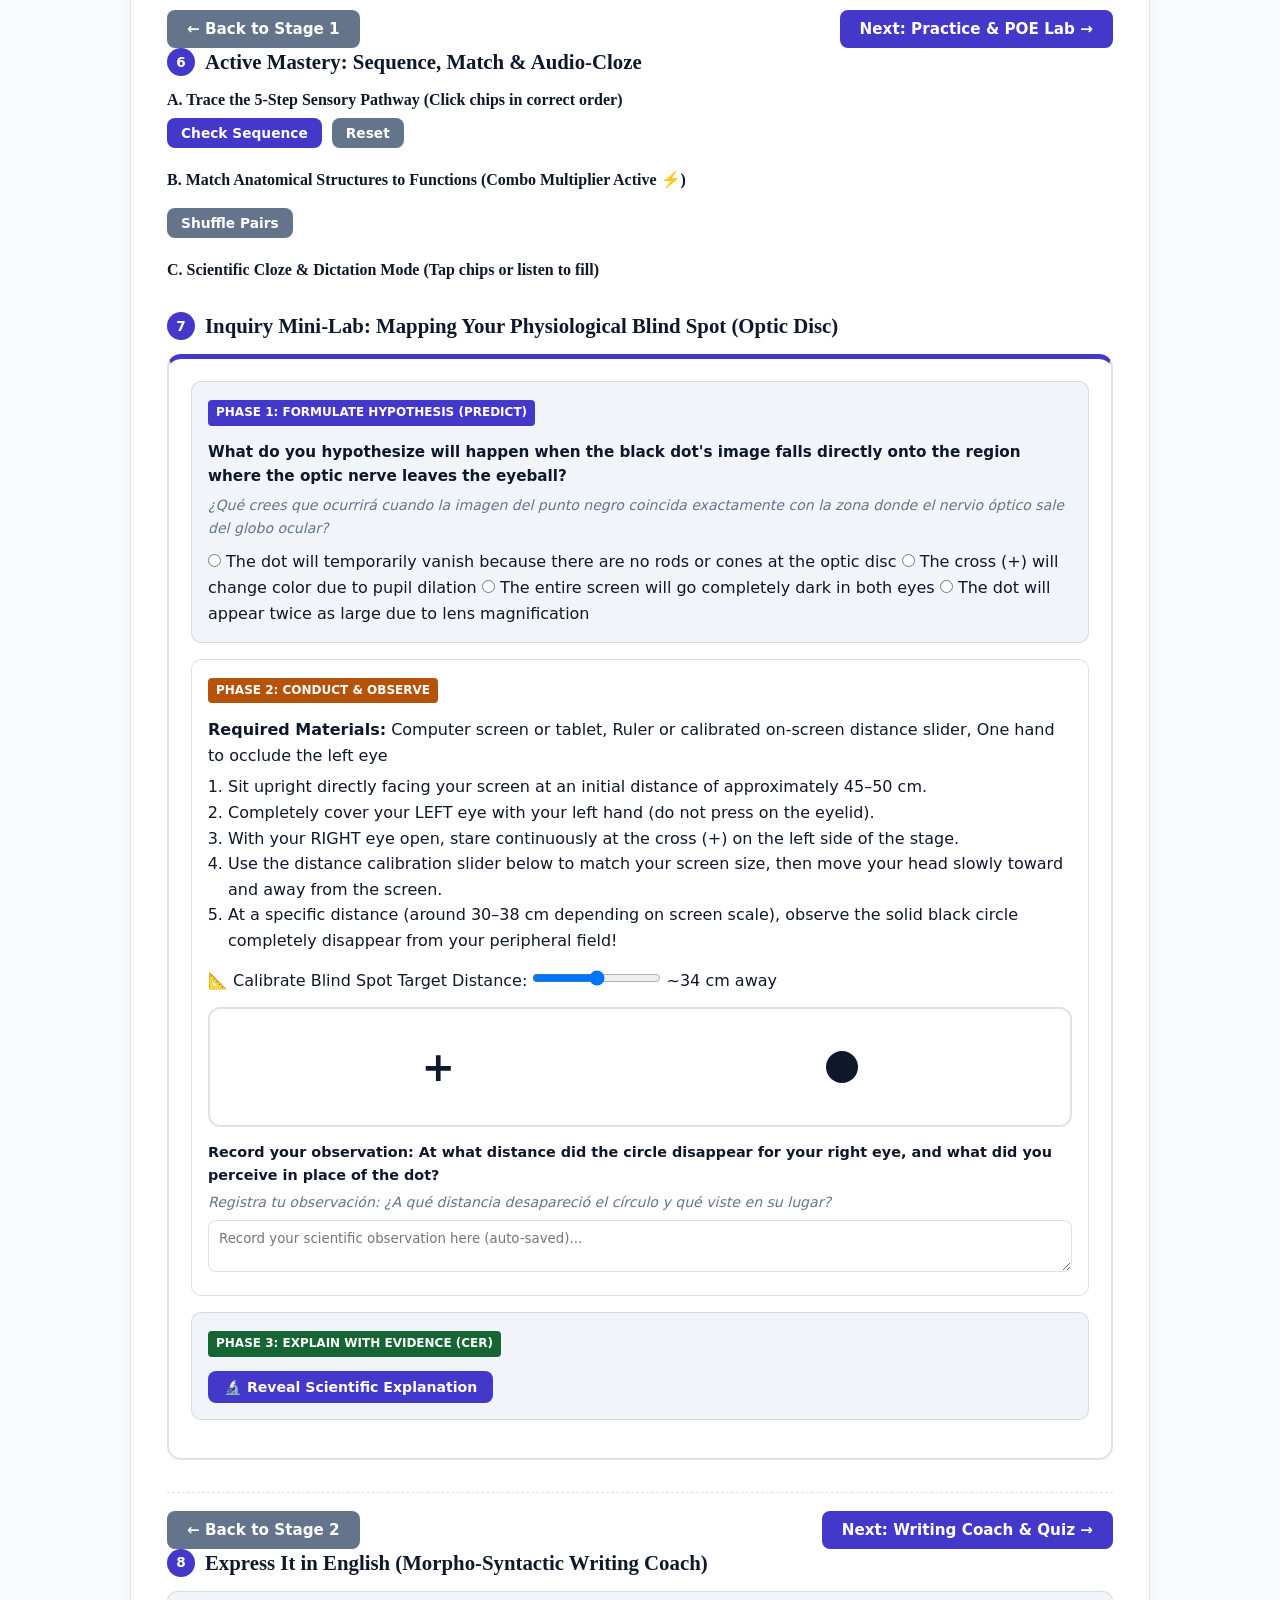
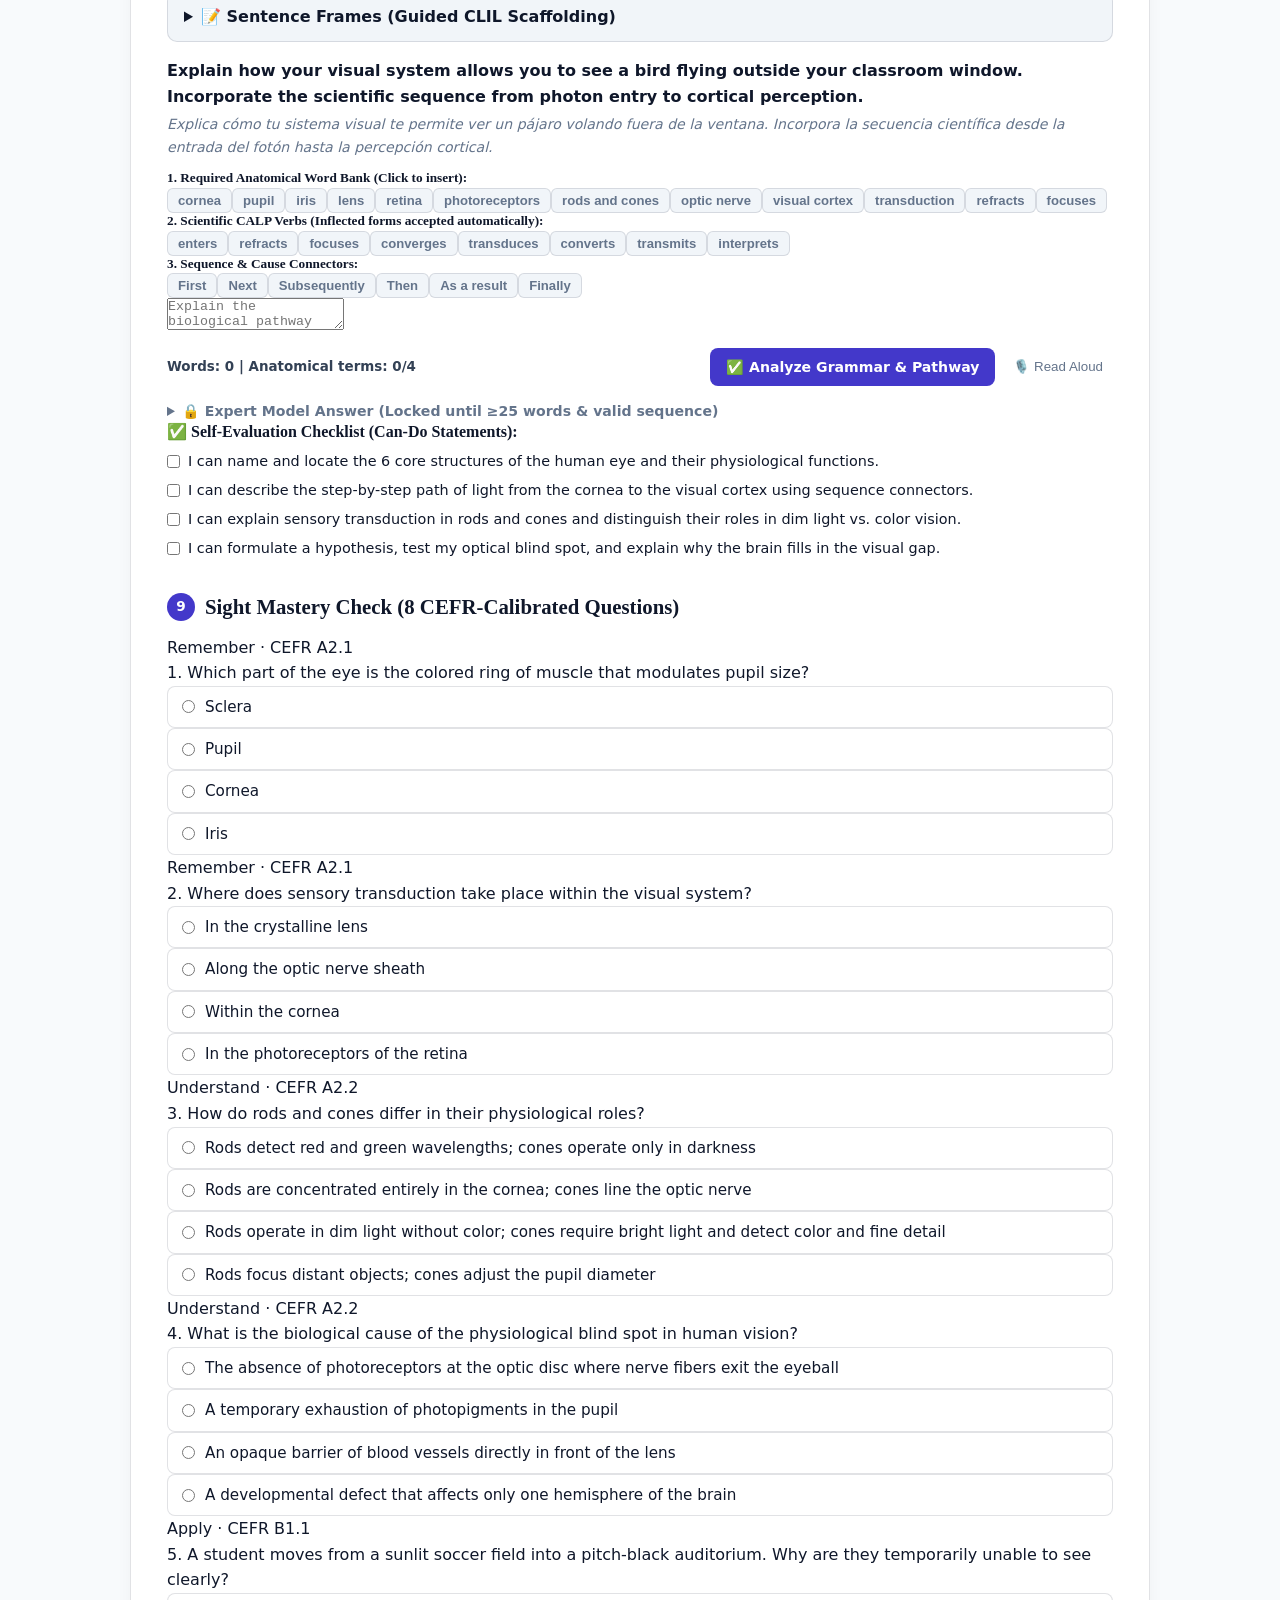
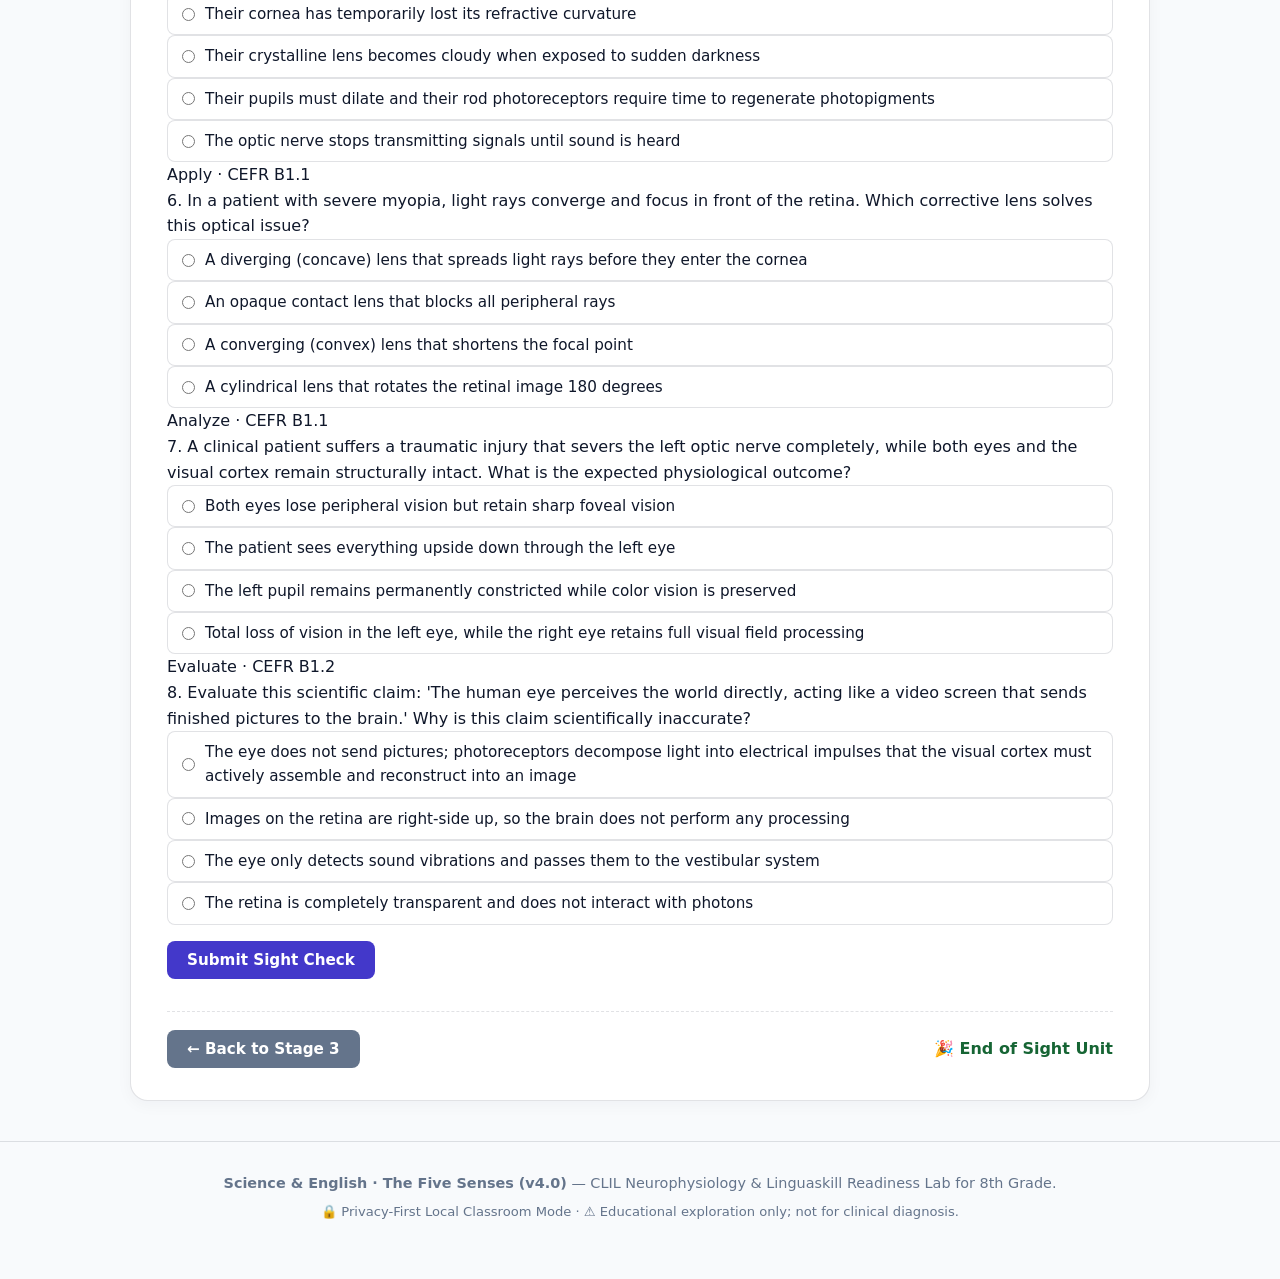
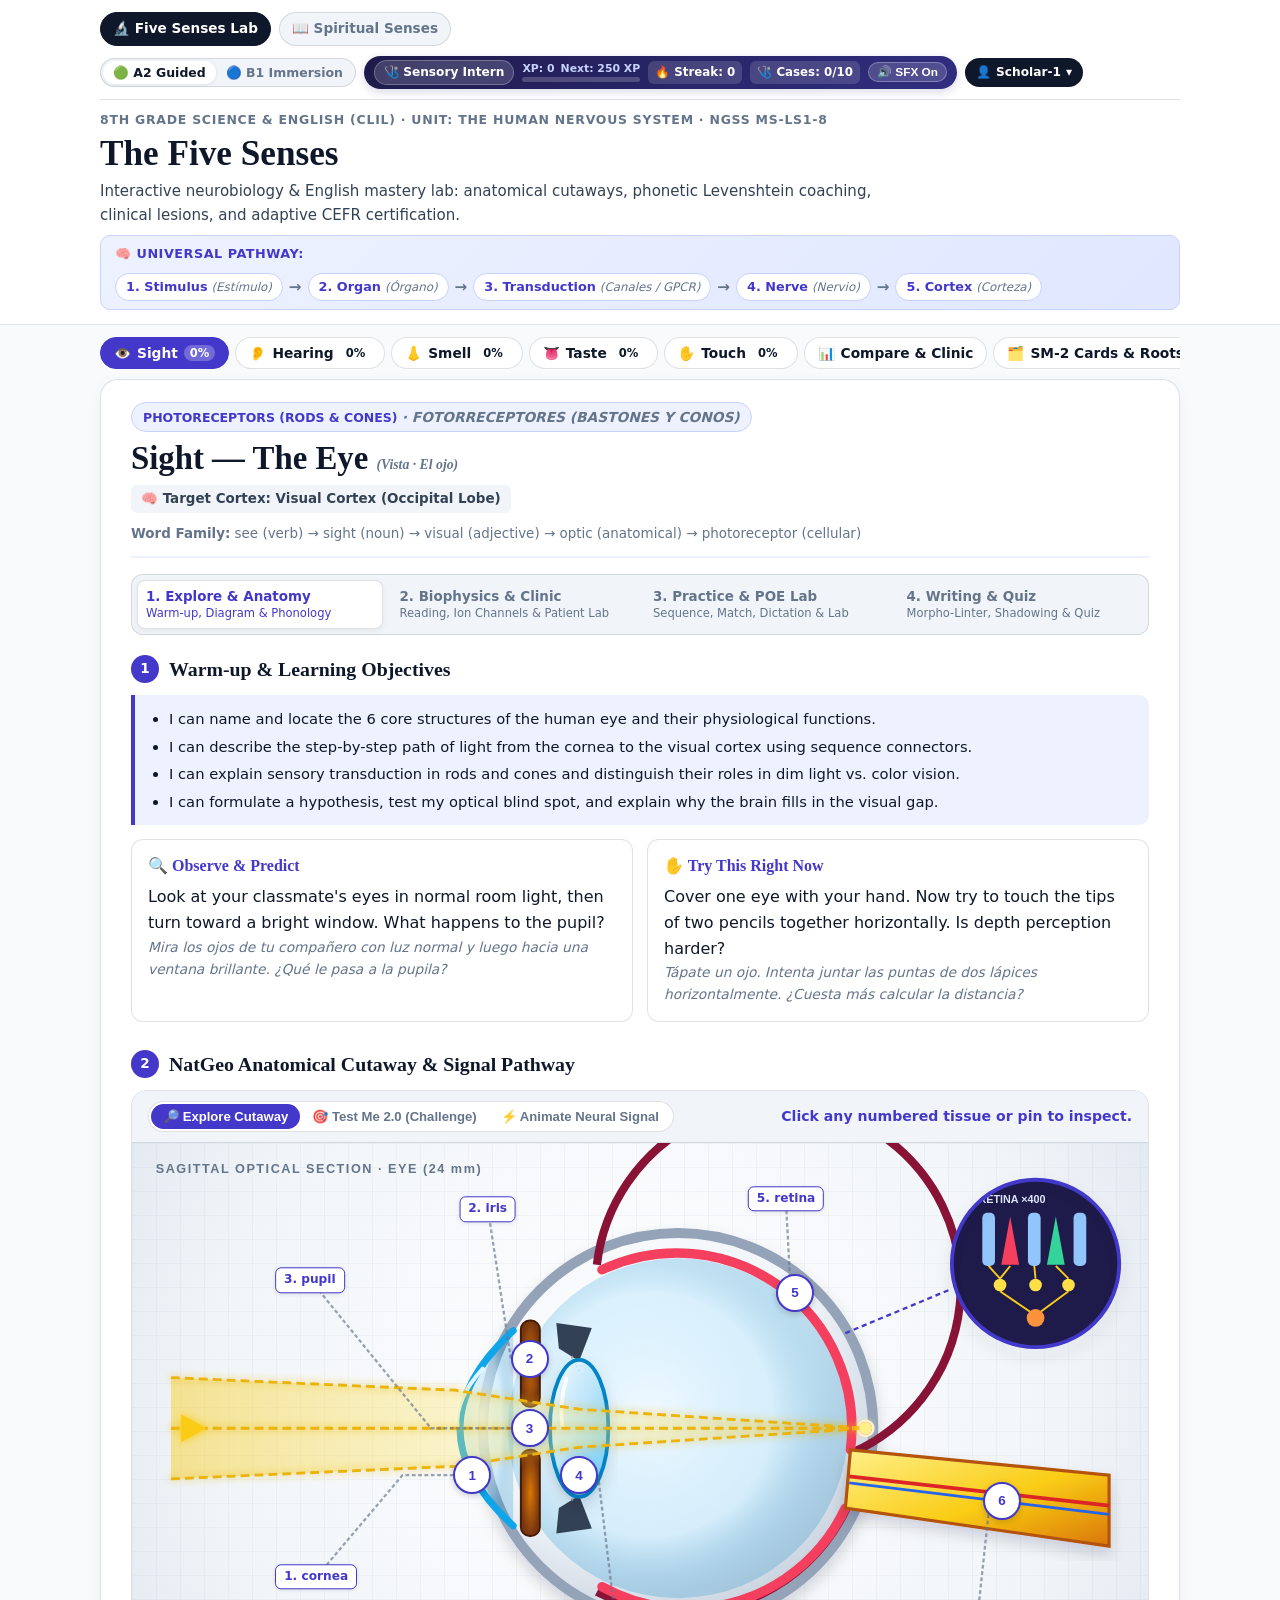
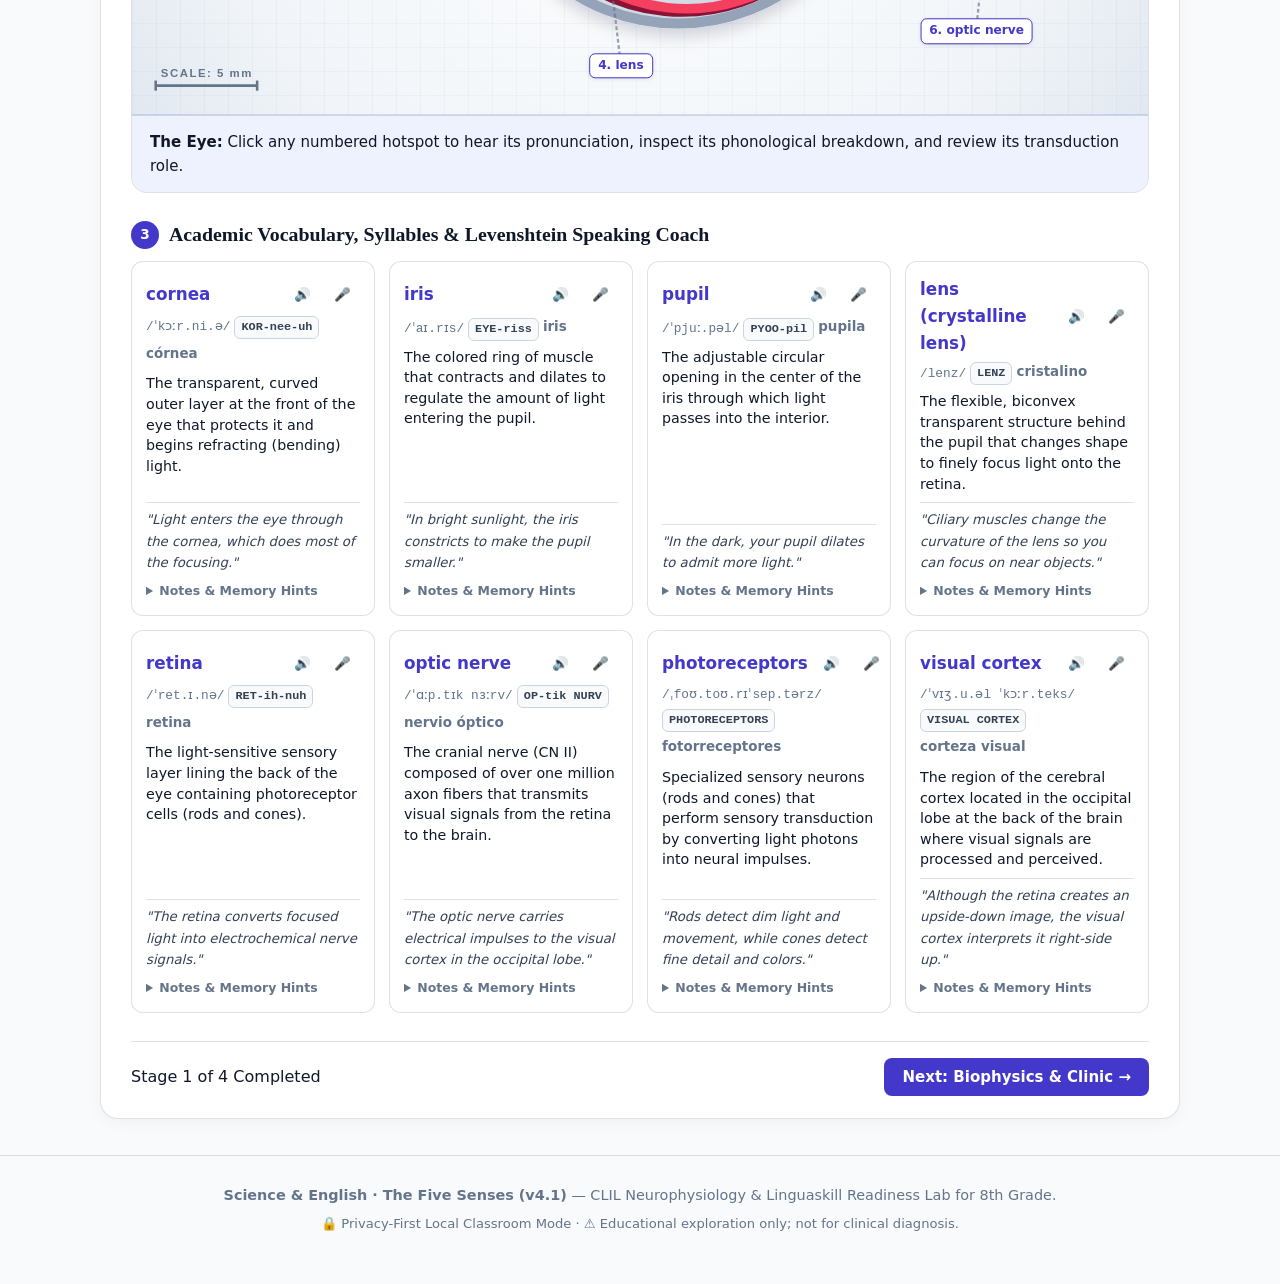
